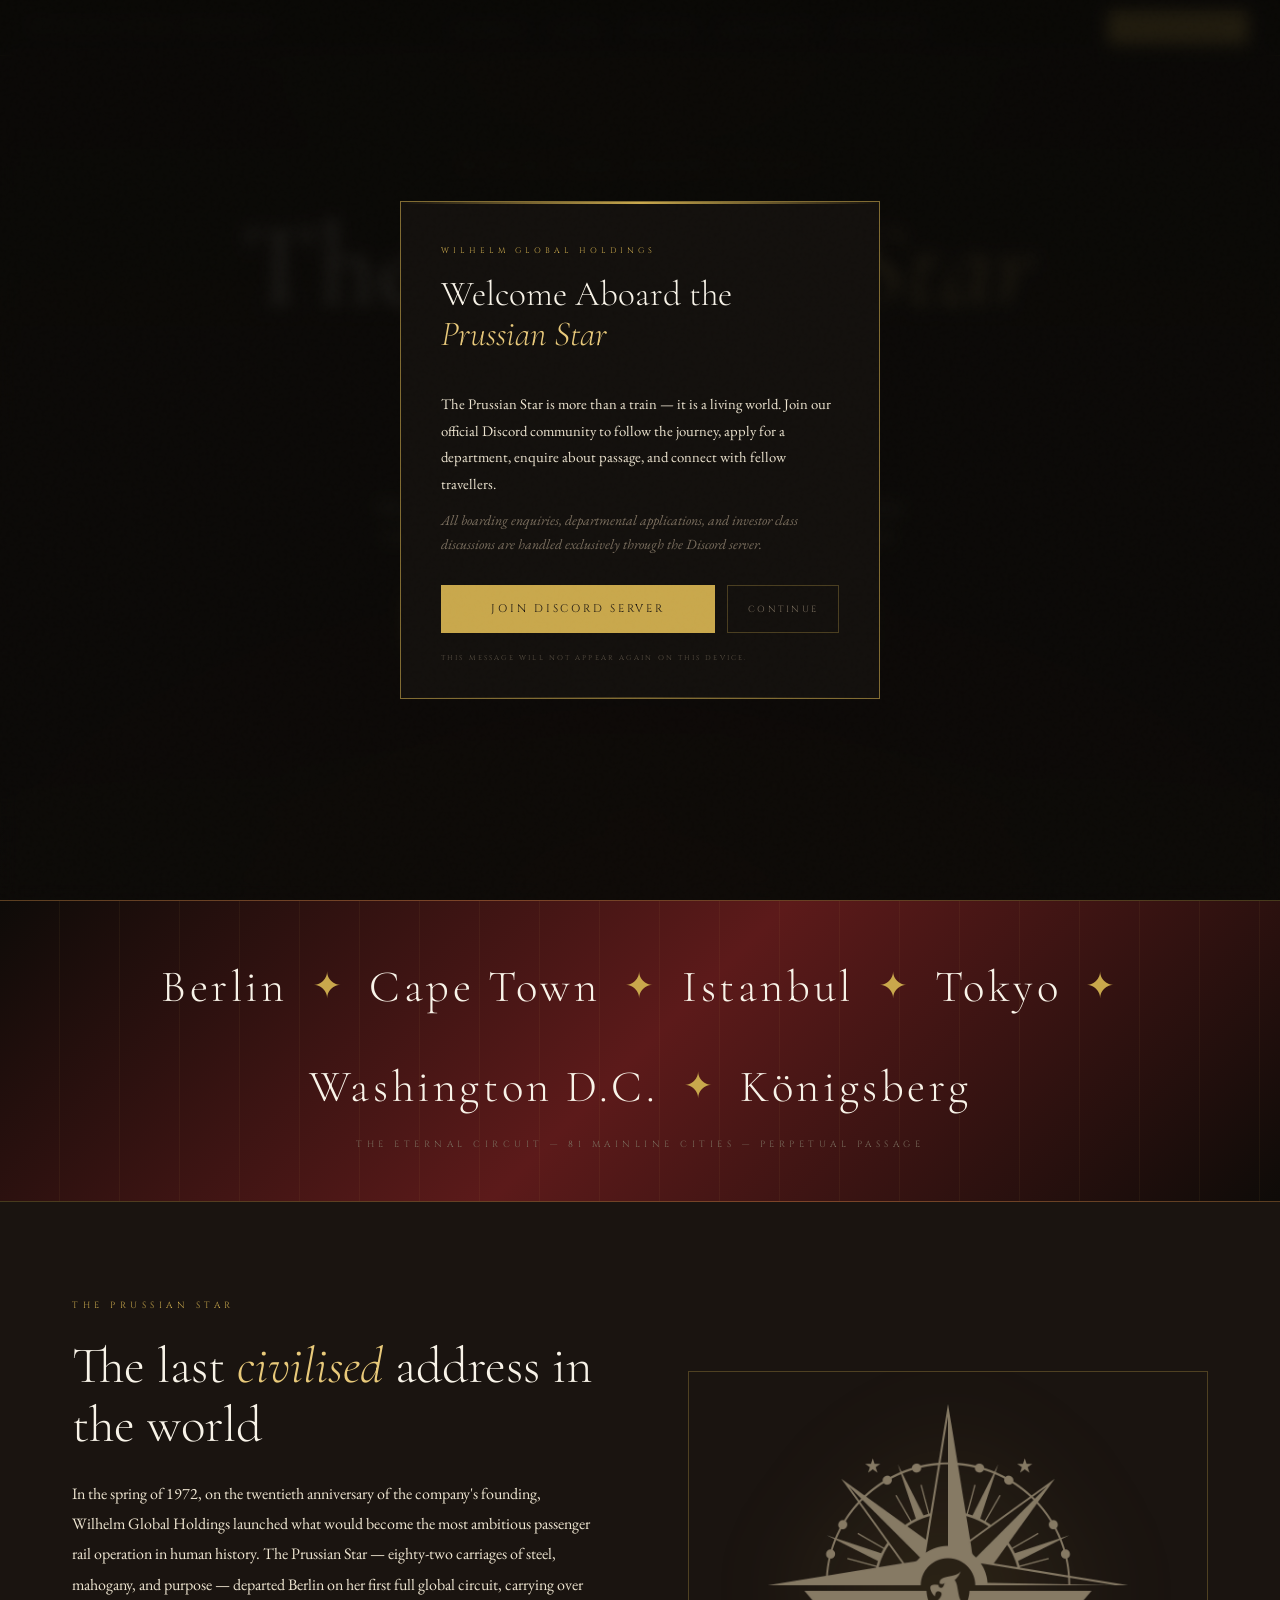
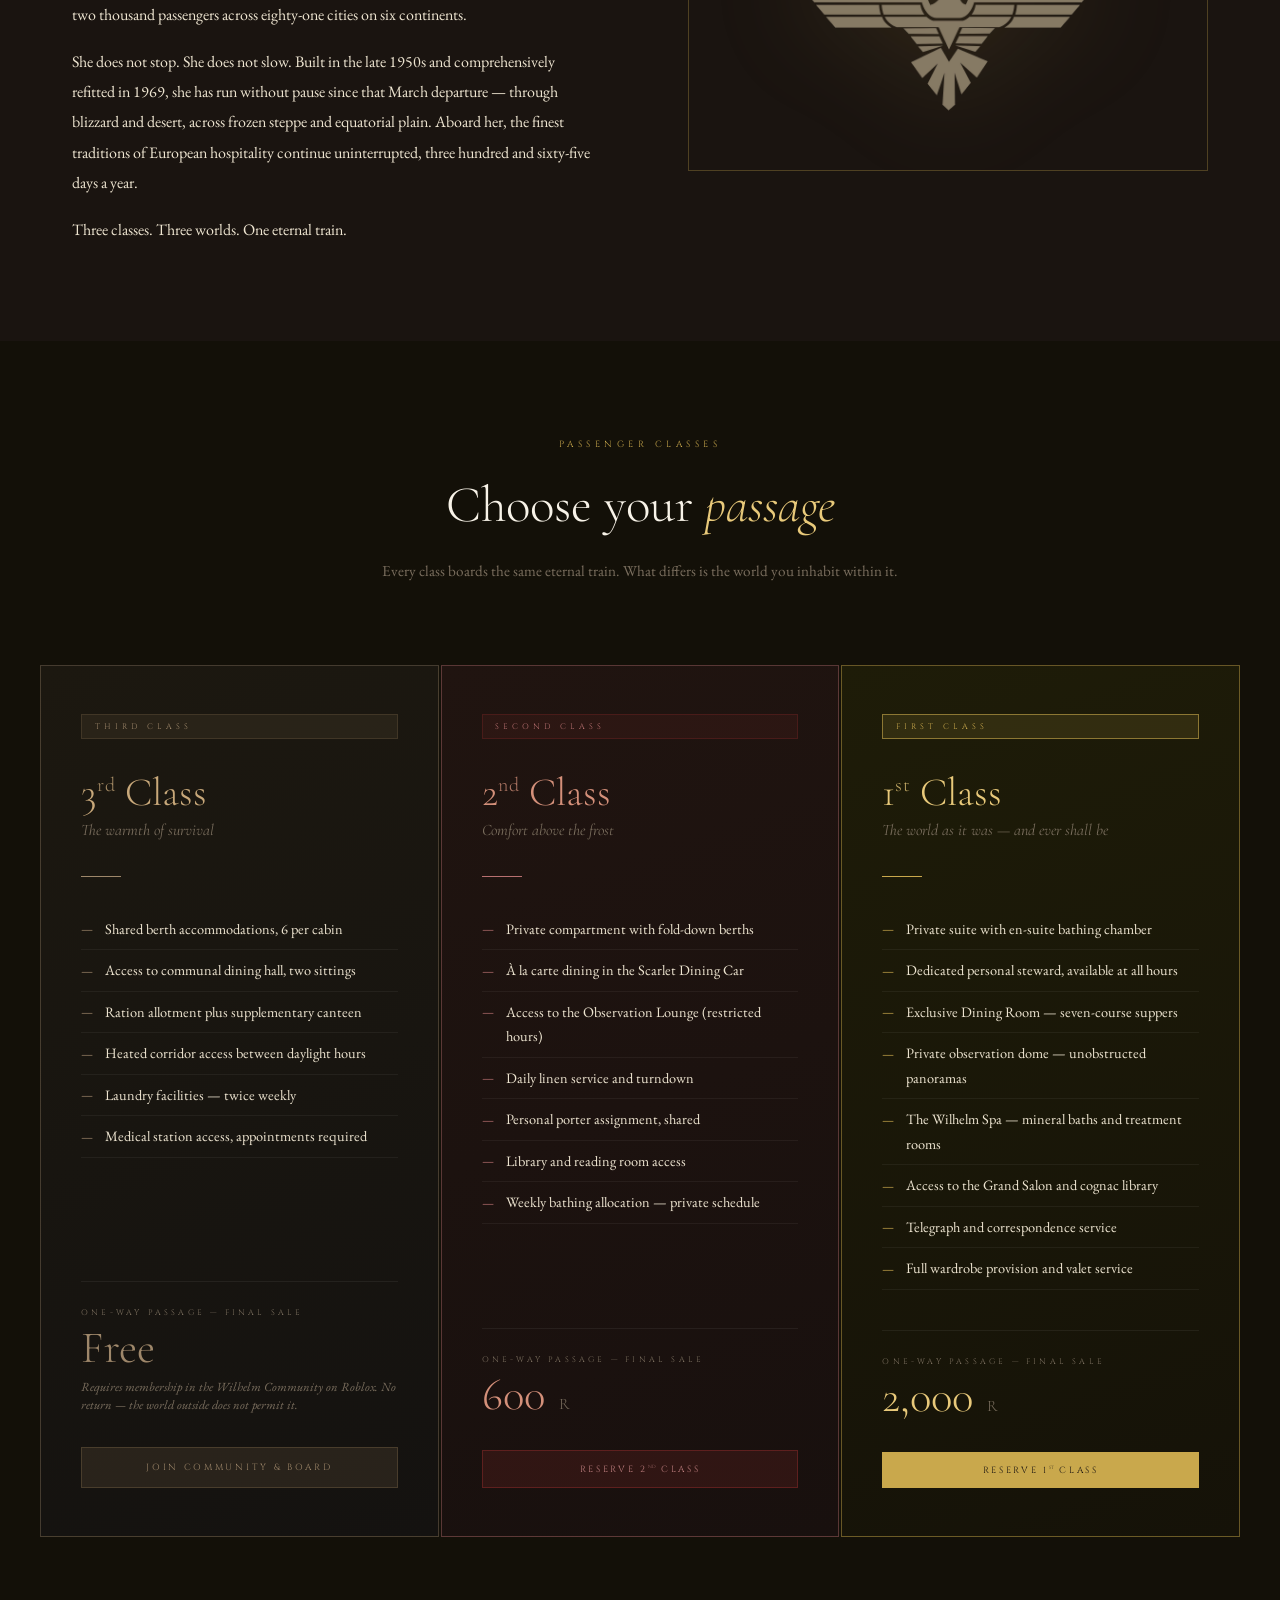
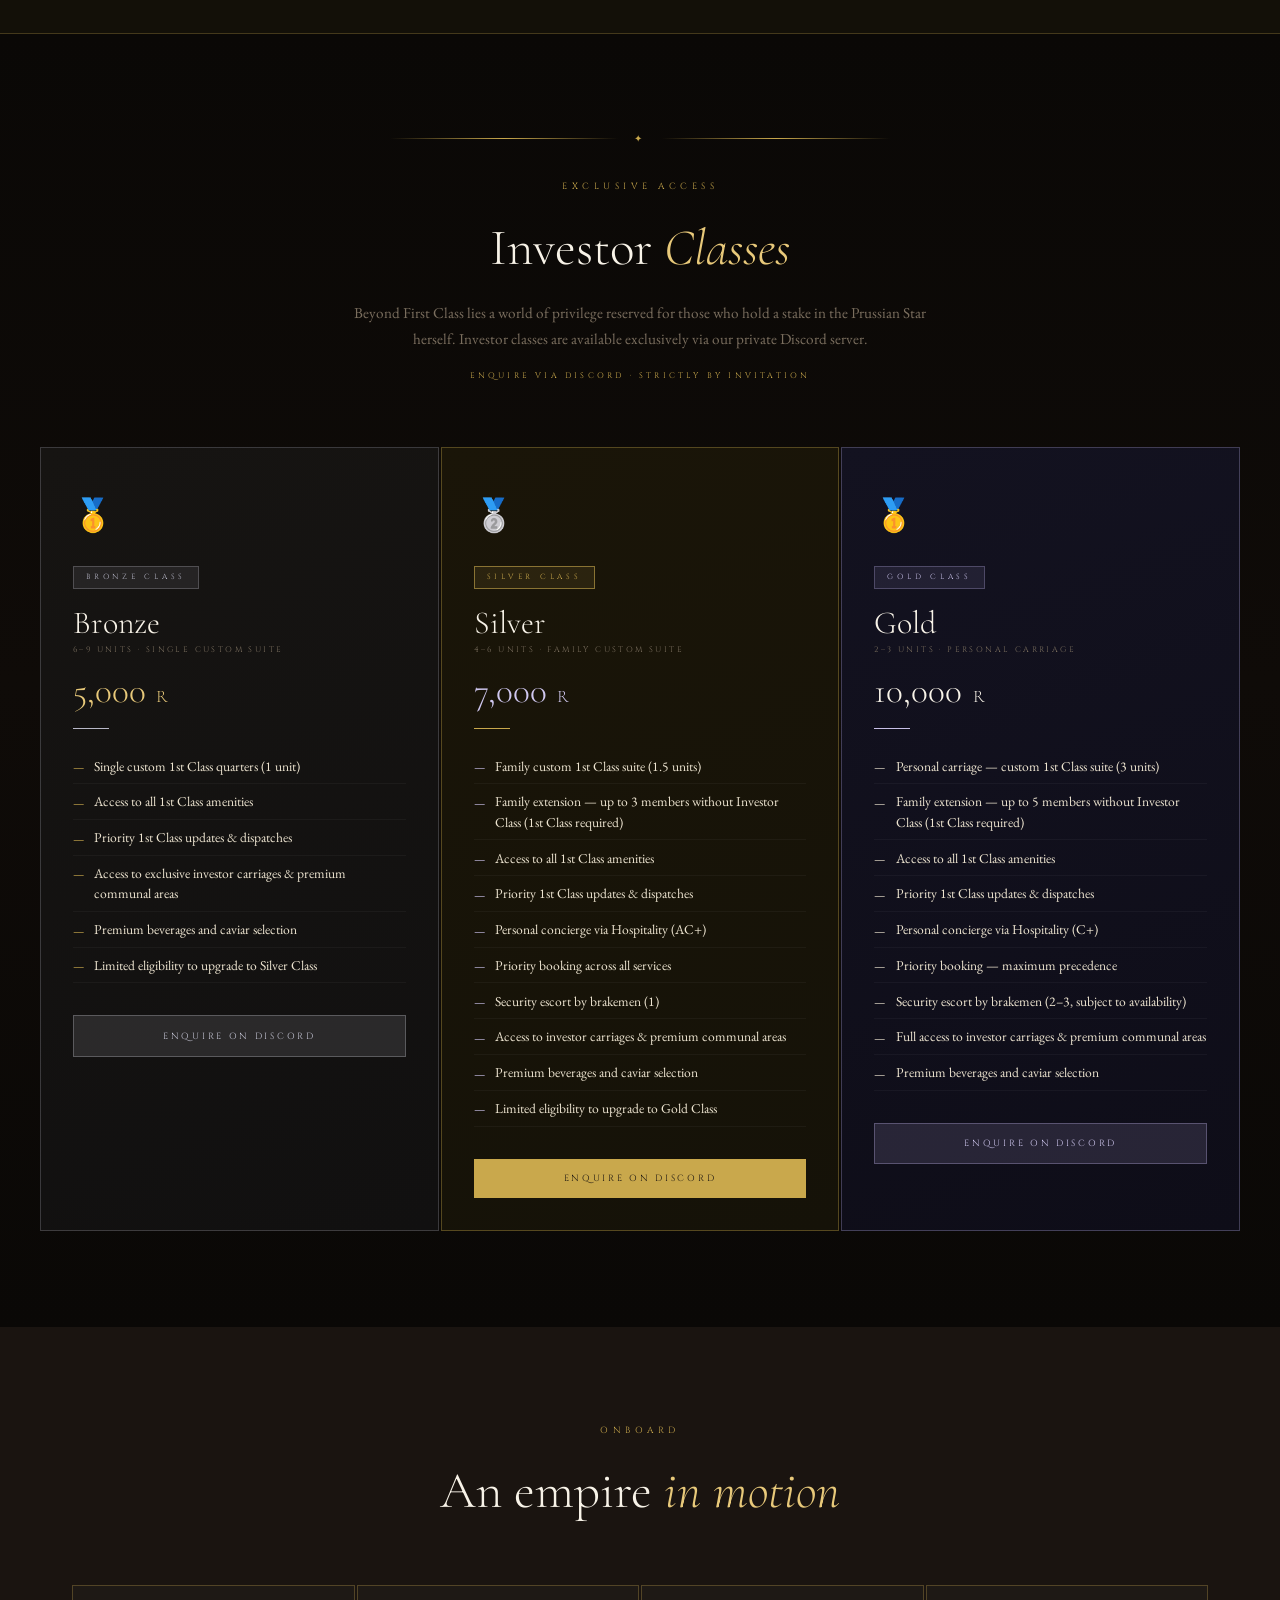
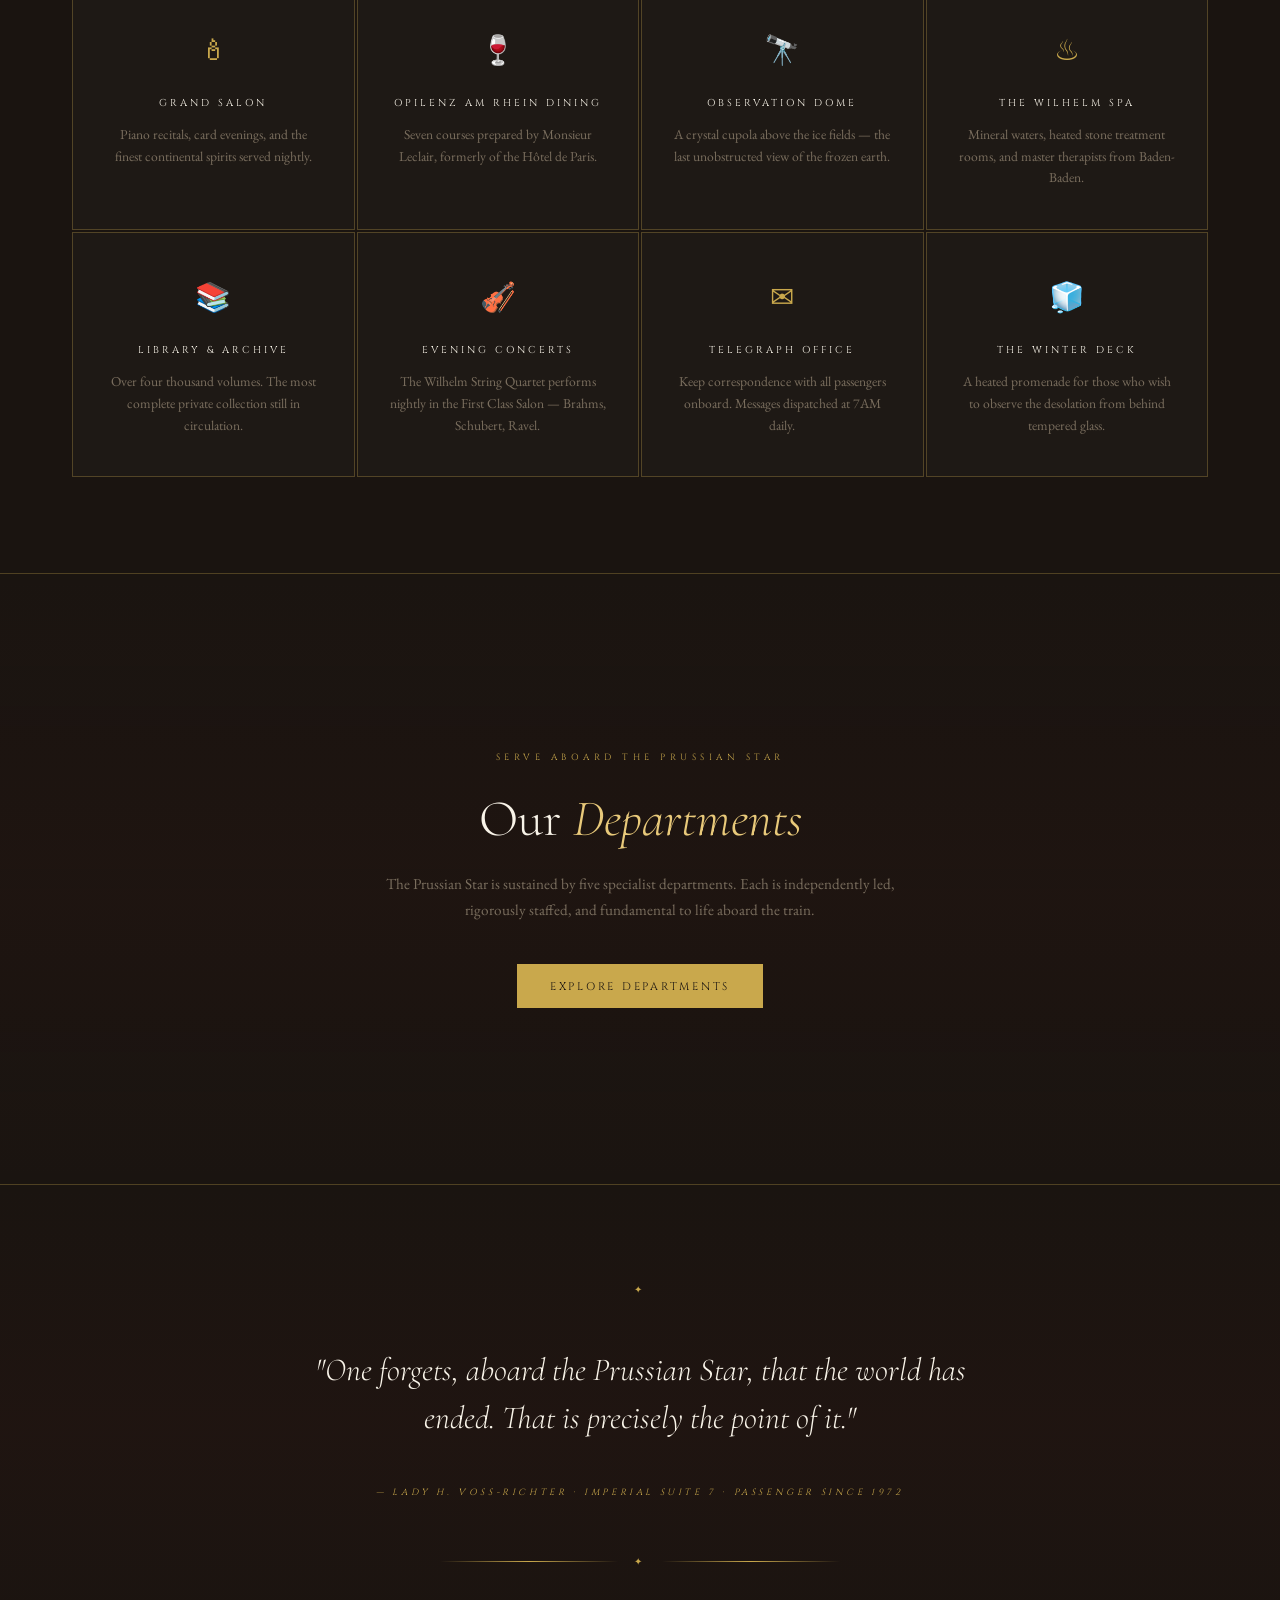
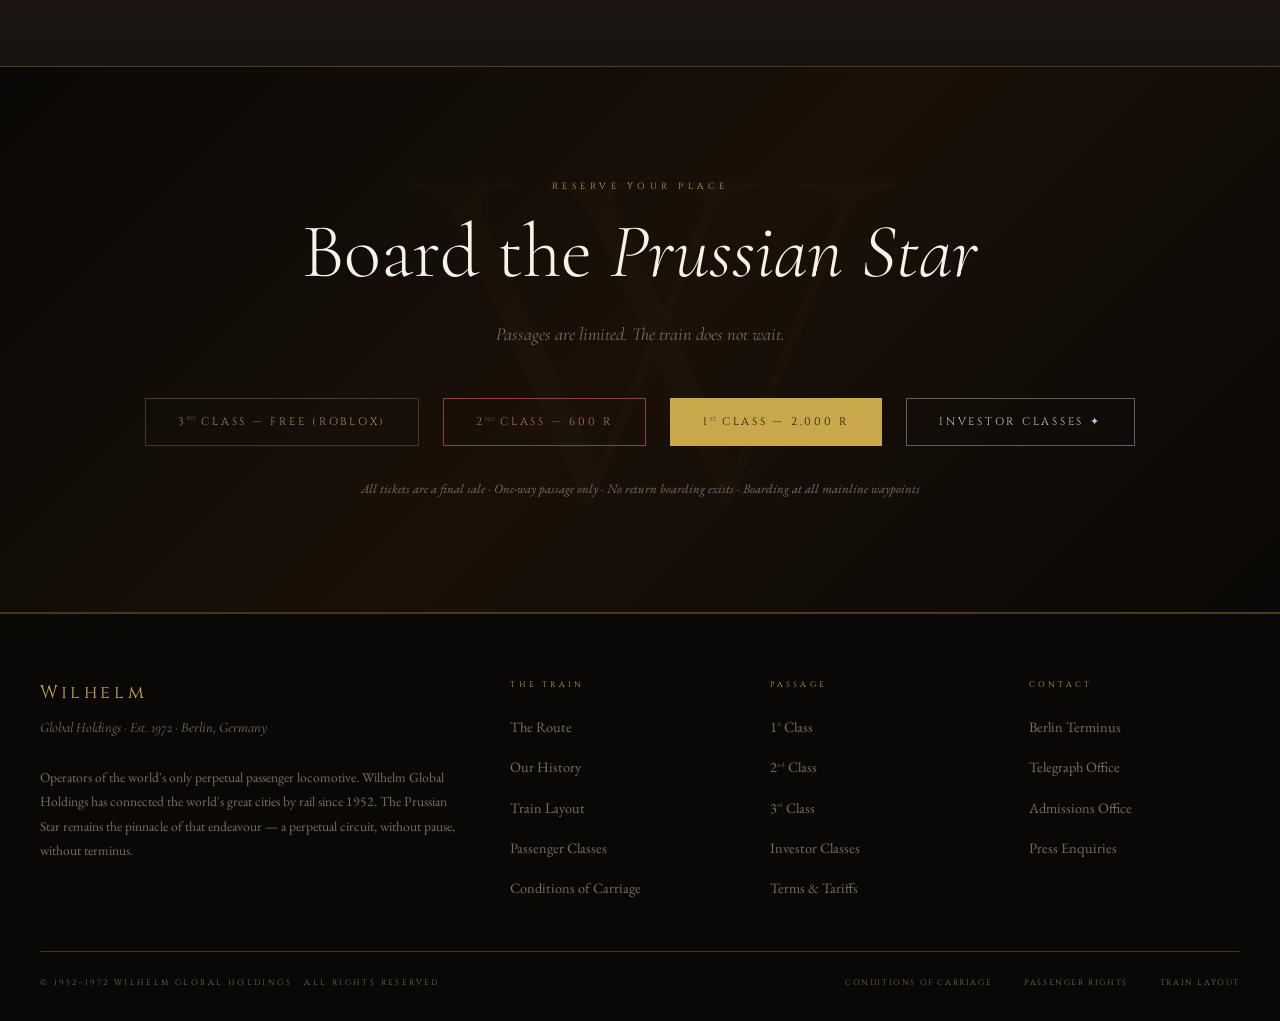
==== index.html @ 36354b33 "Implement tariff cards and terms for classes Added new tariff cards and terms for passenger classes " ====
<!DOCTYPE html>
<html lang="en">
<head>
  <!-- Google tag (gtag.js) -->
<script async src="https://www.googletagmanager.com/gtag/js?id=G-6S53D6ZKQ1"></script>
<script>
  window.dataLayer = window.dataLayer || [];
  function gtag(){dataLayer.push(arguments);}
  gtag('js', new Date());
  gtag('config', 'G-6S53D6ZKQ1');
</script>
  <!-- Google tag (gtag.js) -->
<script async src="https://www.googletagmanager.com/gtag/js?id=G-6S53D6ZKQ1"></script>
<script>
  window.dataLayer = window.dataLayer || [];
  function gtag(){dataLayer.push(arguments);}
  gtag('js', new Date());
  gtag('config', 'G-6S53D6ZKQ1');
</script>
<meta charset="UTF-8">
<meta name="viewport" content="width=device-width, initial-scale=1.0, viewport-fit=cover">
<title>Wilhelm Global Holdings — The Prussian Star</title>

<!-- SEO & Link Preview Meta Tags -->
<meta name="description" content="Board the Prussian Star — Wilhelm Global Holdings' perpetual passenger locomotive. Three classes. Three worlds. One eternal circuit across 81 cities on six continents.">
<meta name="author" content="Wilhelm Global Holdings">
<meta name="theme-color" content="#C9A84C">

<!-- Open Graph (Facebook, Discord, LinkedIn, WhatsApp, Telegram) -->
<meta property="og:type" content="website">
<meta property="og:title" content="Wilhelm Global Holdings — The Prussian Star">
<meta property="og:description" content="Board the Prussian Star — the world's only perpetual passenger locomotive. 81 mainline cities. 82 carriages. One eternal journey. Reserve your passage.">
<meta property="og:url" content="https://clauclau1.github.io/Wilhelm-Global-Holdings/">
<meta property="og:site_name" content="Wilhelm Global Holdings">
<meta property="og:image" content="https://clauclau1.github.io/Wilhelm-Global-Holdings/og-image.jpg">
<meta property="og:image:width" content="1200">
<meta property="og:image:height" content="630">
<meta property="og:image:alt" content="Wilhelm Global Holdings — The Prussian Star">
<meta property="og:locale" content="en_GB">

<!-- Twitter / X Card -->
<meta name="twitter:card" content="summary_large_image">
<meta name="twitter:title" content="Wilhelm Global Holdings — The Prussian Star">
<meta name="twitter:description" content="Board the Prussian Star — the world's only perpetual passenger locomotive. 81 mainline cities. One eternal journey.">
<meta name="twitter:image" content="https://clauclau1.github.io/Wilhelm-Global-Holdings/og-image.jpg">

<!-- Discord specific (uses Open Graph) -->
<meta property="og:image:secure_url" content="https://clauclau1.github.io/Wilhelm-Global-Holdings/og-image.jpg">
<link rel="preconnect" href="https://fonts.googleapis.com">
<link rel="preconnect" href="https://fonts.gstatic.com" crossorigin>
<link href="https://fonts.googleapis.com/css2?family=Cormorant+Garamond:ital,wght@0,300;0,400;0,600;1,300;1,400&family=Cinzel:wght@400;600&family=EB+Garamond:ital,wght@0,400;1,400&display=swap" rel="stylesheet">
<style>
  :root {
    --gold: #C9A84C;
    --gold-light: #E8C97A;
    --gold-pale: #F5E9C8;
    --ivory: #F8F3E8;
    --ivory-dark: #EDE4D0;
    --ink: #1A1410;
    --ink-soft: #2E2820;
    --burgundy: #5C1A1A;
    --burgundy-light: #8B2A2A;
    --charcoal: #2A2620;
    --muted: #7A6E5E;
    --border: rgba(201,168,76,0.3);
    --border-strong: rgba(201,168,76,0.6);
  }

  *, *::before, *::after { box-sizing: border-box; margin: 0; padding: 0; }

  html { scroll-behavior: smooth; }

  body {
    background: var(--ink);
    color: var(--ivory);
    font-family: 'EB Garamond', Georgia, serif;
    font-size: 18px;
    line-height: 1.7;
    overflow-x: hidden;
  }

  /* ─── NOISE TEXTURE OVERLAY ─── */
  body::before {
    content: '';
    position: fixed;
    inset: 0;
    background-image: url("data:image/svg+xml,%3Csvg viewBox='0 0 256 256' xmlns='http://www.w3.org/2000/svg'%3E%3Cfilter id='noise'%3E%3CfeTurbulence type='fractalNoise' baseFrequency='0.9' numOctaves='4' stitchTiles='stitch'/%3E%3C/filter%3E%3Crect width='100%25' height='100%25' filter='url(%23noise)' opacity='0.04'/%3E%3C/svg%3E");
    pointer-events: none;
    z-index: 9999;
    opacity: 0.4;
  }

  /* ─── ORNAMENTAL LINES ─── */
  .ornament {
    display: flex;
    align-items: center;
    gap: 1rem;
    color: var(--gold);
    font-size: 10px;
    letter-spacing: 0.4em;
    text-transform: uppercase;
  }
  .ornament::before, .ornament::after {
    content: '';
    flex: 1;
    height: 0.5px;
    background: linear-gradient(90deg, transparent, var(--gold), transparent);
  }

  .divider {
    width: 100%;
    height: 1px;
    background: linear-gradient(90deg, transparent, var(--border-strong), transparent);
    margin: 2rem 0;
  }

  /* ─── NAV ─── */
  nav {
    position: fixed;
    top: 0;
    left: 0;
    right: 0;
    z-index: 300;
    /* Push content below notch/Dynamic Island */
    padding: env(safe-area-inset-top) 2rem 0;
    height: calc(56px + env(safe-area-inset-top));
    display: flex;
    align-items: flex-end;
    justify-content: space-between;
    gap: 1rem;
    background: rgba(14,11,8,0.97);
    border-bottom: 0.5px solid var(--border);
    backdrop-filter: blur(8px);
    -webkit-backdrop-filter: blur(8px);
    transform: translateY(0);
    transition: transform 0.35s ease;
  }

  /* Align nav items to centre within the 56px content row */
  nav > * {
    margin-bottom: 0;
    padding-bottom: 0;
    align-self: center;
  }

  nav.nav-hidden {
    transform: translateY(-100%);
  }

  /* Safe area background — fills notch zone on scroll */
  body::after {
    content: '';
    position: fixed;
    top: 0;
    left: 0;
    right: 0;
    height: env(safe-area-inset-top);
    background: rgba(14,11,8,0.97);
    z-index: 301;
    pointer-events: none;
  }

  .nav-logo {
    font-family: 'Cinzel', serif;
    font-size: 11px;
    letter-spacing: 0.3em;
    color: var(--gold);
    text-transform: uppercase;
    text-decoration: none;
    white-space: nowrap;
    flex-shrink: 0;
  }

  .nav-links {
    display: flex;
    gap: 1.75rem;
    list-style: none;
    flex-shrink: 1;
    min-width: 0;
  }

  .nav-links a {
    font-family: 'Cinzel', serif;
    font-size: 9px;
    letter-spacing: 0.22em;
    text-transform: uppercase;
    color: var(--ivory-dark);
    text-decoration: none;
    transition: color 0.3s;
    white-space: nowrap;
  }

  .nav-links a:hover { color: var(--gold); }

  .nav-cta {
    font-family: 'Cinzel', serif;
    font-size: 9px;
    letter-spacing: 0.2em;
    text-transform: uppercase;
    color: var(--ink);
    background: var(--gold);
    border: none;
    padding: 0.55rem 1.2rem;
    cursor: pointer;
    transition: background 0.3s;
    text-decoration: none;
    white-space: nowrap;
    flex-shrink: 0;
  }
  .nav-cta:hover { background: var(--gold-light); }

  /* ─── HERO ─── */
  .hero {
    min-height: 100vh;
    min-height: 100svh;
    position: relative;
    display: flex;
    flex-direction: column;
    align-items: center;
    justify-content: center;
    text-align: center;
    padding: calc(5rem + env(safe-area-inset-top)) 2rem 6rem;
    overflow: hidden;
  }

  .hero-bg {
    position: absolute;
    inset: 0;
    background:
      radial-gradient(ellipse 80% 60% at 50% 100%, rgba(92,26,26,0.35) 0%, transparent 70%),
      radial-gradient(ellipse 60% 40% at 50% 0%, rgba(201,168,76,0.08) 0%, transparent 60%),
      linear-gradient(180deg, #0E0C09 0%, #1A1410 40%, #1E1812 100%);
  }

  /* Decorative train track lines */
  .hero-tracks {
    position: absolute;
    bottom: 0; left: 0; right: 0;
    height: 200px;
    overflow: hidden;
    opacity: 0.15;
  }

  .hero-tracks svg { width: 100%; height: 100%; }

  .hero-eyebrow {
    font-family: 'Cinzel', serif;
    font-size: 10px;
    letter-spacing: 0.5em;
    text-transform: uppercase;
    color: var(--gold);
    margin-bottom: 2rem;
    opacity: 0;
    animation: fadeUp 1.2s 0.3s ease forwards;
  }

  .hero-title {
    font-family: 'Cormorant Garamond', Georgia, serif;
    font-size: clamp(3.5rem, 9vw, 7.5rem);
    font-weight: 300;
    line-height: 1.05;
    letter-spacing: 0.02em;
    color: var(--ivory);
    margin-bottom: 0.5rem;
    opacity: 0;
    animation: fadeUp 1.2s 0.6s ease forwards;
  }

  .hero-title em {
    font-style: italic;
    color: var(--gold-light);
  }

  .hero-subtitle {
    font-family: 'Cormorant Garamond', serif;
    font-size: clamp(1.1rem, 2.5vw, 1.6rem);
    font-weight: 300;
    font-style: italic;
    color: var(--muted);
    margin-bottom: 3rem;
    opacity: 0;
    animation: fadeUp 1.2s 0.9s ease forwards;
  }

  .hero-ornament {
    margin-bottom: 3rem;
    opacity: 0;
    animation: fadeUp 1.2s 1.1s ease forwards;
  }

  .hero-desc {
    max-width: 560px;
    font-size: 1.05rem;
    color: var(--ivory-dark);
    opacity: 0;
    animation: fadeUp 1.2s 1.3s ease forwards;
    margin-bottom: 3rem;
  }

  .hero-actions {
    display: flex;
    gap: 1rem;
    justify-content: center;
    flex-wrap: wrap;
    opacity: 0;
    animation: fadeUp 1.2s 1.5s ease forwards;
    padding-bottom: 5rem; /* clearance for absolute scroll-hint */
    width: 100%;
  }

  .btn-primary {
    font-family: 'Cinzel', serif;
    font-size: 11px;
    letter-spacing: 0.25em;
    text-transform: uppercase;
    color: var(--ink);
    background: var(--gold);
    border: 1px solid var(--gold);
    padding: 0.85rem 2rem;
    cursor: pointer;
    text-decoration: none;
    transition: all 0.3s;
    display: inline-block;
    white-space: nowrap;
  }
  .btn-primary:hover {
    background: var(--gold-light);
    border-color: var(--gold-light);
  }

  .btn-ghost {
    font-family: 'Cinzel', serif;
    font-size: 11px;
    letter-spacing: 0.25em;
    text-transform: uppercase;
    color: var(--gold);
    background: transparent;
    border: 1px solid var(--border-strong);
    padding: 0.85rem 2rem;
    cursor: pointer;
    text-decoration: none;
    transition: all 0.3s;
    display: inline-block;
    white-space: nowrap;
  }
  .btn-ghost:hover {
    border-color: var(--gold);
    background: rgba(201,168,76,0.07);
  }

  /* Scroll indicator */
  .scroll-hint {
    position: absolute;
    bottom: 1.5rem;
    left: 0;
    right: 0;
    margin: 0 auto;
    width: fit-content;
    display: flex;
    flex-direction: column;
    align-items: center;
    gap: 0.5rem;
    opacity: 0;
    animation: fadeUp 1.2s 2s ease forwards;
    z-index: 2;
  }

  .scroll-hint span {
    font-family: 'Cinzel', serif;
    font-size: 8px;
    letter-spacing: 0.4em;
    text-transform: uppercase;
    color: var(--muted);
  }

  .scroll-arrow {
    width: 1px;
    height: 40px;
    background: linear-gradient(180deg, var(--gold), transparent);
    animation: scrollPulse 2s 2.5s infinite;
  }

  @keyframes scrollPulse {
    0%, 100% { opacity: 0.3; transform: scaleY(1); }
    50% { opacity: 1; transform: scaleY(1.2); }
  }

  /* ─── INTRO ─── */
  .section {
    padding: 6rem 2rem;
    max-width: 1200px;
    margin: 0 auto;
  }

  .section-wide {
    padding: 6rem 2rem;
  }

  .intro-grid {
    display: grid;
    grid-template-columns: 1fr 1fr;
    gap: 6rem;
    align-items: center;
  }

  .section-label {
    font-family: 'Cinzel', serif;
    font-size: 9px;
    letter-spacing: 0.5em;
    text-transform: uppercase;
    color: var(--gold);
    margin-bottom: 1.5rem;
    display: block;
  }

  .section-heading {
    font-family: 'Cormorant Garamond', serif;
    font-size: clamp(2rem, 4vw, 3.2rem);
    font-weight: 300;
    line-height: 1.15;
    color: var(--ivory);
    margin-bottom: 1.5rem;
  }

  .section-heading em { font-style: italic; color: var(--gold-light); }

  .section-body {
    color: var(--ivory-dark);
    font-size: 1rem;
    line-height: 1.9;
  }

  .section-body p + p { margin-top: 1rem; }

  /* Logo panel */
  .train-visual {
    position: relative;
    height: 400px;
    border: 0.5px solid var(--border);
    overflow: hidden;
    display: flex;
    align-items: center;
    justify-content: center;
    background: transparent;
  }

  .train-visual img {
    width: 100%;
    max-width: 380px;
    height: auto;
  }

  /* ─── ROUTE BANNER ─── */
  .route-banner {
    background: linear-gradient(135deg, #0E0B08 0%, var(--burgundy) 50%, #0E0B08 100%);
    border-top: 0.5px solid var(--border);
    border-bottom: 0.5px solid var(--border);
    padding: 3rem 2rem;
    text-align: center;
    position: relative;
    overflow: hidden;
  }

  .route-banner::before {
    content: '';
    position: absolute;
    inset: 0;
    background: repeating-linear-gradient(
      90deg,
      transparent 0px,
      transparent 59px,
      rgba(201,168,76,0.06) 59px,
      rgba(201,168,76,0.06) 60px
    );
  }

  .route-cities {
    font-family: 'Cormorant Garamond', serif;
    font-size: clamp(1.5rem, 4vw, 2.8rem);
    font-weight: 300;
    letter-spacing: 0.08em;
    color: var(--ivory);
    display: flex;
    align-items: center;
    justify-content: center;
    gap: 1.5rem;
    flex-wrap: wrap;
    margin-bottom: 0.75rem;
  }

  .route-sep {
    color: var(--gold);
    font-size: 0.8em;
  }

  .route-label {
    font-family: 'Cinzel', serif;
    font-size: 9px;
    letter-spacing: 0.5em;
    text-transform: uppercase;
    color: var(--muted);
  }

  /* ─── CLASSES ─── */
  .classes-section {
    background: #131008;
    padding: 6rem 2rem;
  }

  .classes-header {
    text-align: center;
    max-width: 640px;
    margin: 0 auto 5rem;
  }

  .classes-grid {
    display: grid;
    grid-template-columns: repeat(3, 1fr);
    gap: 2px;
    max-width: 1200px;
    margin: 0 auto;
  }

  .class-card {
    position: relative;
    overflow: hidden;
    cursor: pointer;
    transition: transform 0.4s ease;
  }

  .class-card:hover { transform: translateY(-4px); }

  .class-card-inner {
    padding: 3rem 2.5rem;
    height: 100%;
    position: relative;
    transition: background 0.4s, border-color 0.4s;
    display: flex;
    flex-direction: column;
  }

  .class-steerage .class-card-inner {
    background: linear-gradient(160deg, #1C1810 0%, #141210 100%);
    border: 0.5px solid rgba(158,135,106,0.35);
  }
  .class-steerage .class-card-inner:hover { border-color: rgba(158,135,106,0.65); }

  .class-second .class-card-inner {
    background: linear-gradient(160deg, #201410 0%, #18100E 100%);
    border: 0.5px solid rgba(184,112,112,0.4);
  }
  .class-second .class-card-inner:hover { border-color: rgba(184,112,112,0.7); }

  .class-first .class-card-inner {
    background: linear-gradient(160deg, #1E1C08 0%, #151208 100%);
    border: 0.5px solid rgba(201,168,76,0.45);
  }
  .class-first .class-card-inner:hover { border-color: rgba(201,168,76,0.75); }

  .class-badge {
    font-family: 'Cinzel', serif;
    font-size: 8px;
    letter-spacing: 0.5em;
    text-transform: uppercase;
    padding: 0.3rem 0.8rem;
    display: inline-block;
    margin-bottom: 2rem;
  }

  .steerage-badge { background: rgba(120,100,70,0.15); color: #9E876A; border: 0.5px solid rgba(120,100,70,0.3); }
  .second-badge { background: rgba(139,42,42,0.12); color: #B87070; border: 0.5px solid rgba(139,42,42,0.3); }
  .first-badge { background: rgba(201,168,76,0.12); color: var(--gold); border: 0.5px solid var(--border-strong); }

  .class-name {
    font-family: 'Cormorant Garamond', serif;
    font-size: 2.5rem;
    font-weight: 300;
    line-height: 1.05;
    margin-bottom: 0.25rem;
    color: var(--ivory);
  }

  /* Per-class name accent colours */
  .class-steerage .class-name { color: #C8A87A; }
  .class-second .class-name   { color: #D4907A; }
  .class-first .class-name    { color: var(--gold-light); }

  .class-subtitle {
    font-family: 'Cormorant Garamond', serif;
    font-style: italic;
    font-size: 1rem;
    color: var(--muted);
    margin-bottom: 2rem;
  }

  .class-divider {
    width: 40px;
    height: 0.5px;
    margin-bottom: 2rem;
  }

  .steerage-divider { background: #9E876A; }
  .second-divider { background: #B87070; }
  .first-divider { background: var(--gold); }

  .class-features {
    list-style: none;
    margin-bottom: 2.5rem;
    flex: 1;
  }

  .class-features li {
    font-size: 0.9rem;
    color: var(--ivory-dark);
    padding: 0.5rem 0;
    border-bottom: 0.5px solid rgba(255,255,255,0.05);
    display: flex;
    align-items: flex-start;
    gap: 0.75rem;
  }

  .class-features li::before {
    content: '—';
    flex-shrink: 0;
    font-size: 0.8rem;
    margin-top: 0.1rem;
  }

  /* Per-class feature marker colours */
  .class-steerage .class-features li::before { color: #9E876A; }
  .class-second   .class-features li::before { color: #B87070; }
  .class-first    .class-features li::before { color: var(--gold); }

  .class-price {
    margin-top: auto;
    padding-top: 1.5rem;
    border-top: 0.5px solid rgba(255,255,255,0.06);
  }

  .price-from {
    font-family: 'Cinzel', serif;
    font-size: 8px;
    letter-spacing: 0.4em;
    text-transform: uppercase;
    color: var(--muted);
    margin-bottom: 0.4rem;
    display: block;
  }

  .price-amount {
    font-family: 'Cormorant Garamond', serif;
    font-size: 2.8rem;
    font-weight: 300;
    line-height: 1;
  }

  /* Per-class price colours */
  .class-steerage .price-amount { color: #C8A87A; }
  .class-second   .price-amount { color: #D4907A; }
  .class-first    .price-amount { color: var(--gold-light); }

  .price-unit {
    font-size: 1rem;
    color: var(--muted);
    margin-left: 0.25rem;
  }

  .class-btn {
    display: inline-block;
    margin-top: 2rem;
    font-family: 'Cinzel', serif;
    font-size: 9px;
    letter-spacing: 0.3em;
    text-transform: uppercase;
    padding: 0.75rem 1.5rem;
    text-decoration: none;
    transition: all 0.3s;
    cursor: pointer;
    border: none;
    width: 100%;
    text-align: center;
  }

  .steerage-btn { background: rgba(120,100,70,0.2); color: #9E876A; border: 0.5px solid rgba(120,100,70,0.4); }
  .steerage-btn:hover { background: rgba(120,100,70,0.35); }
  .second-btn { background: rgba(139,42,42,0.2); color: #C08080; border: 0.5px solid rgba(139,42,42,0.5); }
  .second-btn:hover { background: rgba(139,42,42,0.35); }
  .first-btn { background: var(--gold); color: var(--ink); }
  .first-btn:hover { background: var(--gold-light); }

  /* ─── AMENITIES ─── */
  .amenities {
    padding: 6rem 2rem;
    max-width: 1200px;
    margin: 0 auto;
  }

  .amenities-grid {
    display: grid;
    grid-template-columns: repeat(4, 1fr);
    gap: 2px;
    margin-top: 4rem;
  }

  .amenity {
    padding: 2.5rem 2rem;
    background: rgba(255,255,255,0.02);
    border: 0.5px solid var(--border);
    text-align: center;
    transition: background 0.3s;
  }

  .amenity:hover { background: rgba(201,168,76,0.04); }

  .amenity-icon {
    font-size: 1.8rem;
    margin-bottom: 1.25rem;
    color: var(--gold);
  }

  .amenity-name {
    font-family: 'Cinzel', serif;
    font-size: 10px;
    letter-spacing: 0.3em;
    text-transform: uppercase;
    color: var(--ivory);
    margin-bottom: 0.75rem;
    display: block;
  }

  .amenity-desc {
    font-size: 0.85rem;
    color: var(--muted);
    line-height: 1.6;
  }

  /* ─── TESTIMONIAL ─── */
  .testimonial-section {
    padding: 6rem 2rem;
    background: linear-gradient(180deg, transparent, rgba(92,26,26,0.08), transparent);
    text-align: center;
  }

  blockquote {
    max-width: 700px;
    margin: 0 auto;
  }

  blockquote p {
    font-family: 'Cormorant Garamond', serif;
    font-size: clamp(1.4rem, 3vw, 2rem);
    font-weight: 300;
    font-style: italic;
    line-height: 1.5;
    color: var(--ivory);
    margin-bottom: 2rem;
  }

  blockquote cite {
    font-family: 'Cinzel', serif;
    font-size: 9px;
    letter-spacing: 0.4em;
    text-transform: uppercase;
    color: var(--gold);
  }

  /* ─── BOOKING CTA ─── */
  .booking-section {
    background: linear-gradient(135deg, #0A0806 0%, #1A1008 50%, #0A0806 100%);
    border-top: 0.5px solid var(--border);
    border-bottom: 0.5px solid var(--border);
    padding: 7rem 2rem;
    text-align: center;
    position: relative;
    overflow: hidden;
  }

  .booking-section::before {
    content: 'W';
    position: absolute;
    font-family: 'Cormorant Garamond', serif;
    font-size: 40vw;
    font-weight: 300;
    color: rgba(201,168,76,0.02);
    top: 50%;
    left: 50%;
    transform: translate(-50%, -50%);
    pointer-events: none;
    line-height: 1;
    letter-spacing: -0.05em;
  }

  .booking-inner { position: relative; z-index: 1; }

  .booking-title {
    font-family: 'Cormorant Garamond', serif;
    font-size: clamp(2.5rem, 6vw, 5rem);
    font-weight: 300;
    line-height: 1.1;
    color: var(--ivory);
    margin-bottom: 1.5rem;
  }

  .booking-sub {
    font-family: 'Cormorant Garamond', serif;
    font-style: italic;
    font-size: 1.15rem;
    color: var(--muted);
    margin-bottom: 3rem;
    max-width: 500px;
    margin-left: auto;
    margin-right: auto;
  }

  /* Booking form */
  .booking-form {
    display: grid;
    grid-template-columns: repeat(3, 1fr) auto;
    gap: 1px;
    max-width: 860px;
    margin: 0 auto 1.5rem;
    border: 0.5px solid var(--border);
  }

  .form-field {
    background: rgba(255,255,255,0.03);
    padding: 1.2rem 1.5rem;
    text-align: left;
    border-right: 0.5px solid var(--border);
  }

  .form-field:last-of-type { border-right: none; }

  .field-label {
    font-family: 'Cinzel', serif;
    font-size: 7px;
    letter-spacing: 0.4em;
    text-transform: uppercase;
    color: var(--gold);
    display: block;
    margin-bottom: 0.4rem;
  }

  .field-input {
    background: transparent;
    border: none;
    outline: none;
    color: var(--ivory);
    font-family: 'EB Garamond', serif;
    font-size: 1rem;
    width: 100%;
  }

  .field-input::placeholder { color: var(--muted); }

  select.field-input option { background: #1A1410; }

  .form-submit {
    background: var(--gold);
    border: none;
    padding: 0 2rem;
    font-family: 'Cinzel', serif;
    font-size: 9px;
    letter-spacing: 0.3em;
    text-transform: uppercase;
    color: var(--ink);
    cursor: pointer;
    transition: background 0.3s;
    white-space: nowrap;
  }

  .form-submit:hover { background: var(--gold-light); }

  .booking-note {
    font-size: 0.8rem;
    color: var(--muted);
    font-style: italic;
  }

  /* ─── RESERVATION MODAL ─── */
  .modal-backdrop {
    display: none;
    position: fixed;
    inset: 0;
    background: rgba(10,8,6,0.92);
    z-index: 1000;
    overflow-y: auto;
    -webkit-overflow-scrolling: touch;
    padding: 2rem 1rem;
    backdrop-filter: blur(6px);
  }
  .modal-backdrop.open { display: flex; align-items: flex-start; justify-content: center; }

  .modal {
    background: #13100D;
    border: 0.5px solid var(--border-strong);
    max-width: 680px;
    width: 100%;
    margin: auto;
    position: relative;
  }

  .modal-header {
    padding: 2.5rem 3rem 1.5rem;
    border-bottom: 0.5px solid var(--border);
    display: flex;
    align-items: flex-start;
    justify-content: space-between;
  }

  .modal-title {
    font-family: 'Cormorant Garamond', serif;
    font-size: 2rem;
    font-weight: 300;
    color: var(--ivory);
    line-height: 1.1;
  }
  .modal-title em { font-style: italic; color: var(--gold-light); }

  .modal-close {
    background: none;
    border: none;
    color: var(--muted);
    font-size: 1.5rem;
    cursor: pointer;
    padding: 0.25rem;
    line-height: 1;
    transition: color 0.2s;
    margin-top: 0.25rem;
  }
  .modal-close:hover { color: var(--ivory); }

  /* Steps indicator */
  .steps-bar {
    display: flex;
    padding: 1.5rem 3rem;
    gap: 0;
    border-bottom: 0.5px solid var(--border);
  }

  .step-item {
    flex: 1;
    display: flex;
    align-items: center;
    gap: 0;
  }

  .step-dot {
    width: 28px;
    height: 28px;
    border-radius: 50%;
    border: 0.5px solid var(--muted);
    display: flex;
    align-items: center;
    justify-content: center;
    font-family: 'Cinzel', serif;
    font-size: 10px;
    color: var(--muted);
    flex-shrink: 0;
    transition: all 0.3s;
    background: transparent;
  }
  .step-dot.active { border-color: var(--gold); color: var(--gold); }
  .step-dot.done { border-color: var(--gold); background: var(--gold); color: var(--ink); }

  .step-label {
    font-family: 'Cinzel', serif;
    font-size: 7.5px;
    letter-spacing: 0.3em;
    text-transform: uppercase;
    color: var(--muted);
    margin-left: 0.6rem;
    transition: color 0.3s;
    white-space: nowrap;
  }
  .step-label.active { color: var(--gold); }

  .step-line {
    flex: 1;
    height: 0.5px;
    background: var(--border);
    margin: 0 0.75rem;
  }

  /* Modal body */
  .modal-body {
    padding: 2.5rem 3rem;
  }

  .modal-step { display: none; }
  .modal-step.active { display: block; }

  .modal-step-title {
    font-family: 'Cinzel', serif;
    font-size: 9px;
    letter-spacing: 0.5em;
    text-transform: uppercase;
    color: var(--gold);
    margin-bottom: 2rem;
    display: block;
  }

  /* Form rows */
  .form-row {
    display: grid;
    grid-template-columns: 1fr 1fr;
    gap: 1px;
    margin-bottom: 1px;
  }
  .form-row.single { grid-template-columns: 1fr; }
  .form-row.triple { grid-template-columns: 1fr 1fr 1fr; }

  .mfield {
    background: rgba(255,255,255,0.025);
    border: 0.5px solid var(--border);
    padding: 1rem 1.25rem;
    transition: border-color 0.2s;
  }
  .mfield:focus-within { border-color: var(--gold); }

  .mfield label {
    font-family: 'Cinzel', serif;
    font-size: 7px;
    letter-spacing: 0.45em;
    text-transform: uppercase;
    color: var(--gold);
    display: block;
    margin-bottom: 0.4rem;
  }

  .mfield input,
  .mfield select,
  .mfield textarea {
    background: transparent;
    border: none;
    outline: none;
    color: var(--ivory);
    font-family: 'EB Garamond', serif;
    font-size: 1rem;
    width: 100%;
    -webkit-appearance: none;
  }
  .mfield select option { background: #13100D; }
  .mfield input::placeholder,
  .mfield textarea::placeholder { color: var(--muted); font-style: italic; }
  .mfield textarea { resize: none; height: 70px; }

  /* Class selector cards */
  .class-selector {
    display: grid;
    grid-template-columns: repeat(3, 1fr);
    gap: 1px;
    margin-bottom: 2rem;
  }

  .cs-card {
    border: 0.5px solid var(--border);
    padding: 1.5rem 1.25rem;
    cursor: pointer;
    transition: all 0.25s;
    text-align: center;
    background: rgba(255,255,255,0.015);
  }
  .cs-card:hover { border-color: rgba(201,168,76,0.5); }
  .cs-card.selected { border-color: var(--gold); background: rgba(201,168,76,0.07); }
  .cs-card.selected-steerage { border-color: #9E876A; background: rgba(120,100,70,0.1); }
  .cs-card.selected-second { border-color: #B87070; background: rgba(139,42,42,0.1); }

  .cs-tier {
    font-family: 'Cinzel', serif;
    font-size: 7px;
    letter-spacing: 0.4em;
    text-transform: uppercase;
    margin-bottom: 0.4rem;
    display: block;
  }
  .cs-tier-steerage { color: #9E876A; }
  .cs-tier-second { color: #B87070; }
  .cs-tier-first { color: var(--gold); }

  .cs-name {
    font-family: 'Cormorant Garamond', serif;
    font-size: 1.3rem;
    font-weight: 300;
    color: var(--ivory);
    display: block;
    margin-bottom: 0.5rem;
  }

  .cs-price {
    font-family: 'Cormorant Garamond', serif;
    font-size: 0.9rem;
    color: var(--muted);
  }

  /* Duration selector */
  .duration-grid {
    display: grid;
    grid-template-columns: repeat(4, 1fr);
    gap: 1px;
    margin-bottom: 2rem;
  }

  .dur-btn {
    border: 0.5px solid var(--border);
    background: rgba(255,255,255,0.015);
    padding: 0.9rem 0.5rem;
    text-align: center;
    cursor: pointer;
    transition: all 0.2s;
    font-family: 'Cinzel', serif;
    font-size: 9px;
    letter-spacing: 0.2em;
    text-transform: uppercase;
    color: var(--muted);
  }
  .dur-btn:hover { border-color: rgba(201,168,76,0.4); color: var(--ivory); }
  .dur-btn.selected { border-color: var(--gold); color: var(--gold); background: rgba(201,168,76,0.07); }

  /* Passenger count */
  .pax-row {
    display: flex;
    align-items: center;
    justify-content: space-between;
    padding: 1rem 1.25rem;
    border: 0.5px solid var(--border);
    margin-bottom: 1px;
    background: rgba(255,255,255,0.015);
  }
  .pax-label { font-family: 'Cinzel', serif; font-size: 9px; letter-spacing: 0.3em; text-transform: uppercase; color: var(--ivory); }
  .pax-sub { font-size: 0.8rem; color: var(--muted); font-style: italic; font-family: 'EB Garamond', serif; margin-top: 0.1rem; }
  .pax-controls { display: flex; align-items: center; gap: 1rem; }
  .pax-btn { width: 28px; height: 28px; border: 0.5px solid var(--border-strong); background: transparent; color: var(--gold); font-size: 1.1rem; cursor: pointer; display: flex; align-items: center; justify-content: center; transition: background 0.2s; }
  .pax-btn:hover { background: rgba(201,168,76,0.1); }
  .pax-count { font-family: 'Cormorant Garamond', serif; font-size: 1.4rem; color: var(--ivory); min-width: 20px; text-align: center; }

  /* Summary */
  .summary-box {
    border: 0.5px solid var(--border);
    margin-bottom: 1.5rem;
  }
  .summary-row {
    display: flex;
    justify-content: space-between;
    padding: 0.9rem 1.25rem;
    border-bottom: 0.5px solid var(--border);
    font-size: 0.9rem;
  }
  .summary-row:last-child { border-bottom: none; }
  .summary-row span:first-child { color: var(--muted); font-family: 'Cinzel', serif; font-size: 8px; letter-spacing: 0.3em; text-transform: uppercase; display: flex; align-items: center; }
  .summary-row span:last-child { color: var(--ivory); font-family: 'Cormorant Garamond', serif; font-size: 1.05rem; }
  .summary-total { border-top: 0.5px solid var(--border-strong); }
  .summary-total span:first-child { color: var(--gold); }
  .summary-total span:last-child { color: var(--gold); font-size: 1.4rem; }

  /* Terms */
  .terms-block {
    font-size: 0.8rem;
    color: var(--muted);
    font-style: italic;
    line-height: 1.6;
    padding: 1rem 1.25rem;
    border: 0.5px solid var(--border);
    margin-bottom: 1.5rem;
    background: rgba(255,255,255,0.01);
  }

  /* Confirmation screen */
  .confirmation {
    text-align: center;
    padding: 2rem 0;
  }
  .confirmation-seal {
    font-size: 3rem;
    margin-bottom: 1.5rem;
    color: var(--gold);
  }
  .confirmation-ref {
    font-family: 'Cinzel', serif;
    font-size: 11px;
    letter-spacing: 0.5em;
    color: var(--gold);
    margin-bottom: 0.5rem;
  }
  .confirmation-num {
    font-family: 'Cormorant Garamond', serif;
    font-size: 2.5rem;
    font-weight: 300;
    color: var(--ivory);
    margin-bottom: 1.5rem;
  }
  .confirmation-msg {
    color: var(--ivory-dark);
    font-style: italic;
    font-size: 1rem;
    max-width: 420px;
    margin: 0 auto 2rem;
    line-height: 1.7;
  }

  /* Modal footer nav */
  .modal-footer {
    padding: 1.5rem 3rem;
    border-top: 0.5px solid var(--border);
    display: flex;
    justify-content: space-between;
    align-items: center;
    gap: 1rem;
  }

  .btn-back {
    font-family: 'Cinzel', serif;
    font-size: 9px;
    letter-spacing: 0.25em;
    text-transform: uppercase;
    color: var(--muted);
    background: transparent;
    border: 0.5px solid var(--border);
    padding: 0.8rem 1.75rem;
    cursor: pointer;
    transition: all 0.2s;
  }
  .btn-back:hover { color: var(--ivory); border-color: var(--border-strong); }

  .btn-next {
    font-family: 'Cinzel', serif;
    font-size: 9px;
    letter-spacing: 0.25em;
    text-transform: uppercase;
    color: var(--ink);
    background: var(--gold);
    border: none;
    padding: 0.8rem 2.5rem;
    cursor: pointer;
    transition: background 0.2s;
  }
  .btn-next:hover { background: var(--gold-light); }
  .btn-next:disabled { opacity: 0.4; cursor: not-allowed; }

  .error-msg {
    font-family: 'Cinzel', serif;
    font-size: 8px;
    letter-spacing: 0.3em;
    text-transform: uppercase;
    color: #B87070;
    display: none;
  }
  .error-msg.show { display: block; }

  /* ─── FOOTER ─── */
  footer {
    background: #0A0806;
    border-top: 0.5px solid var(--border);
    padding: 4rem 2rem 2rem;
  }

  .footer-grid {
    display: grid;
    grid-template-columns: 2fr 1fr 1fr 1fr;
    gap: 3rem;
    max-width: 1200px;
    margin: 0 auto 3rem;
  }

  .footer-brand {
    font-family: 'Cinzel', serif;
    font-size: 18px;
    letter-spacing: 0.2em;
    color: var(--gold);
    margin-bottom: 0.5rem;
    display: block;
  }

  .footer-tagline {
    font-family: 'Cormorant Garamond', serif;
    font-style: italic;
    font-size: 0.9rem;
    color: var(--muted);
    margin-bottom: 1.5rem;
  }

  .footer-desc {
    font-size: 0.85rem;
    color: var(--muted);
    line-height: 1.8;
  }

  .footer-col-title {
    font-family: 'Cinzel', serif;
    font-size: 8px;
    letter-spacing: 0.4em;
    text-transform: uppercase;
    color: var(--gold);
    margin-bottom: 1.25rem;
    display: block;
  }

  .footer-links {
    list-style: none;
    display: flex;
    flex-direction: column;
    gap: 0.6rem;
  }

  .footer-links a {
    font-size: 0.9rem;
    color: var(--muted);
    text-decoration: none;
    transition: color 0.3s;
  }

  .footer-links a:hover { color: var(--ivory); }

  .footer-bottom {
    border-top: 0.5px solid var(--border);
    padding-top: 1.5rem;
    display: flex;
    justify-content: space-between;
    align-items: center;
    max-width: 1200px;
    margin: 0 auto;
  }

  .footer-copyright {
    font-family: 'Cinzel', serif;
    font-size: 8px;
    letter-spacing: 0.3em;
    text-transform: uppercase;
    color: var(--muted);
  }

  .footer-legal {
    display: flex;
    gap: 2rem;
  }

  .footer-legal a {
    font-family: 'Cinzel', serif;
    font-size: 8px;
    letter-spacing: 0.2em;
    text-transform: uppercase;
    color: var(--muted);
    text-decoration: none;
    transition: color 0.3s;
  }

  .footer-legal a:hover { color: var(--gold); }

  /* ─── ANIMATIONS ─── */
  @keyframes fadeUp {
    from { opacity: 0; transform: translateY(20px); }
    to { opacity: 1; transform: translateY(0); }
  }

  .reveal {
    opacity: 0;
    transform: translateY(30px);
    transition: opacity 0.8s ease, transform 0.8s ease;
  }

  .reveal.visible {
    opacity: 1;
    transform: translateY(0);
  }

  /* ─── RESPONSIVE ─── */
  /* ─── INVESTOR SECTION ─── */
  .investor-section {
    padding: 6rem 2rem;
    background: linear-gradient(180deg, #0A0806 0%, #0F0B08 50%, #0A0806 100%);
    border-top: 0.5px solid var(--border);
  }

  .investor-header {
    max-width: 700px;
    margin: 0 auto 4rem;
  }

  .investor-grid {
    display: grid;
    grid-template-columns: repeat(3, 1fr);
    gap: 2px;
    max-width: 1200px;
    margin: 0 auto;
  }

  .investor-card {
    padding: 2.5rem 2rem 2rem;
    border: 0.5px solid var(--border);
    transition: transform 0.4s ease;
    position: relative;
    overflow: hidden;
  }
  .investor-card:hover { transform: translateY(-4px); }

  .bronze-card { background: linear-gradient(160deg, #161412 0%, #111010 100%); border-color: rgba(180,180,190,0.25); }
  .silver-card   { background: linear-gradient(160deg, #1A1508 0%, #151208 100%); border-color: rgba(201,168,76,0.35); }
  .gold-card { background: linear-gradient(160deg, #131220 0%, #0E0D18 100%); border-color: rgba(180,170,220,0.3); }

  .inv-medal { font-size: 2rem; margin-bottom: 1rem; display: block; }

  .inv-badge {
    font-family: 'Cinzel', serif;
    font-size: 7.5px;
    letter-spacing: 0.5em;
    text-transform: uppercase;
    padding: 0.25rem 0.75rem;
    display: inline-block;
    margin-bottom: 1rem;
  }
  .bronze-badge   { color: #B8B8C8; background: rgba(180,180,190,0.1); border: 0.5px solid rgba(180,180,190,0.3); }
  .silver-badge     { color: var(--gold); background: rgba(201,168,76,0.1); border: 0.5px solid var(--border-strong); }
  .gold-badge { color: #C8C0E8; background: rgba(180,170,220,0.1); border: 0.5px solid rgba(180,170,220,0.3); }

  .inv-name {
    font-family: 'Cormorant Garamond', serif;
    font-size: 2rem;
    font-weight: 300;
    color: var(--ivory);
    margin-bottom: 0.2rem;
    line-height: 1.1;
  }

  .inv-units {
    font-family: 'Cinzel', serif;
    font-size: 8px;
    letter-spacing: 0.3em;
    text-transform: uppercase;
    color: var(--muted);
    margin-bottom: 1rem;
  }

  .inv-price {
    font-family: 'Cormorant Garamond', serif;
    font-size: 2.2rem;
    font-weight: 300;
    line-height: 1;
    margin-bottom: 1.25rem;
  }
  .bronze-card .inv-price   { color: #C8C8D8; }
  .bronze-card .inv-price     { color: var(--gold-light); }
  .silver-card .inv-price { color: #D0C8F0; }

  .inv-currency { font-size: 1.1rem; margin-left: 0.15rem; }

  .inv-divider { width: 36px; height: 0.5px; margin-bottom: 1.25rem; }
  .bronze-div   { background: #B8B8C8; }
  .silver-div     { background: var(--gold); }
  .gold-div { background: #C8C0E8; }

  .inv-features {
    list-style: none;
    margin-bottom: 2rem;
  }
  .inv-features li {
    font-size: 0.85rem;
    color: var(--ivory-dark);
    padding: 0.45rem 0;
    border-bottom: 0.5px solid rgba(255,255,255,0.04);
    display: flex;
    align-items: flex-start;
    gap: 0.65rem;
    line-height: 1.5;
  }
  .inv-features li::before {
    content: '—';
    flex-shrink: 0;
    font-size: 0.75rem;
    margin-top: 0.15rem;
  }
  .bronze-card .inv-features li::before   { color: #B8B8C8; }
  .bronze-card .inv-features li::before     { color: var(--gold); }
  .silver-card .inv-features li::before { color: #C8C0E8; }

  .inv-btn {
    display: block;
    width: 100%;
    font-family: 'Cinzel', serif;
    font-size: 9px;
    letter-spacing: 0.3em;
    text-transform: uppercase;
    padding: 0.85rem 1rem;
    text-align: center;
    cursor: pointer;
    border: none;
    transition: all 0.3s;
  }
  .bronze-btn   { background: rgba(180,180,190,0.15); color: #C8C8D8; border: 0.5px solid rgba(180,180,190,0.35); }
  .bronze-btn:hover   { background: rgba(180,180,190,0.28); }
  .silver-btn     { background: var(--gold); color: var(--ink); }
  .silver-btn:hover     { background: var(--gold-light); }
  .gold-btn { background: rgba(180,170,220,0.15); color: #D0C8F0; border: 0.5px solid rgba(180,170,220,0.35); }
  .gold-btn:hover { background: rgba(180,170,220,0.28); }

  /* Nav investor link color */
  .nav-investor { } /* inherits standard nav-link style */

  /* Ordinal superscripts */
  .class-name sup, .cs-name sup, .class-btn sup, .btn-ghost sup, .btn-primary sup, .footer-links sup {
    font-size: 0.5em;
    vertical-align: super;
    letter-spacing: 0.05em;
    opacity: 0.8;
  }

  /* ─── HAMBURGER BUTTON ─── */
  .nav-hamburger {
    display: none;
    flex-direction: column;
    justify-content: center;
    gap: 5px;
    background: none;
    border: none;
    cursor: pointer;
    padding: 0.4rem;
    z-index: 501;
    order: -1;
  }
  .nav-hamburger span {
    display: block;
    width: 22px;
    height: 1.5px;
    background: var(--gold);
    transition: all 0.3s ease;
    transform-origin: center;
  }
  .nav-hamburger.open span:nth-child(1) { transform: translateY(6.5px) rotate(45deg); }
  .nav-hamburger.open span:nth-child(2) { opacity: 0; transform: scaleX(0); }
  .nav-hamburger.open span:nth-child(3) { transform: translateY(-6.5px) rotate(-45deg); }

  /* ─── MOBILE MENU OVERLAY ─── */
  #mobileMenuOverlay {
    display: none;
    position: fixed;
    inset: 0;
    background: rgba(10,8,6,0.7);
    z-index: 400;
    backdrop-filter: blur(3px);
    opacity: 0;
    transition: opacity 0.3s ease;
  }
  #mobileMenuOverlay.open { display: block; opacity: 1; }

  /* ─── MOBILE SLIDE DRAWER ─── */
  #mobileMenu {
    position: fixed;
    top: 0;
    left: 0;
    height: 100%;
    height: 100dvh;
    width: min(320px, 85vw);
    background: #0E0C09;
    border-right: 0.5px solid var(--border-strong);
    z-index: 500;
    transform: translateX(-100%);
    transition: transform 0.35s cubic-bezier(0.4, 0, 0.2, 1);
    display: flex;
    flex-direction: column;
    overflow: hidden;
    /* Pad top for notch, bottom for home indicator */
    padding-top: env(safe-area-inset-top);
    padding-bottom: env(safe-area-inset-bottom);
  }
  #mobileMenu.open { transform: translateX(0); }

  /* Prevent global nav rule from affecting mobile menu children */
  #mobileMenu nav {
    all: unset;
    display: flex;
    flex-direction: column;
  }

  .mobile-menu-header {
    display: flex;
    align-items: center;
    justify-content: space-between;
    padding: 1.25rem 1.5rem;
    border-bottom: 0.5px solid var(--border);
    background: rgba(26,20,16,0.98);
    flex-shrink: 0;
  }
  .mobile-menu-brand {
    font-family: 'Cinzel', serif;
    font-size: 10px;
    letter-spacing: 0.3em;
    text-transform: uppercase;
    color: var(--gold);
  }
  .mobile-menu-close {
    background: none;
    border: none;
    color: var(--muted);
    font-size: 1.1rem;
    cursor: pointer;
    padding: 0.25rem;
    line-height: 1;
    transition: color 0.2s;
  }
  .mobile-menu-close:hover { color: var(--ivory); }

  .mobile-menu-nav {
    display: flex;
    flex-direction: column;
    flex: 1;
    overflow-y: auto;
    -webkit-overflow-scrolling: touch;
    padding: 0.75rem 0;
  }
  .mobile-menu-nav a {
    font-family: 'Cinzel', serif;
    font-size: 10px;
    letter-spacing: 0.35em;
    text-transform: uppercase;
    color: var(--ivory-dark);
    text-decoration: none;
    padding: 0.9rem 1.75rem;
    min-height: 48px;
    border-bottom: 0.5px solid rgba(255,255,255,0.04);
    transition: all 0.2s;
    display: flex;
    align-items: center;
    gap: 0.75rem;
  }
  .mobile-menu-nav a:hover {
    color: var(--gold);
    background: rgba(201,168,76,0.04);
    padding-left: 2rem;
  }
  /* Reserve Passage — explicit class, not :last-child */
  .mobile-menu-nav a.mobile-reserve {
    color: var(--ink);
    background: var(--gold);
    border: none;
    margin: 1.25rem 1.5rem;
    padding: 0.9rem 1.5rem;
    justify-content: center;
    font-size: 9px;
    min-height: 0;
  }
  .mobile-menu-nav a.mobile-reserve:hover {
    background: var(--gold-light);
    padding-left: 1.5rem;
    color: var(--ink);
  }

  .mobile-menu-footer {
    padding: 1.25rem 1.5rem;
    border-top: 0.5px solid var(--border);
    display: flex;
    flex-direction: column;
    gap: 0.75rem;
    align-items: flex-start;
    flex-shrink: 0; /* always visible at bottom */
  }
  .mobile-menu-discord {
    font-family: 'Cinzel', serif;
    font-size: 8px;
    letter-spacing: 0.3em;
    text-transform: uppercase;
    color: var(--gold);
    text-decoration: none;
    border: 0.5px solid var(--border);
    padding: 0.5rem 1rem;
    transition: all 0.2s;
  }
  .mobile-menu-discord:hover { background: rgba(201,168,76,0.08); }
  .mobile-menu-copy {
    font-family: 'Cinzel', serif;
    font-size: 7px;
    letter-spacing: 0.25em;
    text-transform: uppercase;
    color: var(--muted);
  }

  @media (max-width: 900px) {
    nav {
      padding: env(safe-area-inset-top) 1rem 0;
      height: calc(56px + env(safe-area-inset-top));
      gap: 0.5rem;
    }
    .nav-logo {
      font-size: 9px;
      letter-spacing: 0.18em;
      flex-shrink: 0;
      white-space: nowrap;
    }
    .nav-cta {
      font-size: 8px;
      letter-spacing: 0.15em;
      padding: 0.5rem 0.9rem;
      white-space: nowrap;
      flex-shrink: 0;
    }
    .nav-links { display: none; }
    .nav-hamburger { display: flex; flex-shrink: 0; }
    .intro-grid { grid-template-columns: 1fr; gap: 3rem; }
    .classes-grid { grid-template-columns: 1fr; gap: 2px; }
    .investor-grid { grid-template-columns: 1fr; gap: 2px; }
    .amenities-grid { grid-template-columns: repeat(2, 1fr); }
    .booking-form { grid-template-columns: 1fr 1fr; }
    .footer-grid { grid-template-columns: 1fr 1fr; gap: 2rem; }
    .footer-bottom { flex-direction: column; gap: 1rem; text-align: center; }
    #route-content > div { grid-template-columns: 1fr !important; }
    #pg-history > div[style*="grid"] { grid-template-columns: 1fr !important; gap: 2rem !important; }
    #pg-history > div:last-of-type { grid-template-columns: 1fr 1fr !important; }
  }

  @media (max-width: 600px) {
    /* Body base */
    body { font-size: 16px; }

    /* Hero */
    .hero { padding: calc(3rem + env(safe-area-inset-top)) 1.25rem 2rem; min-height: 100svh; }
    .hero-actions {
      flex-direction: column;
      align-items: center;
      gap: 0.75rem;
      padding-bottom: 5rem;
    }
    .hero-actions .btn-primary,
    .hero-actions .btn-ghost {
      width: 100%;
      max-width: 300px;
      text-align: center;
      padding: 0.85rem 1.5rem;
      font-size: 10px;
    }
    .scroll-hint { bottom: 1rem; }
    .hero-eyebrow { font-size: 8px; letter-spacing: 0.3em; }

    /* Sections */
    .section { padding: 4rem 1.25rem; }
    .section-wide { padding: 4rem 1.25rem; }

    /* Route banner */
    .route-cities { gap: 0.75rem; font-size: clamp(1.1rem, 5vw, 1.8rem); }
    .route-sep { display: none; }
    .route-banner { padding: 2.25rem 1.25rem; }

    /* Classes */
    .classes-section { padding: 4rem 0; }
    .classes-header { padding: 0 1.25rem; }
    .class-card-inner { padding: 2rem 1.5rem; }
    .class-name { font-size: 2rem; }
    .price-amount { font-size: 2.2rem; }

    /* Amenities */
    .amenities { padding: 4rem 1.25rem; }
    .amenities-grid { grid-template-columns: 1fr; }
    .amenity { padding: 1.75rem 1.5rem; }

    /* Investor */
    .investor-section { padding: 4rem 1.25rem; }
    .investor-grid { grid-template-columns: 1fr; gap: 2px; }
    .investor-card { padding: 2rem 1.5rem 1.75rem; }

    /* Testimonial */
    .testimonial-section { padding: 4rem 1.25rem; }

    /* Departments */
    .departments-section { padding: 4rem 1.25rem; }
    .dept-grid { grid-template-columns: 1fr; }

    /* Booking section */
    .booking-section { padding: 5rem 1.25rem; }
    .booking-inner > div { flex-direction: column; align-items: stretch; }
    .booking-inner > div .btn-primary,
    .booking-inner > div .btn-ghost { width: 100%; text-align: center; }
    .booking-note { font-size: 0.75rem; }

    /* Booking CTA stack */
    .booking-cta-row { flex-direction: column !important; align-items: stretch !important; }
    .booking-cta-row .btn-primary,
    .booking-cta-row .btn-ghost,
    .booking-cta-row a { text-align: center; width: 100%; }

    /* Footer */
    .footer-grid { grid-template-columns: 1fr; gap: 2rem; }
    footer { padding: 3rem 1.25rem 1.5rem; }
    .footer-bottom { flex-direction: column; gap: 0.75rem; text-align: center; }
    .footer-legal { flex-wrap: wrap; justify-content: center; gap: 1rem; }

    /* Reservation modal */
    .modal-header { padding: 1.5rem 1.25rem 1rem; }
    .modal-body { padding: 1.5rem 1.25rem; }
    .modal-footer { padding: 1rem 1.25rem; }
    .steps-bar { padding: 1rem 1.25rem; gap: 0; }
    .step-label { display: none; }
    .step-line { margin: 0 0.4rem; }
    .class-selector { grid-template-columns: 1fr; gap: 2px; }
    .form-row { grid-template-columns: 1fr; }
    .form-row.triple { grid-template-columns: 1fr; }
    .pax-row { flex-wrap: wrap; gap: 0.75rem; }
    #pg-history > div { grid-template-columns: 1fr !important; gap: 1.5rem !important; }
    #pg-history > div[style*="grid"] { grid-template-columns: 1fr !important; gap: 1.5rem !important; }
    #pg-history > div:last-of-type { grid-template-columns: 1fr 1fr !important; gap: 1rem !important; }

    /* Overlay pages */
    #overlay-pages { padding: 4rem 1.25rem 3rem; }
    #overlay-pages > div { padding: 5rem 0 3rem; }
    #pg-telegraph > div > div,
    #pg-admissions > div > div,
    #pg-press > div > div { grid-template-columns: 1fr !important; gap: 2rem !important; }
    .contact-grid { grid-template-columns: 1fr !important; gap: 2rem !important; }
    .route-stops { max-height: 300px; }
    .sector-title { font-size: 8px; }
    .carriage-row { grid-template-columns: 2.5rem 2rem 1fr; }
    .car-badge { display: none; }

    /* Rights grid */
    #rights-grid { grid-template-columns: 1fr !important; }

    /* Dept modal */
    .modal-body[style*="2.5rem"] { padding: 1.5rem 1.25rem !important; }
  }

  @media (max-width: 400px) {
    nav { padding: 0.65rem 0.85rem; }
    .nav-logo { font-size: 8px; letter-spacing: 0.15em; }
    .nav-cta { font-size: 7px; padding: 0.45rem 0.75rem; letter-spacing: 0.1em; }
    .hero-title { font-size: clamp(2.8rem, 12vw, 4rem); }
    .class-card-inner { padding: 1.75rem 1.25rem; }
    .modal-header { padding: 1.25rem 1rem 0.75rem; }
    .modal-body { padding: 1.25rem 1rem; }
    .modal-footer { padding: 0.75rem 1rem; }
  }

  @media (min-width: 901px) and (max-width: 1200px) {
    /* Tablet landscape / small laptop */
    nav { padding: 0 1.75rem; gap: 1rem; }
    .nav-links { gap: 1.25rem; }
    .nav-links a { font-size: 8.5px; letter-spacing: 0.18em; white-space: nowrap; }
    .nav-logo { font-size: 10px; }
    .section { padding: 5rem 2rem; }
    .amenities-grid { grid-template-columns: repeat(4, 1fr); }
    .classes-grid { gap: 2px; }
    .investor-grid { gap: 2px; }
    .intro-grid { gap: 3.5rem; }
    .footer-grid { gap: 2rem; }
  }

  @media (min-width: 1200px) {
    /* Large desktop: cap widths, boost spacing */
    .section { padding: 6rem 2rem; }
    .modal-body { padding: 2.5rem 3rem; }
  }

  @media (max-width: 768px) {
    /* Overlay pages grid collapse */
    #pg-history .intro-grid,
    #pg-telegraph > div > div,
    #pg-admissions > div > div,
    #pg-press > div > div { grid-template-columns: 1fr !important; }
    .carriage-row { grid-template-columns: 2.5rem 2rem 1fr; }
    #route-content > div { grid-template-columns: 1fr !important; }
    #route-content div[style*="grid-template-columns:1fr 1fr"] { grid-template-columns: 1fr !important; }
    #rights-grid { grid-template-columns: 1fr !important; }
    #pg-history > div[style*="grid"] { grid-template-columns: 1fr !important; gap: 2rem !important; }
  }

  /* ─── DEPARTMENTS SECTION ─── */
  .departments-section {
    padding: 5rem 2rem;
    background: linear-gradient(180deg, transparent 0%, rgba(92,26,26,0.06) 50%, transparent 100%);
    border-top: 0.5px solid var(--border);
    border-bottom: 0.5px solid var(--border);
  }

  /* Department cards in modal */
  .dept-grid {
    display: grid;
    grid-template-columns: 1fr 1fr;
    gap: 2px;
  }

  .dept-card {
    background: rgba(255,255,255,0.015);
    border: 0.5px solid var(--border);
    padding: 1.75rem 1.5rem;
    transition: background 0.25s;
    display: flex;
    flex-direction: column;
    gap: 0;
  }
  .dept-card:hover { background: rgba(201,168,76,0.04); border-color: var(--border-strong); }

  .dept-color-bar {
    width: 28px;
    height: 2px;
    margin-bottom: 1.1rem;
    border-radius: 1px;
  }

  .dept-name {
    font-family: 'Cinzel', serif;
    font-size: 10px;
    letter-spacing: 0.35em;
    text-transform: uppercase;
    color: var(--ivory);
    margin-bottom: 0.3rem;
  }

  .dept-head-title {
    font-family: 'Cormorant Garamond', serif;
    font-size: 1.25rem;
    font-weight: 300;
    color: var(--gold-light);
    margin-bottom: 0.1rem;
    line-height: 1.2;
  }

  .dept-role {
    font-family: 'Cinzel', serif;
    font-size: 7.5px;
    letter-spacing: 0.3em;
    text-transform: uppercase;
    color: var(--muted);
    margin-bottom: 1rem;
  }

  .dept-handle {
    font-size: 0.82rem;
    color: var(--muted);
    font-style: italic;
    margin-bottom: 1.25rem;
  }

  .dept-divider {
    height: 0.5px;
    background: var(--border);
    margin-bottom: 1.25rem;
  }

  .dept-desc {
    font-size: 0.85rem;
    color: var(--ivory-dark);
    line-height: 1.65;
    margin-bottom: 1.25rem;
    flex: 1;
  }

  .dept-join-btn {
    display: inline-block;
    font-family: 'Cinzel', serif;
    font-size: 8px;
    letter-spacing: 0.3em;
    text-transform: uppercase;
    padding: 0.6rem 1.25rem;
    text-decoration: none;
    border: 0.5px solid var(--border-strong);
    color: var(--gold);
    background: transparent;
    transition: all 0.25s;
    text-align: center;
    cursor: pointer;
  }
  .dept-join-btn:hover { background: rgba(201,168,76,0.1); }

  @media (max-width: 680px) { .dept-grid { grid-template-columns: 1fr; } }
  #overlay-pages { font-family: 'EB Garamond', Georgia, serif; }
  /* Contact page two-column grid */
  .contact-grid {
    display: grid;
    grid-template-columns: 1fr 1fr;
    gap: 4rem;
    align-items: start;
  }

  #class-1st, #class-2nd, #class-3rd {
    scroll-margin-top: calc(56px + env(safe-area-inset-top) + 12px);
  }
  .tariff-cards {
    display: grid;
    grid-template-columns: repeat(3, 1fr);
    gap: 2px;
  }

  .tariff-card {
    border: 0.5px solid var(--border);
    overflow: hidden;
  }

  .tariff-card-header {
    display: flex;
    align-items: center;
    justify-content: space-between;
    padding: 0.85rem 1.1rem;
    background: rgba(201,168,76,0.05);
    border-bottom: 0.5px solid var(--border);
    gap: 0.5rem;
  }

  .tariff-class {
    font-family: 'Cinzel', serif;
    font-size: 10px;
    letter-spacing: 0.25em;
    text-transform: uppercase;
    color: var(--ivory);
  }

  .tariff-price {
    font-family: 'Cormorant Garamond', serif;
    font-size: 1.2rem;
    font-weight: 300;
    white-space: nowrap;
  }

  .tariff-card-body { padding: 0; }

  .tariff-row {
    display: flex;
    justify-content: space-between;
    align-items: flex-start;
    gap: 1rem;
    padding: 0.6rem 1.1rem;
    border-bottom: 0.5px solid rgba(255,255,255,0.04);
    font-size: 0.82rem;
  }
  .tariff-row:last-child { border-bottom: none; }

  .tariff-row > span:first-child {
    font-family: 'Cinzel', serif;
    font-size: 7px;
    letter-spacing: 0.3em;
    text-transform: uppercase;
    color: var(--muted);
    white-space: nowrap;
    flex-shrink: 0;
    padding-top: 0.1rem;
  }

  .tariff-row > span:last-child {
    color: var(--ivory-dark);
    text-align: right;
    line-height: 1.5;
  }

  /* Mobile: stack tariff cards and collapse contact grid */
  @media (max-width: 768px) {
    .contact-grid { grid-template-columns: 1fr !important; gap: 2rem !important; }
    .tariff-cards { grid-template-columns: 1fr; }
    .tariff-card-header { flex-direction: row; }
    .tariff-row > span:last-child { text-align: left; }
  }

  .overlay-page { display: none; }
  .overlay-page.active { display: block; }

  /* Layout sector blocks */
  .sector-block { margin-bottom: 3rem; }
  .sector-title {
    font-family: 'Cinzel', serif;
    font-size: 10px;
    letter-spacing: 0.5em;
    text-transform: uppercase;
    padding: 0.6rem 1.25rem;
    margin-bottom: 2px;
    display: flex;
    align-items: center;
    gap: 1rem;
  }
  .sector-engine { background: rgba(80,60,30,0.25); border-left: 2px solid #9E876A; color: #9E876A; }
  .sector-first  { background: rgba(201,168,76,0.1); border-left: 2px solid var(--gold); color: var(--gold); }
  .sector-second { background: rgba(139,42,42,0.12); border-left: 2px solid #B87070; color: #B87070; }
  .sector-third  { background: rgba(60,60,80,0.2); border-left: 2px solid #8888AA; color: #8888AA; }
  .sector-agri   { background: rgba(30,80,30,0.2); border-left: 2px solid #6aaa6a; color: #6aaa6a; }
  .sector-live   { background: rgba(80,40,20,0.2); border-left: 2px solid #aa8855; color: #aa8855; }
  .sector-rest   { background: rgba(80,20,20,0.2); border-left: 2px solid #cc4444; color: #cc4444; }

  .carriage-row {
    display: grid;
    grid-template-columns: 3rem 2.2rem 1fr auto;
    gap: 0;
    align-items: stretch;
    border-bottom: 0.5px solid rgba(255,255,255,0.04);
    transition: background 0.15s;
  }
  .carriage-row:hover { background: rgba(255,255,255,0.02); }

  .car-num {
    font-family: 'Cinzel', serif;
    font-size: 9px;
    color: var(--muted);
    display: flex;
    align-items: center;
    justify-content: center;
    border-right: 0.5px solid rgba(255,255,255,0.05);
    padding: 0.65rem 0.25rem;
  }
  .car-icon {
    display: flex;
    align-items: center;
    justify-content: center;
    font-size: 0.85rem;
    padding: 0.65rem 0.4rem;
    border-right: 0.5px solid rgba(255,255,255,0.05);
  }
  .car-name {
    padding: 0.65rem 1rem;
    font-size: 0.92rem;
    color: var(--ivory-dark);
    display: flex;
    align-items: center;
  }
  .car-name .car-sub {
    font-family: 'Cinzel', serif;
    font-size: 7.5px;
    letter-spacing: 0.3em;
    text-transform: uppercase;
    color: var(--muted);
    margin-left: 0.75rem;
  }
  .car-badge {
    font-family: 'Cinzel', serif;
    font-size: 7px;
    letter-spacing: 0.3em;
    text-transform: uppercase;
    padding: 0.25rem 0.6rem;
    display: flex;
    align-items: center;
    margin: 0.5rem;
    white-space: nowrap;
  }
  .badge-access { color: var(--gold); border: 0.5px solid var(--border); }
  .badge-subtrain { color: #88aaff; border: 0.5px solid rgba(100,130,255,0.3); background: rgba(80,100,200,0.08); }
  .badge-cargo { color: #aa8855; border: 0.5px solid rgba(170,136,85,0.3); }
  .investor-indent { border-left: 2px solid rgba(201,168,76,0.3); margin-left: 1.5rem; }

  /* Route page */
  .route-line {
    margin-bottom: 3rem;
  }
  .route-line-title {
    font-family: 'Cormorant Garamond', serif;
    font-size: 1.8rem;
    font-weight: 300;
    color: var(--ivory);
    margin-bottom: 0.5rem;
  }
  .route-line-sub {
    font-family: 'Cinzel', serif;
    font-size: 8px;
    letter-spacing: 0.4em;
    text-transform: uppercase;
    color: var(--muted);
    margin-bottom: 1.5rem;
    display: block;
  }
  .route-stops {
    display: flex;
    flex-direction: column;
    gap: 0;
    border-left: 0.5px solid var(--border-strong);
    padding-left: 1.5rem;
    margin-left: 0.5rem;
    max-height: 400px;
    overflow-y: auto;
  }
  .route-stop {
    display: flex;
    align-items: baseline;
    gap: 0.75rem;
    padding: 0.4rem 0;
    font-size: 0.9rem;
    color: var(--ivory-dark);
    position: relative;
    border-bottom: 0.5px solid rgba(255,255,255,0.03);
  }
  .route-stop::before {
    content: '';
    position: absolute;
    left: -1.6rem;
    top: 0.75rem;
    width: 5px;
    height: 5px;
    border-radius: 50%;
    background: var(--border-strong);
    flex-shrink: 0;
  }
  .route-stop.junction::before { background: var(--gold); width: 7px; height: 7px; left: -1.72rem; }
  .stop-city { color: var(--ivory); }
  .stop-country { font-size: 0.8rem; color: var(--muted); font-style: italic; }

  /* Conditions */
  .cond-item {
    padding: 1.25rem 0;
    border-bottom: 0.5px solid var(--border);
  }
  .cond-num {
    font-family: 'Cinzel', serif;
    font-size: 8px;
    letter-spacing: 0.4em;
    text-transform: uppercase;
    color: var(--gold);
    display: block;
    margin-bottom: 0.4rem;
  }
  .cond-text {
    color: var(--ivory-dark);
    line-height: 1.8;
    font-size: 0.92rem;
  }


</style>
</head>
<body>

<!-- NAVIGATION -->
<nav>
  <button class="nav-hamburger" id="navHamburger" onclick="toggleMobileMenu()" aria-label="Open menu">
    <span></span><span></span><span></span>
  </button>
  <a href="#" class="nav-logo">Wilhelm Global Holdings</a>
  <ul class="nav-links">
    <li><a href="#" onclick="openPage('route');return false;">The Route</a></li>
    <li><a href="#classes">Classes</a></li>
    <li><a href="#investor" class="nav-investor">Investor</a></li>
    <li><a href="#" onclick="openPage('layout');return false;">Train Layout</a></li>
    <li><a href="#" onclick="openPage('history');return false;">Our History</a></li>
  </ul>
  <a href="#booking" class="nav-cta">Reserve Passage</a>
</nav>

<!-- MOBILE SLIDE MENU -->
<div id="mobileMenuOverlay" onclick="closeMobileMenu()"></div>
<div id="mobileMenu">
  <div class="mobile-menu-header">
    <span class="mobile-menu-brand">Wilhelm Global Holdings</span>
    <button onclick="closeMobileMenu()" class="mobile-menu-close" aria-label="Close menu">✕</button>
  </div>
  <div class="mobile-menu-nav">
    <a href="#" onclick="closeMobileMenu();openPage('route');return false;">The Route</a>
    <a href="#classes" onclick="closeMobileMenu()">Classes</a>
    <a href="#investor" onclick="closeMobileMenu()">Investor Classes</a>
    <a href="#" onclick="closeMobileMenu();openPage('layout');return false;">Train Layout</a>
    <a href="#" onclick="closeMobileMenu();openPage('history');return false;">Our History</a>
    <a href="#departments" onclick="closeMobileMenu()">Departments</a>
    <a href="#booking" onclick="closeMobileMenu()" class="mobile-reserve">Reserve Passage</a>
  </div>
  <div class="mobile-menu-footer">
    <a href="https://discord.gg/m9tag3YE6q" target="_blank" class="mobile-menu-discord">Join Discord</a>
    <span class="mobile-menu-copy">© 1972 Wilhelm Global Holdings · Berlin</span>
  </div>
</div>

<!-- HERO -->
<section class="hero">
  <div class="hero-bg"></div>

  <div class="hero-tracks">
    <svg viewBox="0 0 1440 200" preserveAspectRatio="none" xmlns="http://www.w3.org/2000/svg">
      <line x1="0" y1="100" x2="1440" y2="100" stroke="#C9A84C" stroke-width="1" opacity="0.5"/>
      <line x1="0" y1="115" x2="1440" y2="115" stroke="#C9A84C" stroke-width="1" opacity="0.5"/>
      <!-- Ties -->
      <g stroke="#C9A84C" stroke-width="0.5" opacity="0.4">
        <line x1="0" y1="90" x2="0" y2="125"/>
        <line x1="60" y1="90" x2="60" y2="125"/>
        <line x1="120" y1="90" x2="120" y2="125"/>
        <line x1="180" y1="90" x2="180" y2="125"/>
        <line x1="240" y1="90" x2="240" y2="125"/>
        <line x1="300" y1="90" x2="300" y2="125"/>
        <line x1="360" y1="90" x2="360" y2="125"/>
        <line x1="420" y1="90" x2="420" y2="125"/>
        <line x1="480" y1="90" x2="480" y2="125"/>
        <line x1="540" y1="90" x2="540" y2="125"/>
        <line x1="600" y1="90" x2="600" y2="125"/>
        <line x1="660" y1="90" x2="660" y2="125"/>
        <line x1="720" y1="90" x2="720" y2="125"/>
        <line x1="780" y1="90" x2="780" y2="125"/>
        <line x1="840" y1="90" x2="840" y2="125"/>
        <line x1="900" y1="90" x2="900" y2="125"/>
        <line x1="960" y1="90" x2="960" y2="125"/>
        <line x1="1020" y1="90" x2="1020" y2="125"/>
        <line x1="1080" y1="90" x2="1080" y2="125"/>
        <line x1="1140" y1="90" x2="1140" y2="125"/>
        <line x1="1200" y1="90" x2="1200" y2="125"/>
        <line x1="1260" y1="90" x2="1260" y2="125"/>
        <line x1="1320" y1="90" x2="1320" y2="125"/>
        <line x1="1380" y1="90" x2="1380" y2="125"/>
        <line x1="1440" y1="90" x2="1440" y2="125"/>
      </g>
    </svg>
  </div>

  <p class="hero-eyebrow">Wilhelm Global Holdings presents</p>
  <h1 class="hero-title">The <em>Prussian Star</em></h1>
  <p class="hero-subtitle">A perpetual journey through the frozen world</p>

  <div class="hero-ornament">
    <div class="ornament">Est. 1952 · Berlin, Germany</div>
  </div>

  <p class="hero-desc">
    When the world grew cold, civilisation did not stop — it moved. Board the grandest locomotive ever conceived and travel in the manner your station in life demands.
  </p>

  <div class="hero-actions">
    <a href="#booking" class="btn-primary">Reserve Your Passage</a>
    <a href="#classes" class="btn-ghost">Explore Classes</a>
  </div>

  <div class="scroll-hint">
    <span>Scroll</span>
    <div class="scroll-arrow"></div>
  </div>
</section>

<!-- ROUTE BANNER -->
<div class="route-banner" id="route">
  <div class="route-cities">
    <span>Berlin</span>
    <span class="route-sep">✦</span>
    <span>Cape Town</span>
    <span class="route-sep">✦</span>
    <span>Istanbul</span>
    <span class="route-sep">✦</span>
    <span>Tokyo</span>
    <span class="route-sep">✦</span>
    <span>Washington D.C.</span>
    <span class="route-sep">✦</span>
    <span>Königsberg</span>
  </div>
  <p class="route-label">The Eternal Circuit — 81 Mainline Cities — Perpetual Passage</p>
</div>

<!-- INTRO -->
<div class="section" id="experience">
  <div class="intro-grid">
    <div class="reveal">
      <span class="section-label">The Prussian Star</span>
      <h2 class="section-heading">The last <em>civilised</em> address in the world</h2>
      <div class="section-body">
        <p>In the spring of 1972, on the twentieth anniversary of the company's founding, Wilhelm Global Holdings launched what would become the most ambitious passenger rail operation in human history. The Prussian Star — eighty-two carriages of steel, mahogany, and purpose — departed Berlin on her first full global circuit, carrying over two thousand passengers across eighty-one cities on six continents.</p>
        <p>She does not stop. She does not slow. Built in the late 1950s and comprehensively refitted in 1969, she has run without pause since that March departure — through blizzard and desert, across frozen steppe and equatorial plain. Aboard her, the finest traditions of European hospitality continue uninterrupted, three hundred and sixty-five days a year.</p>
        <p>Three classes. Three worlds. One eternal train.</p>
      </div>
    </div>

    <!-- Train SVG illustration -->
    <div class="train-visual reveal" style="background:transparent;border:0.5px solid var(--border);display:flex;align-items:center;justify-content:center;padding:2.5rem;">
      <img src="[data-uri]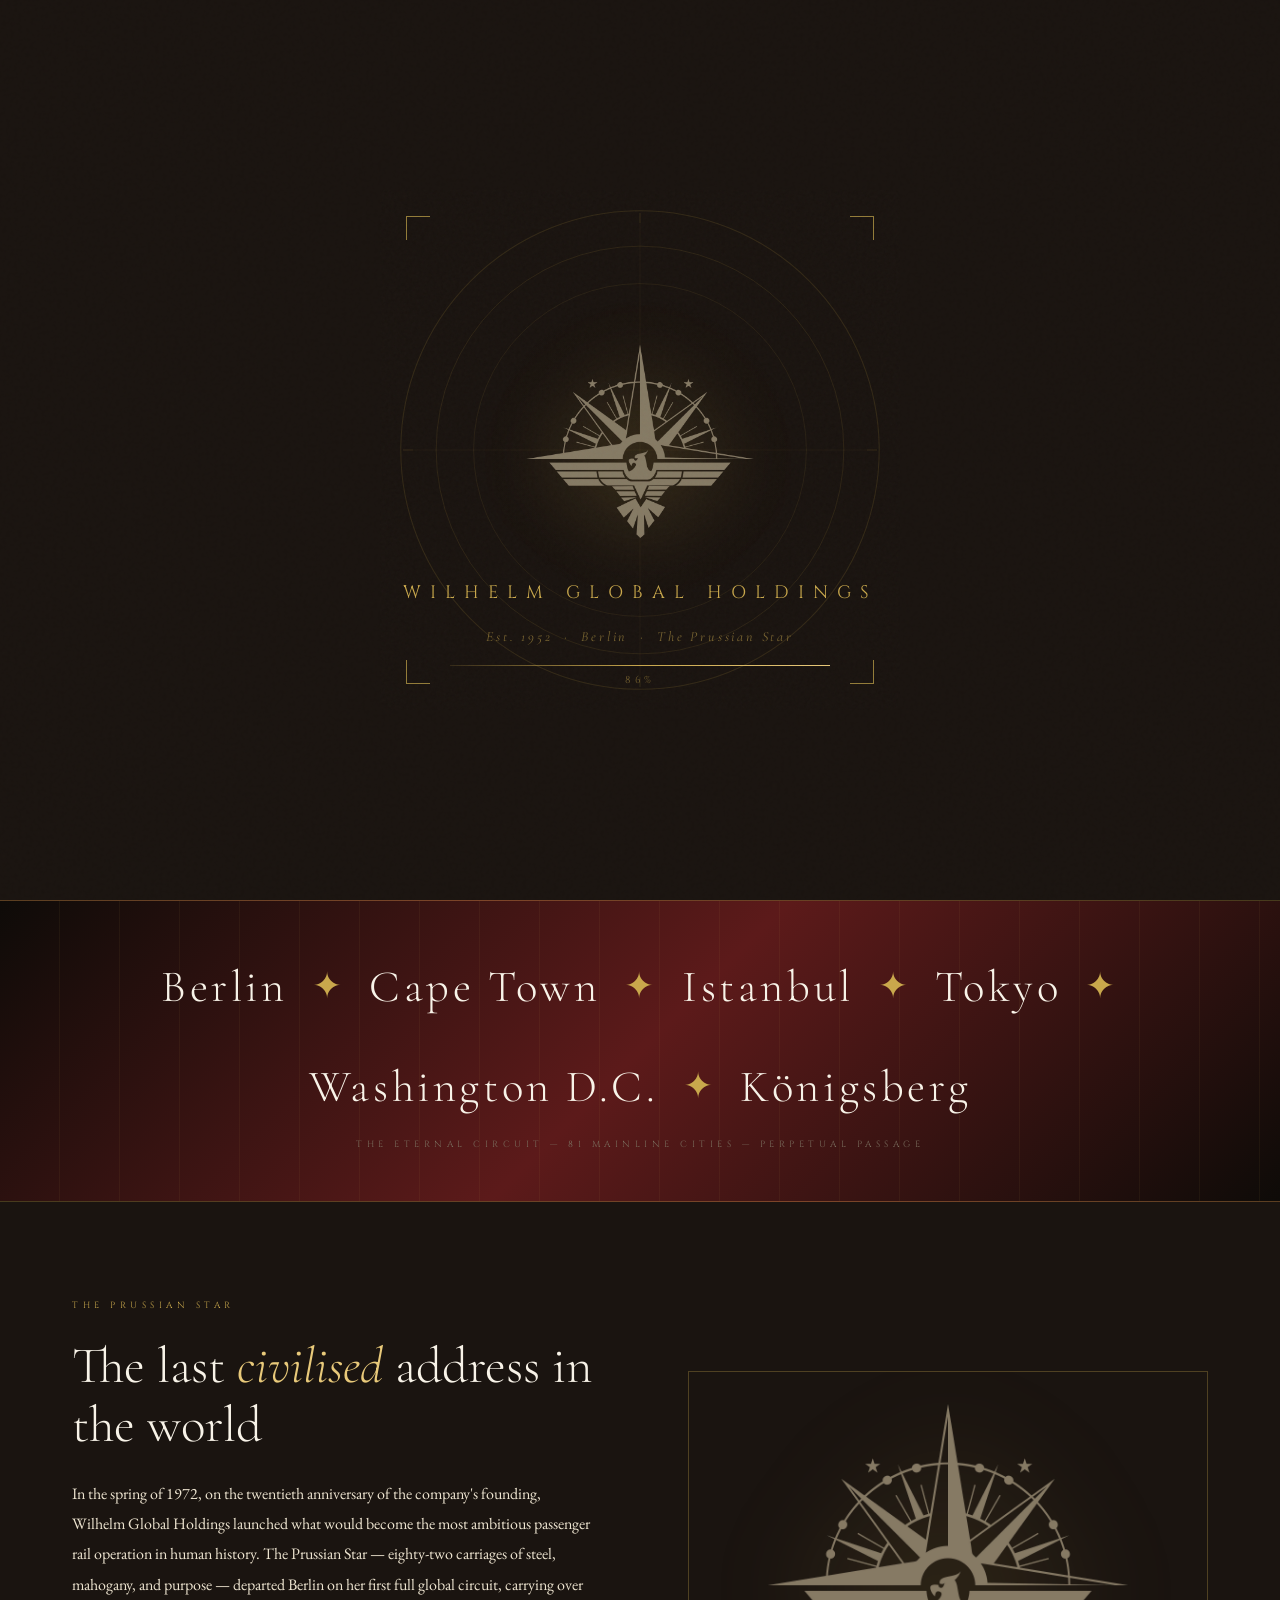
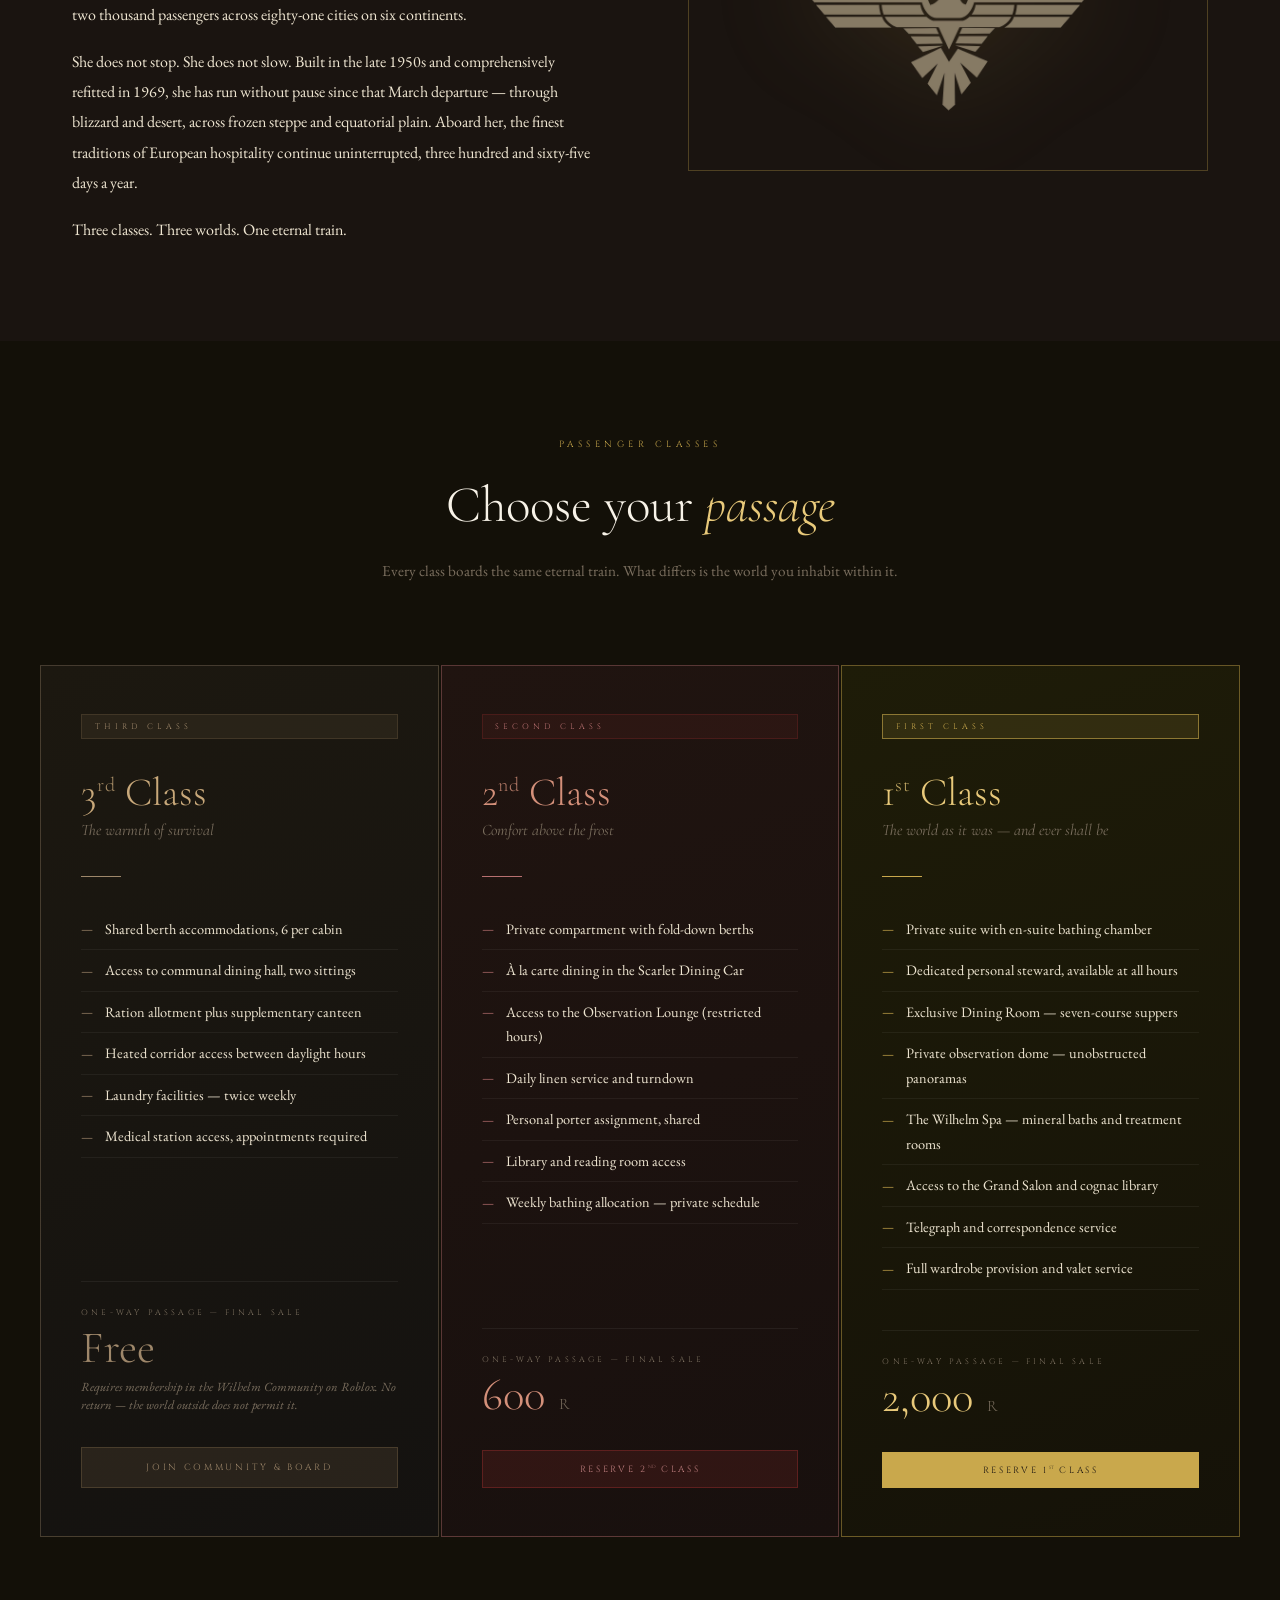
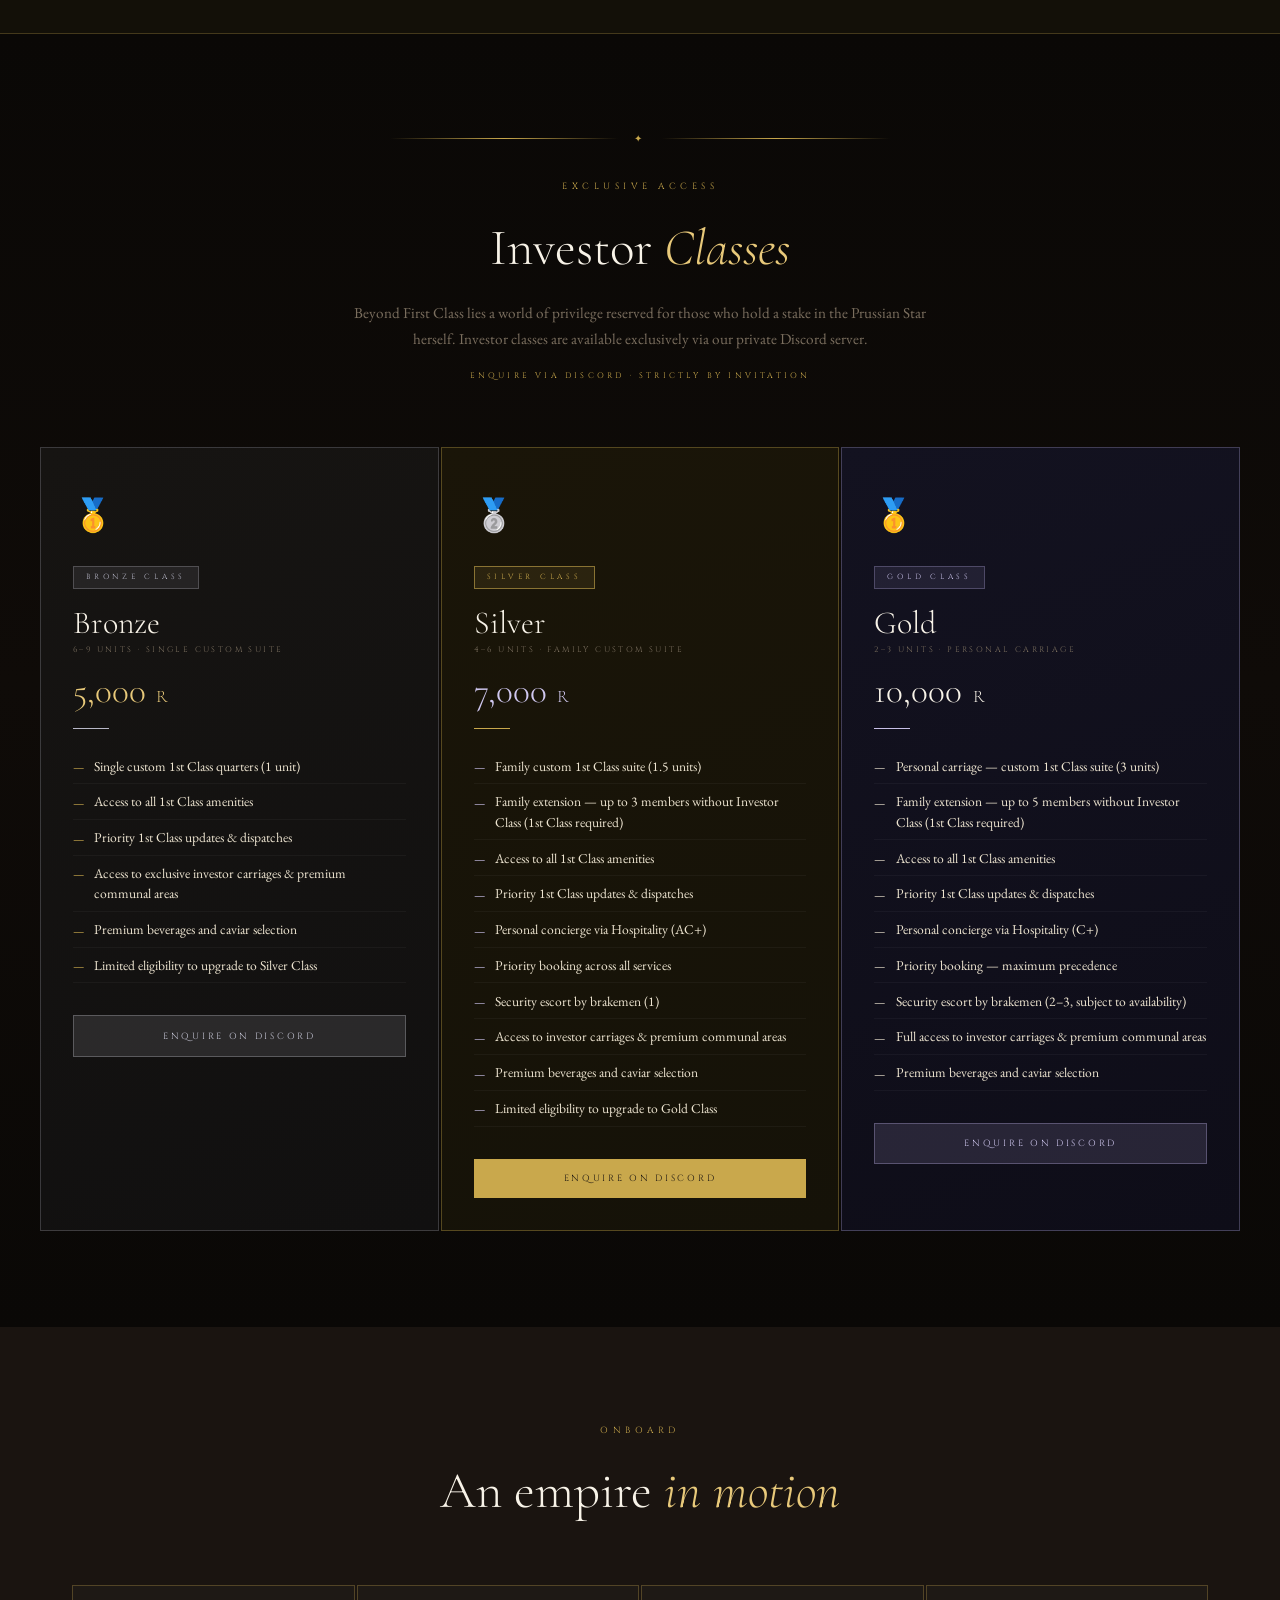
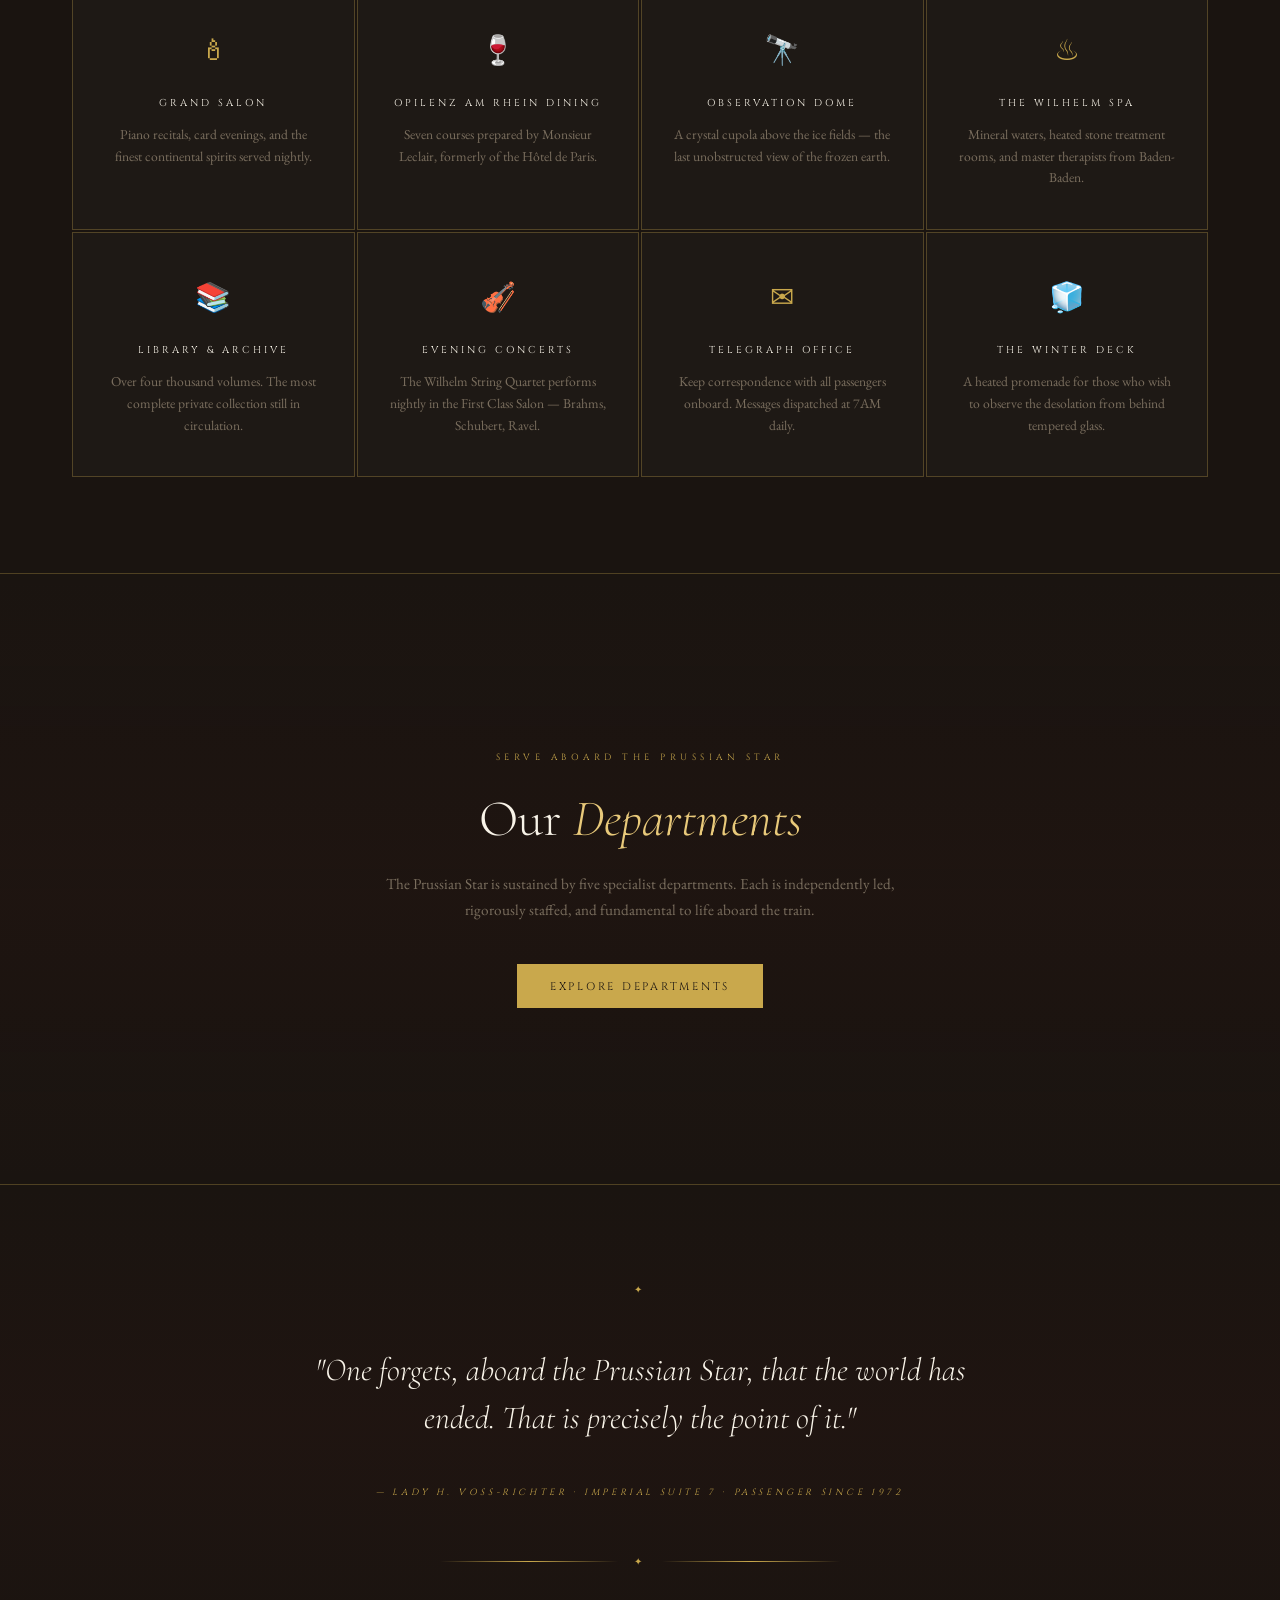
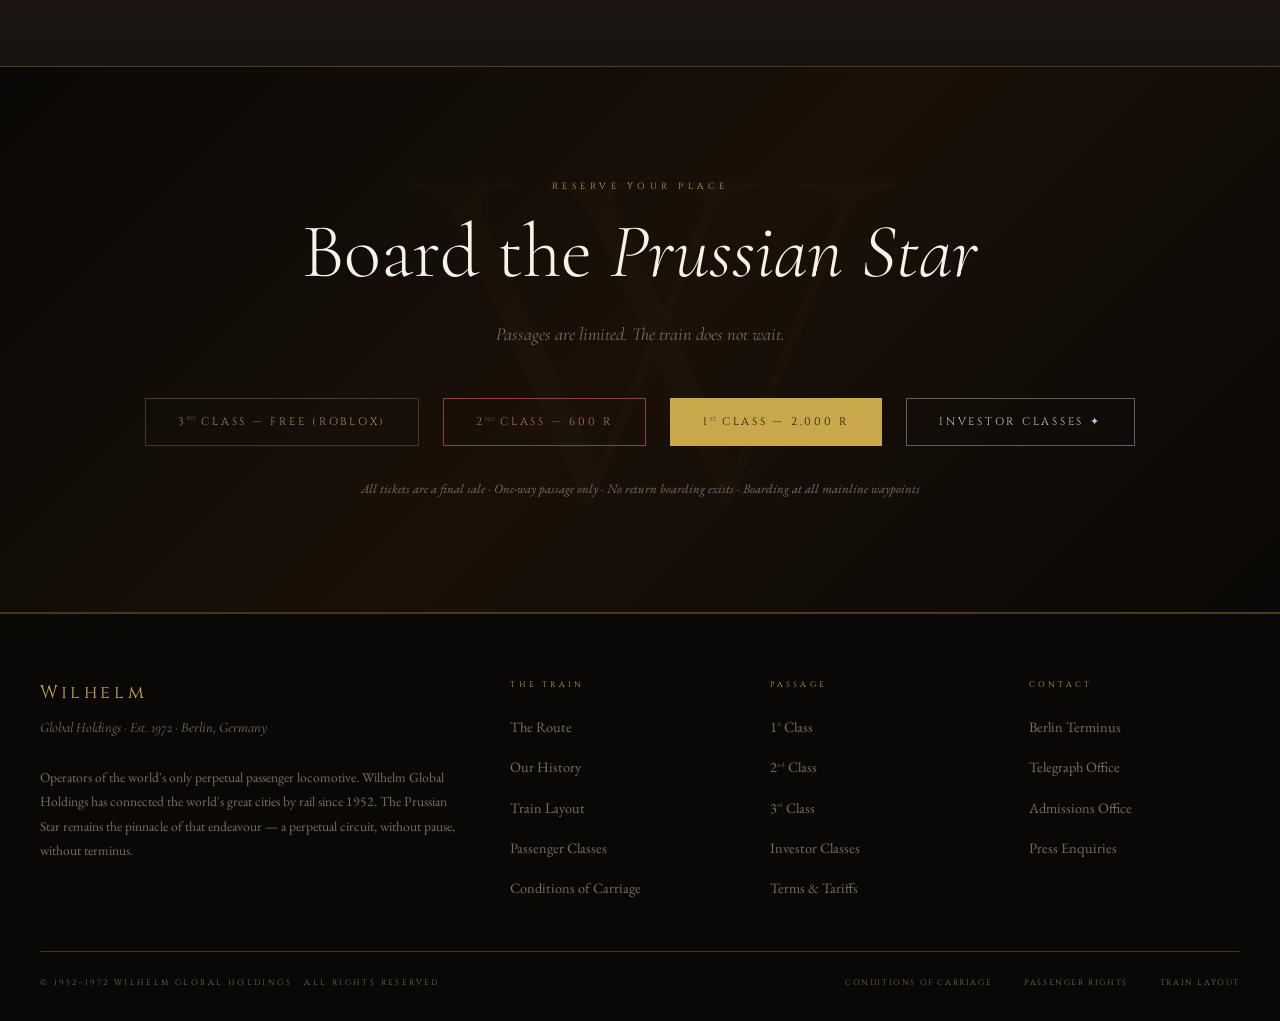
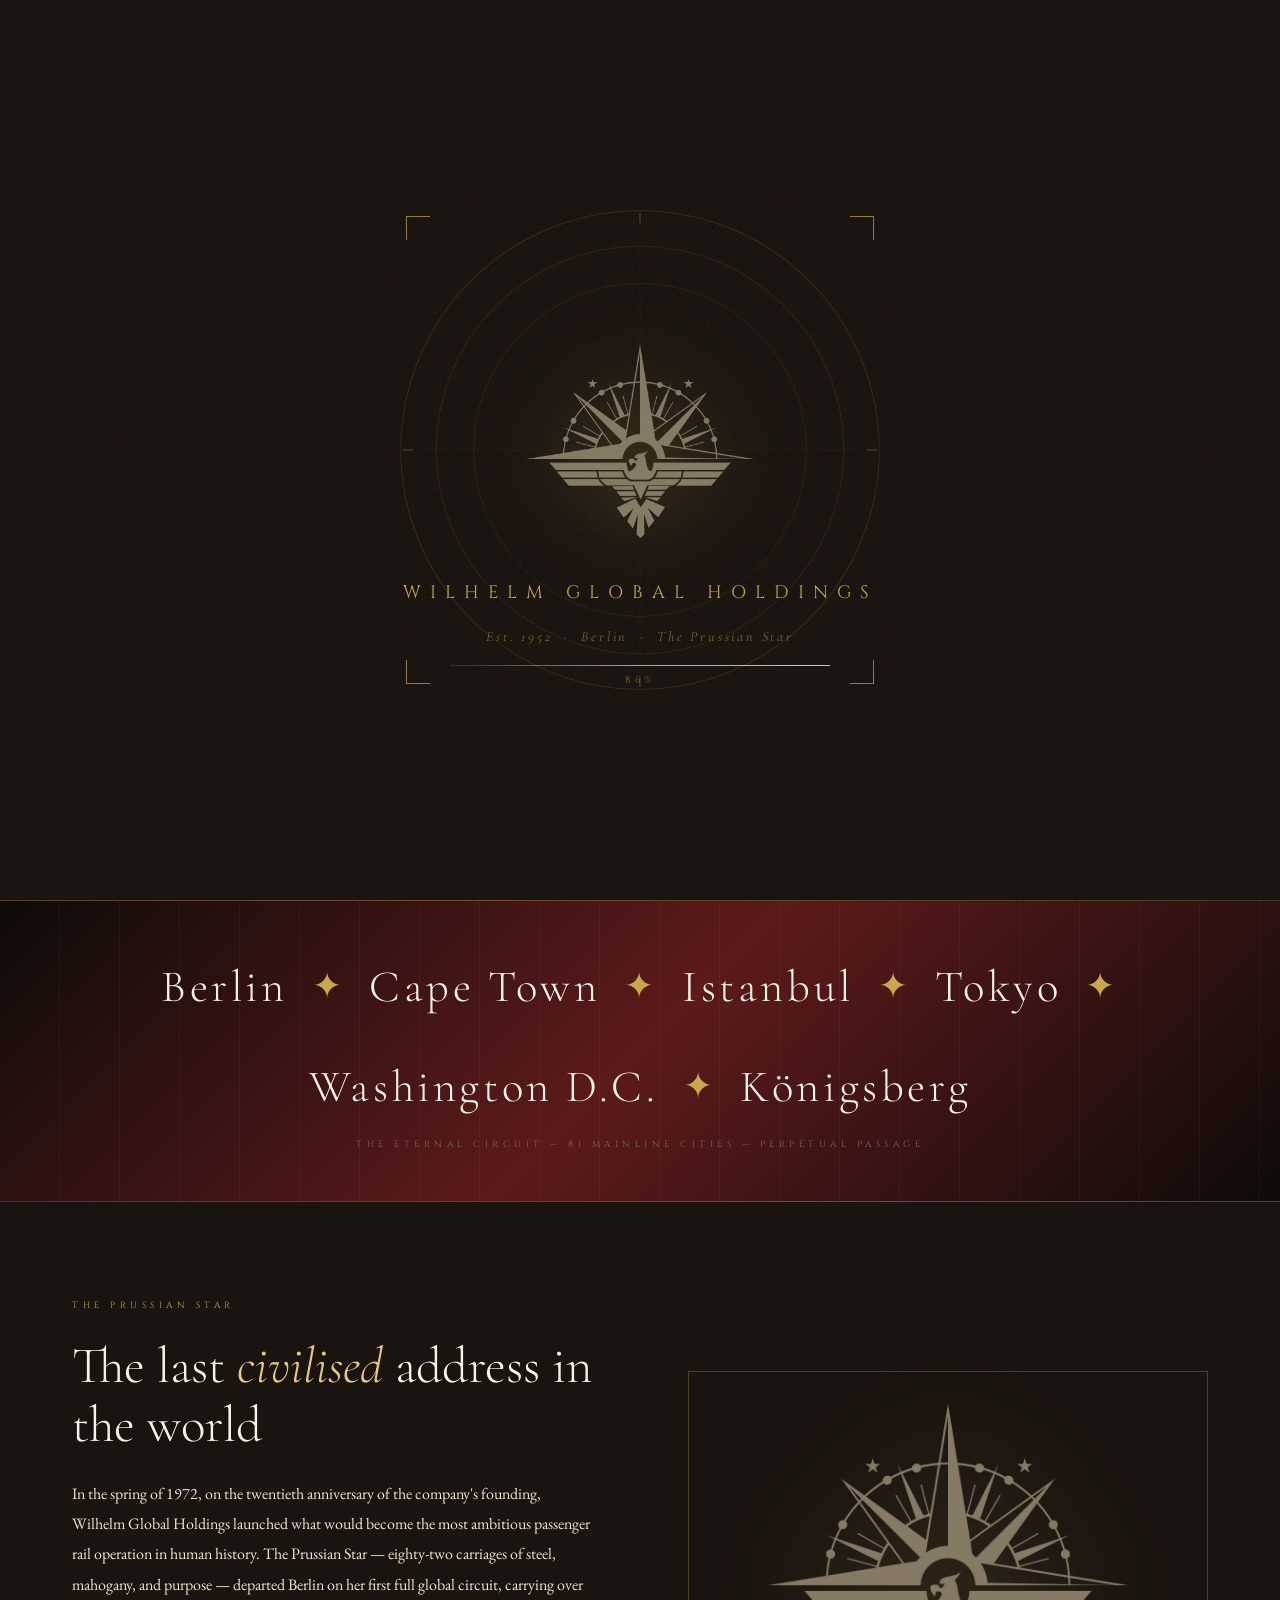
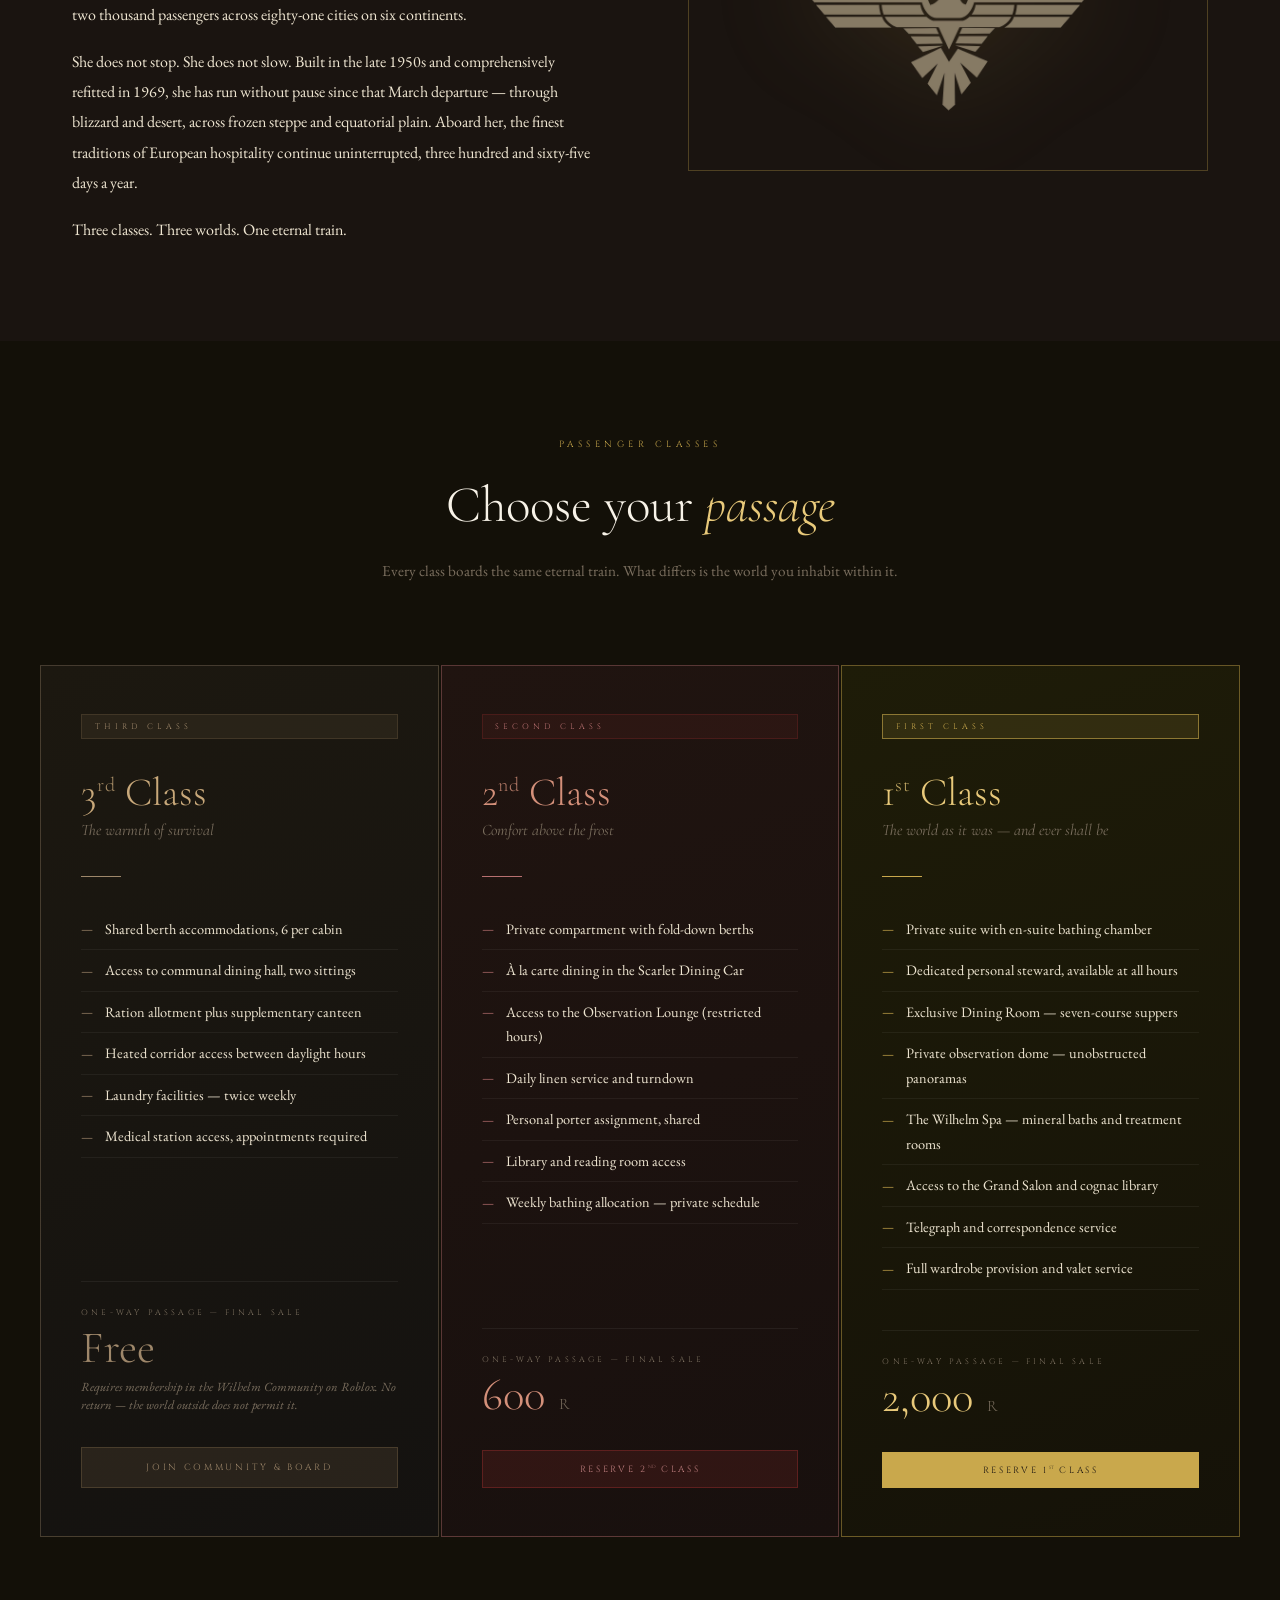
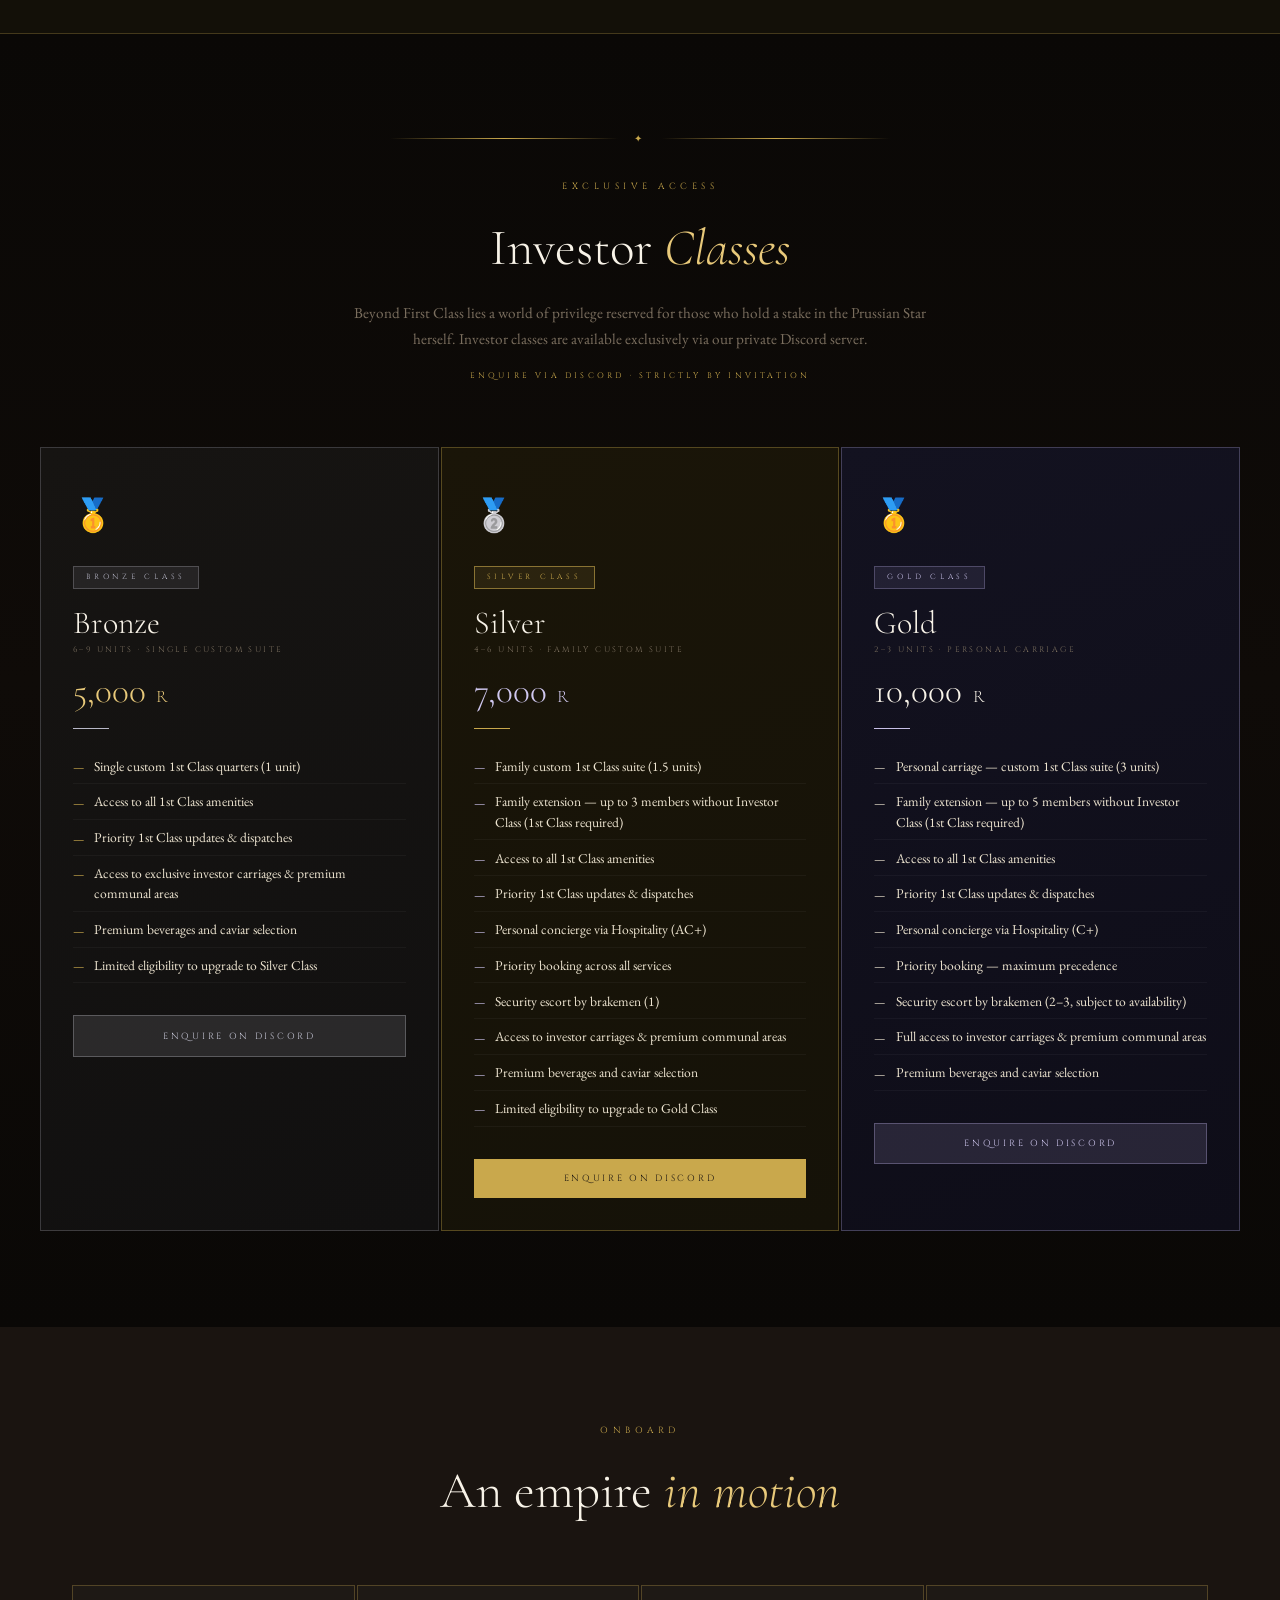
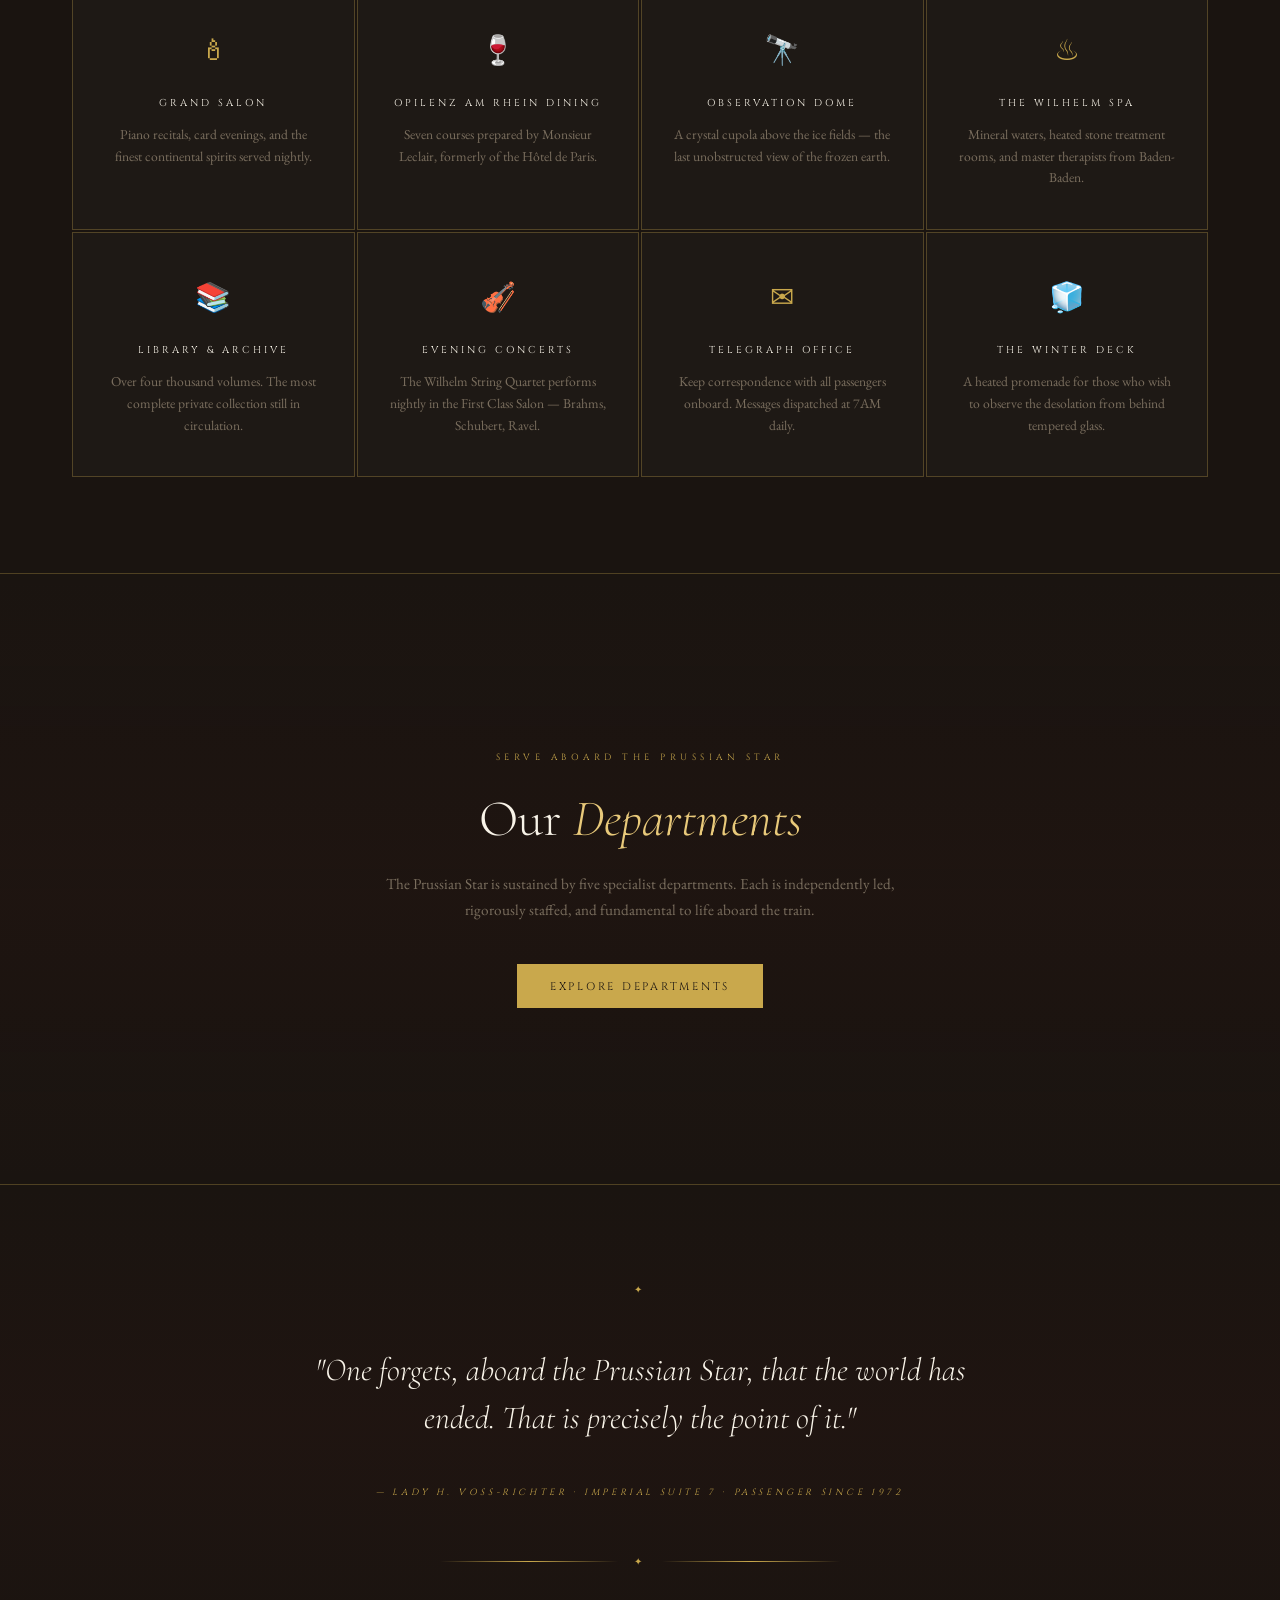
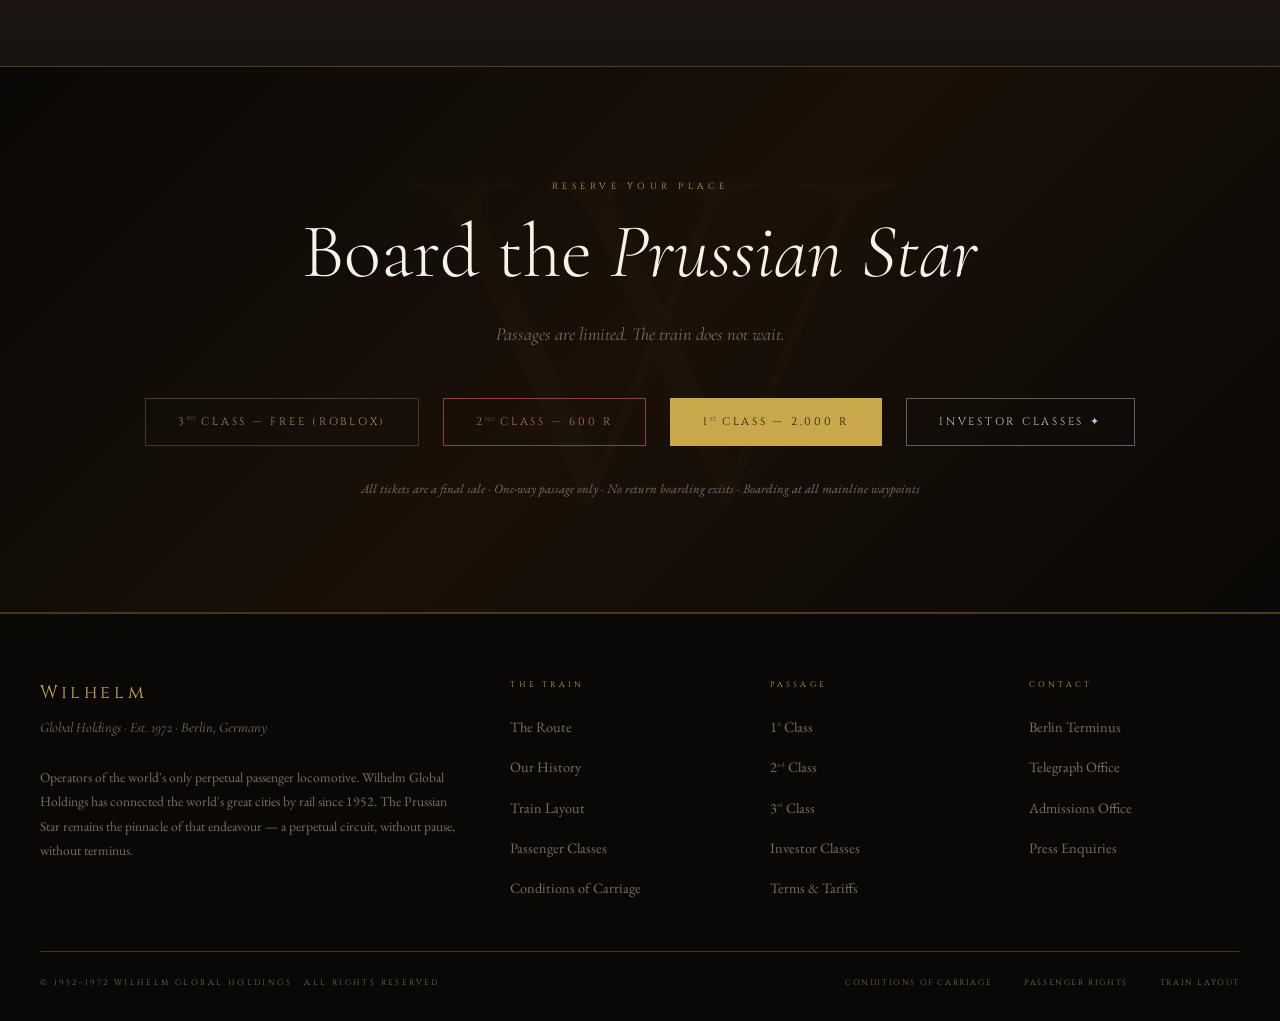
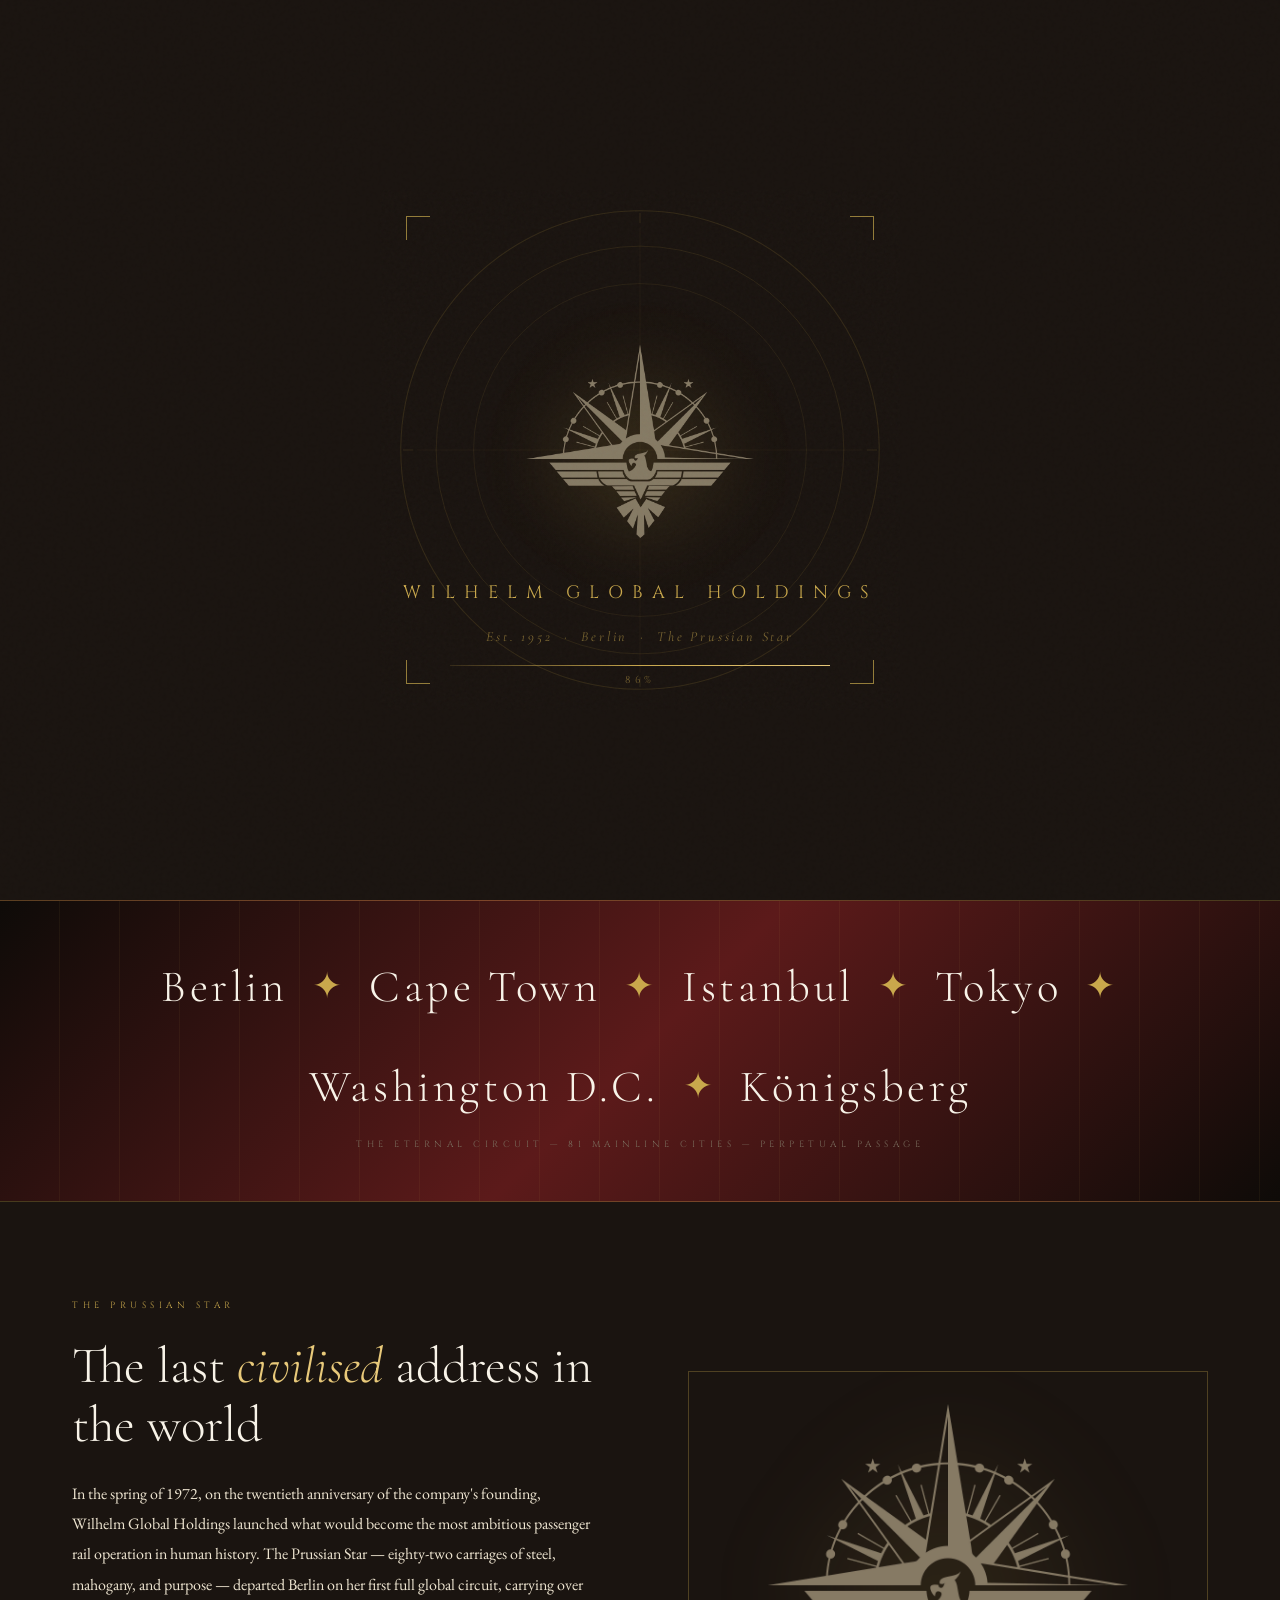
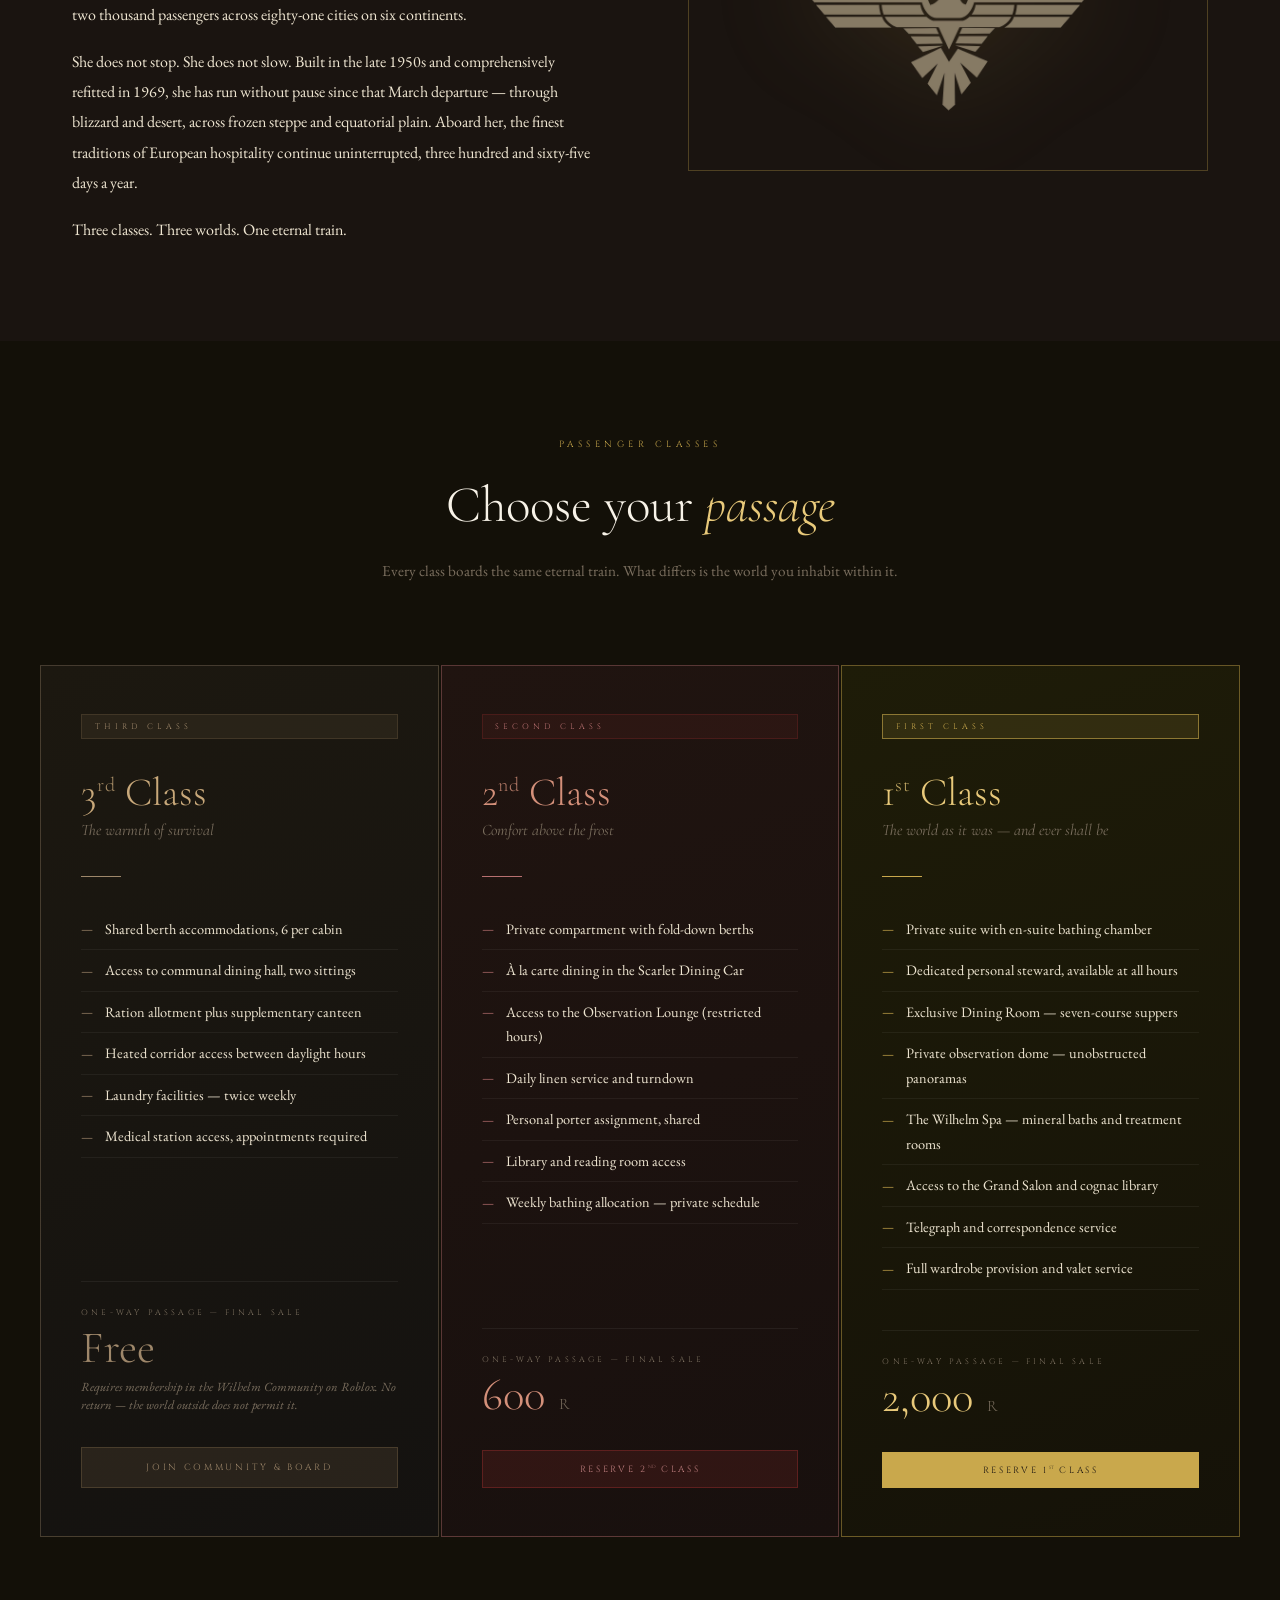
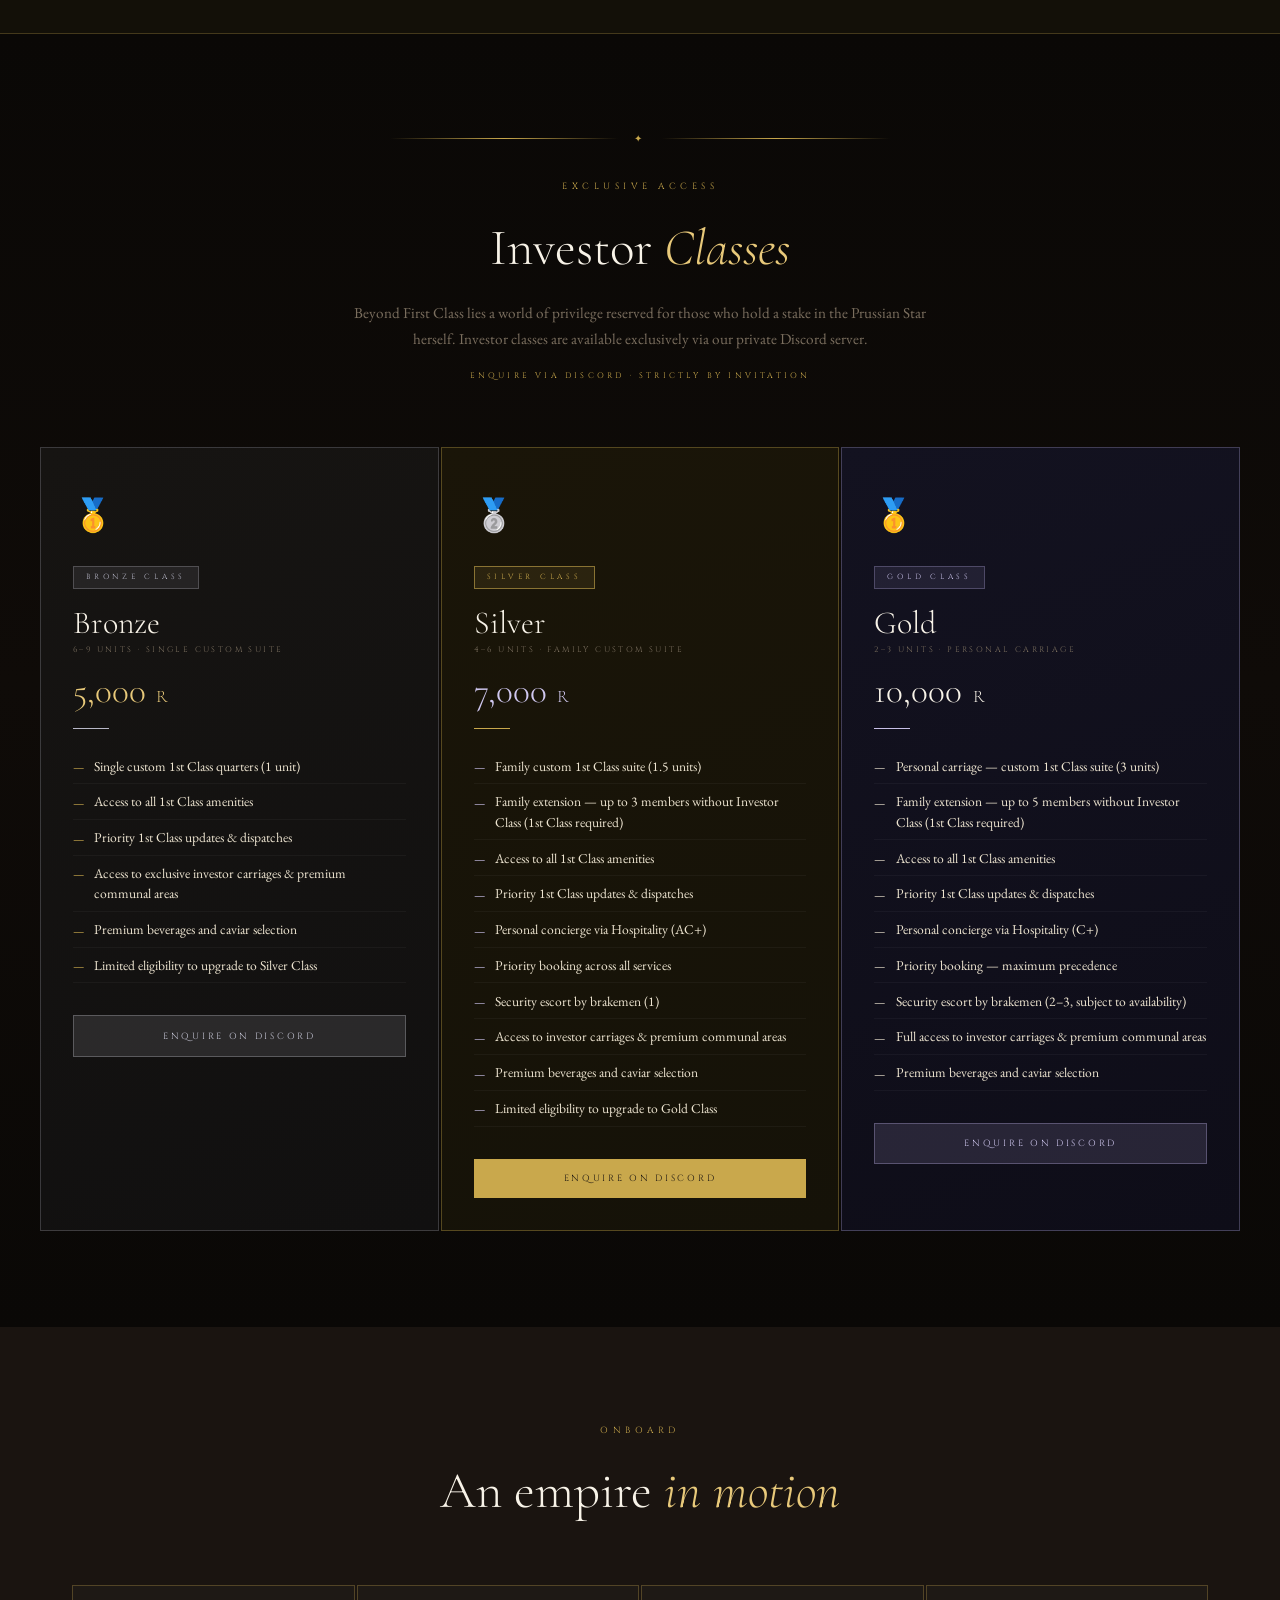
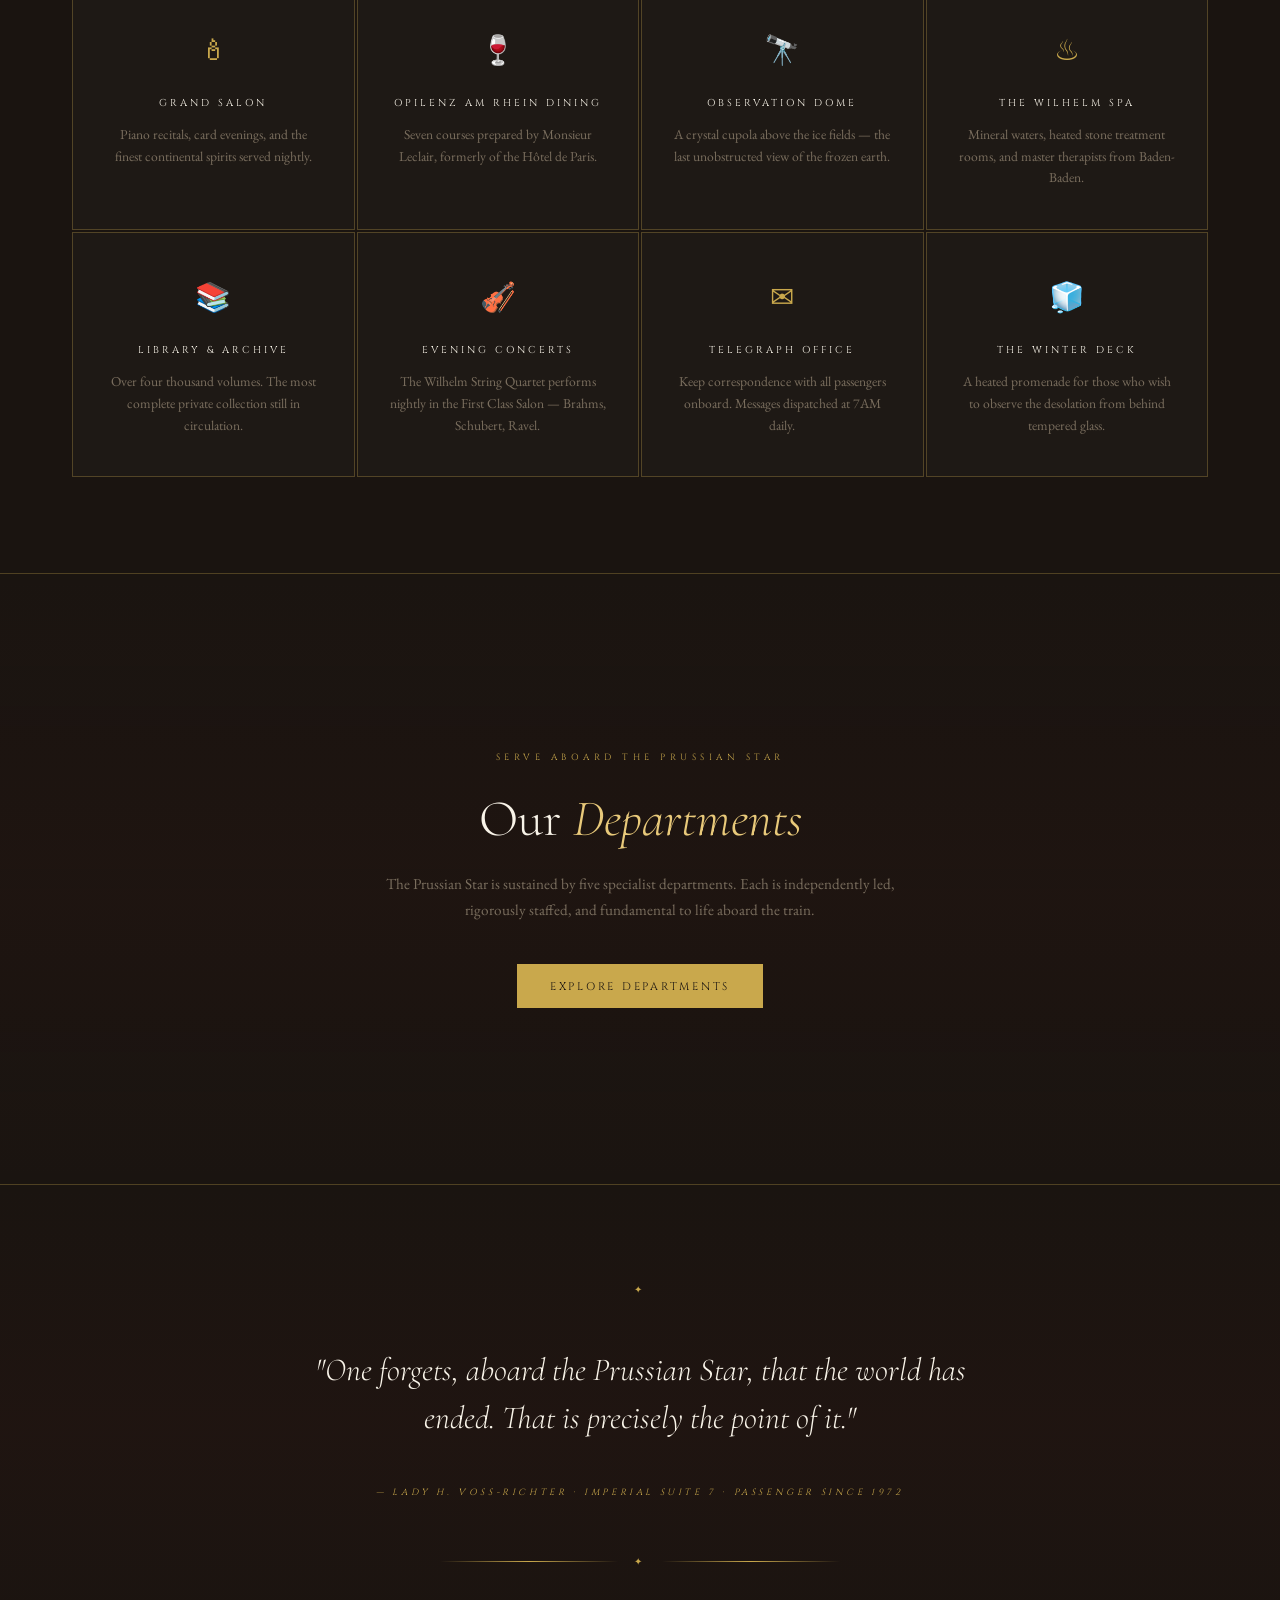
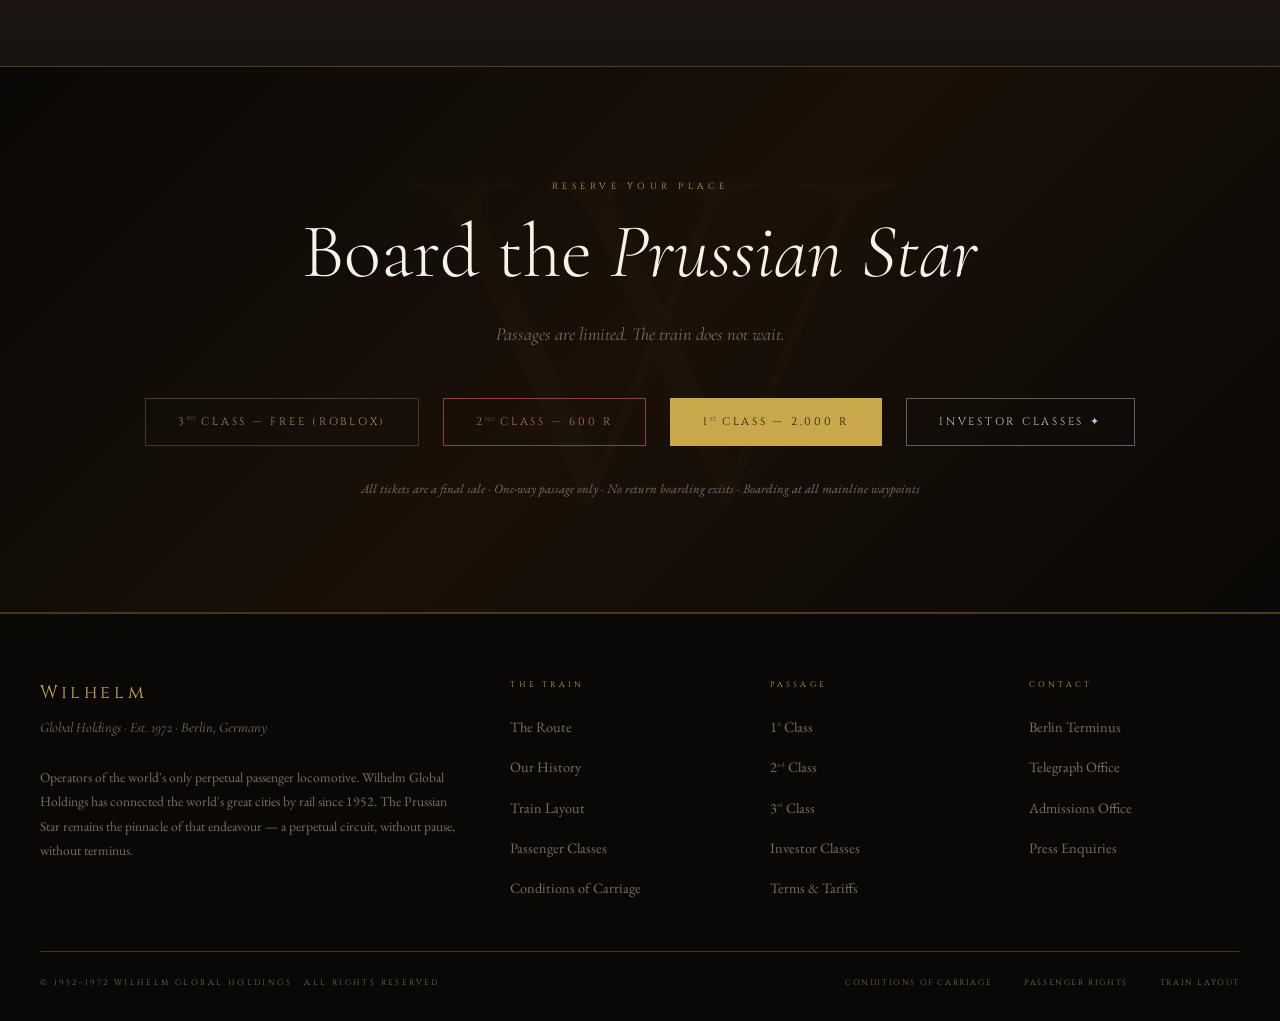
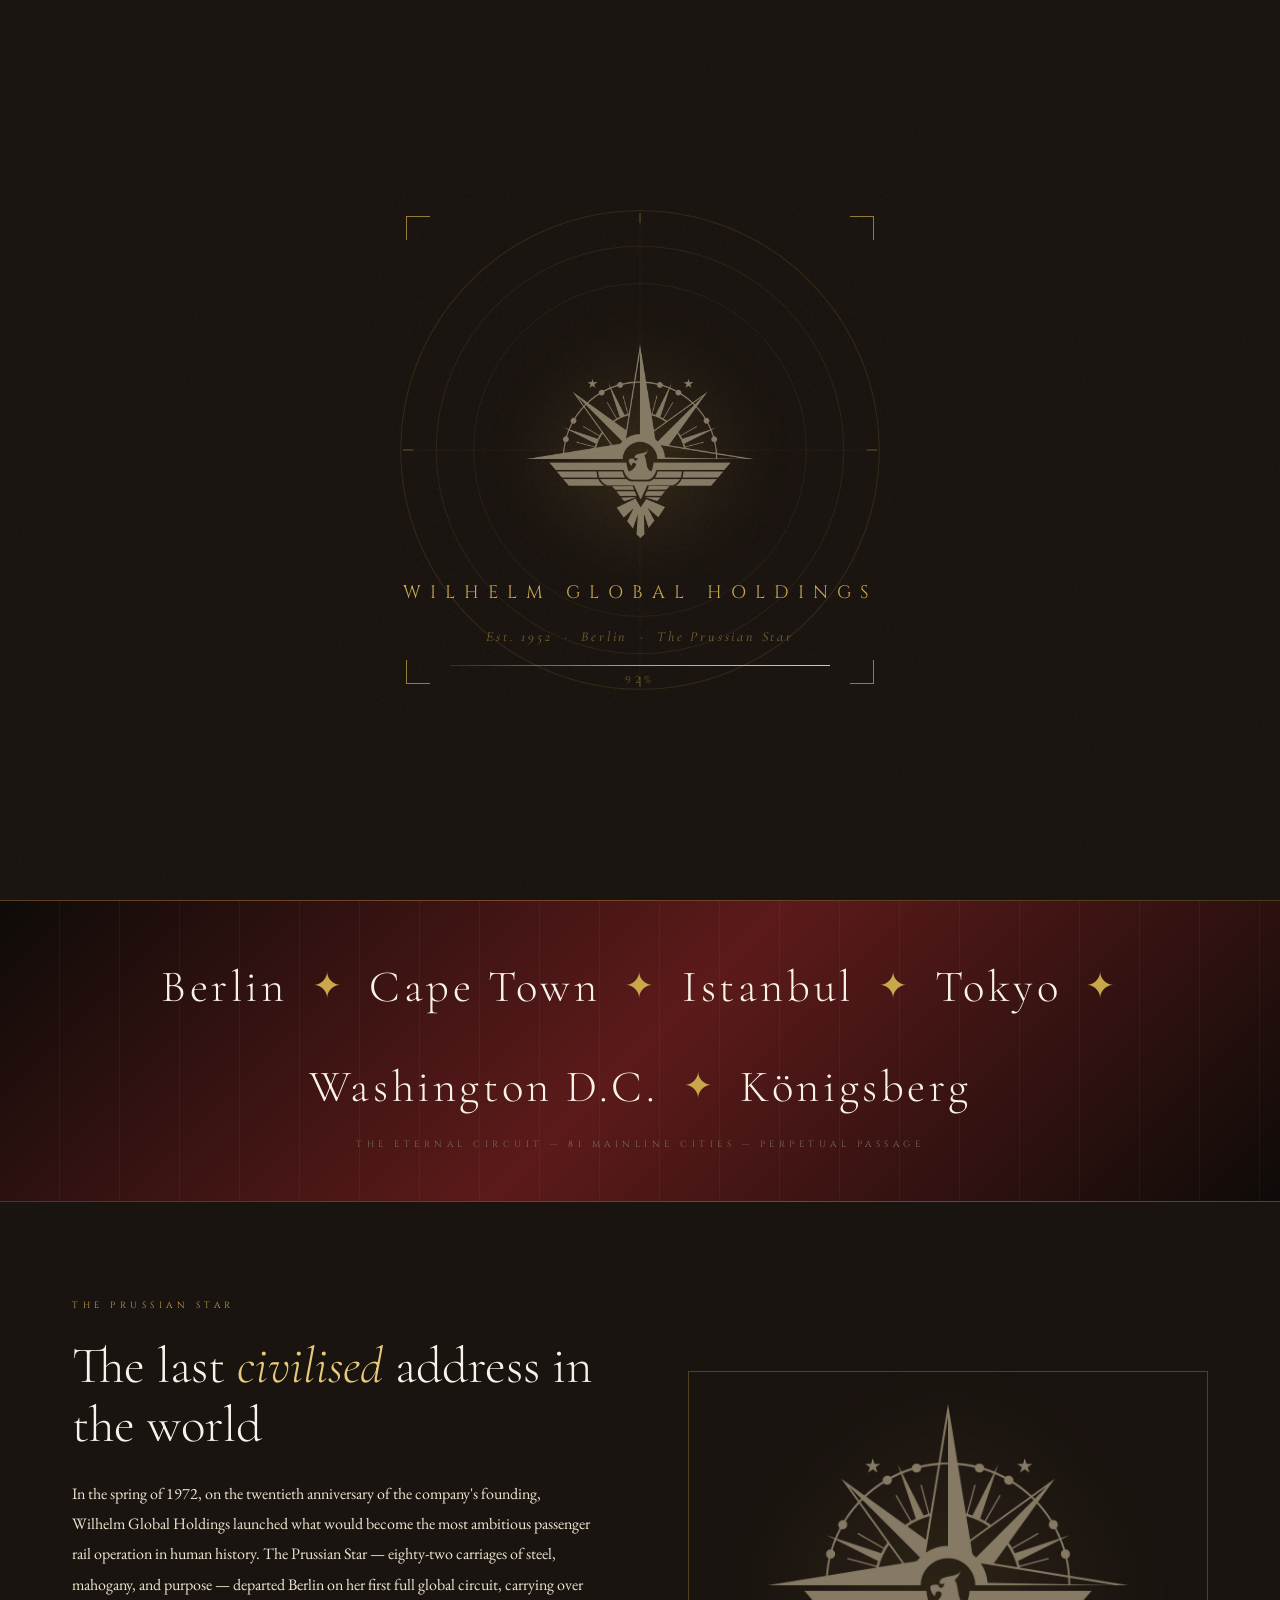
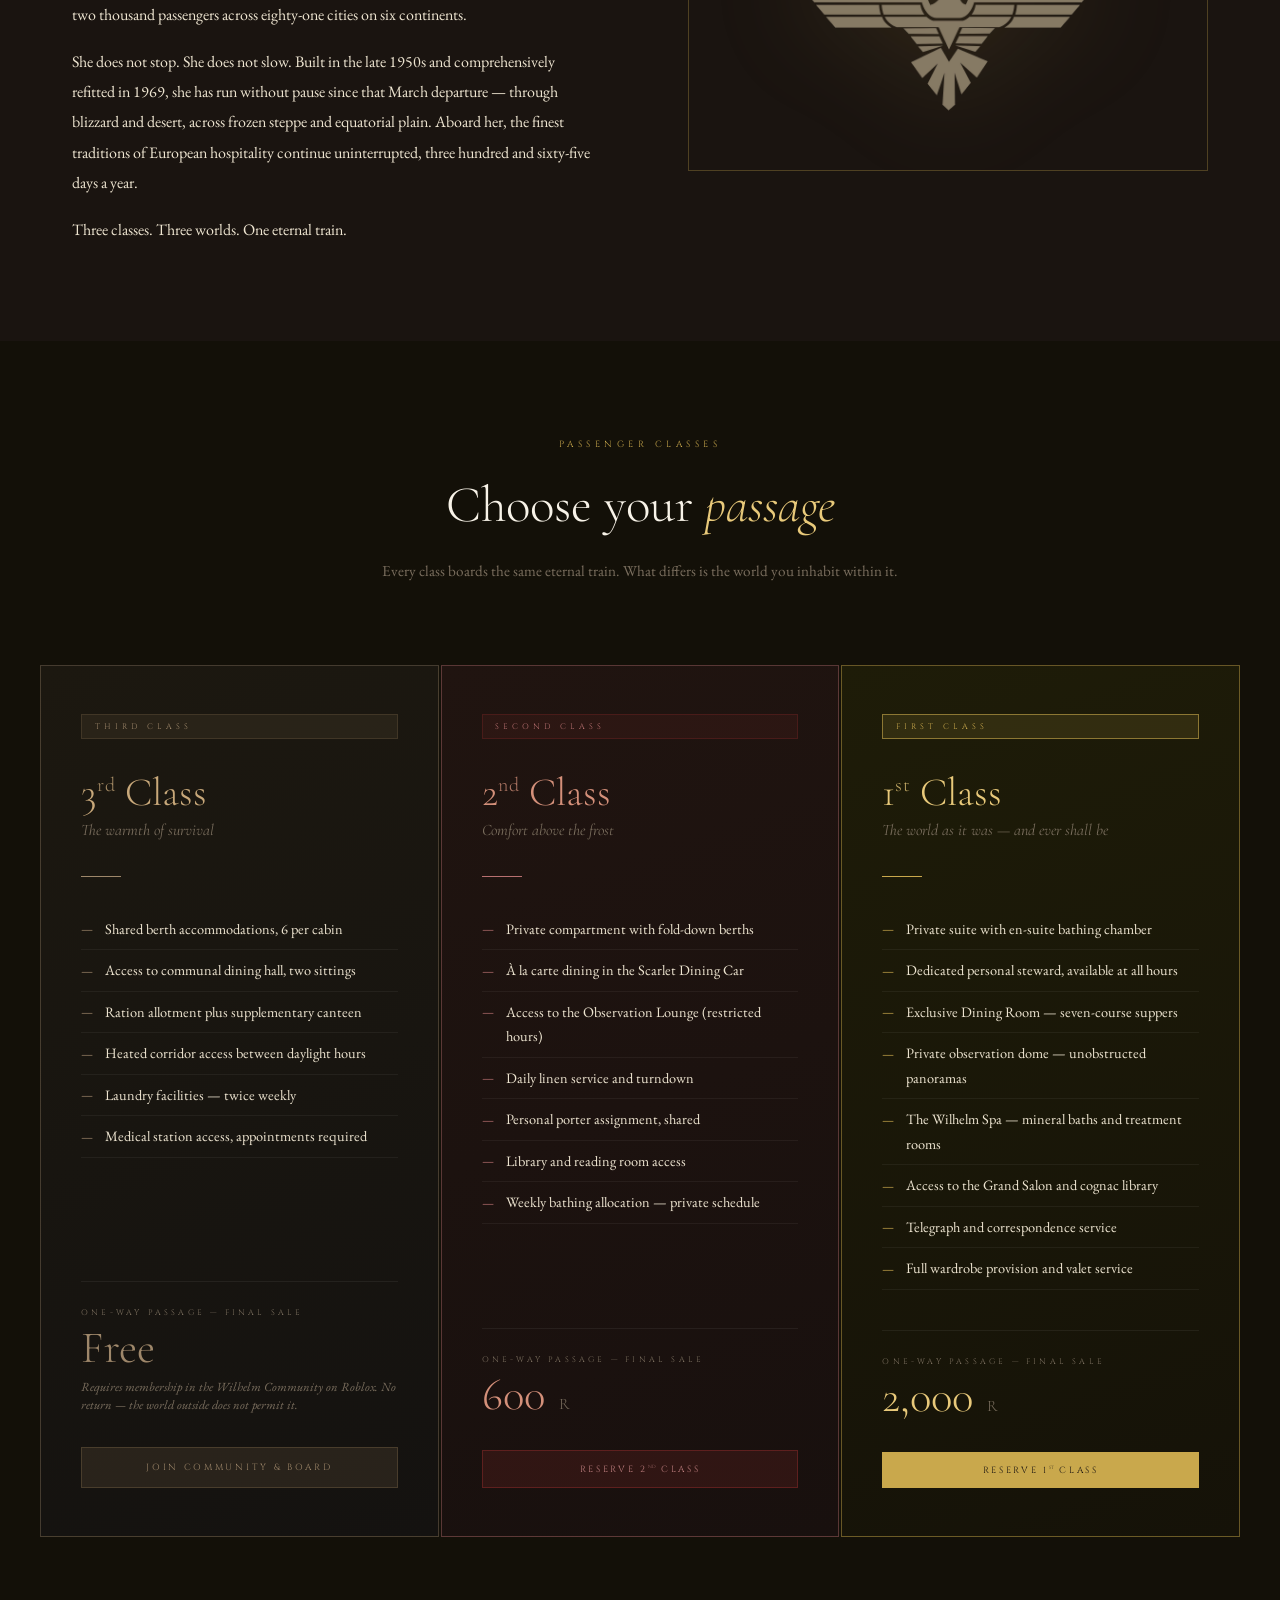
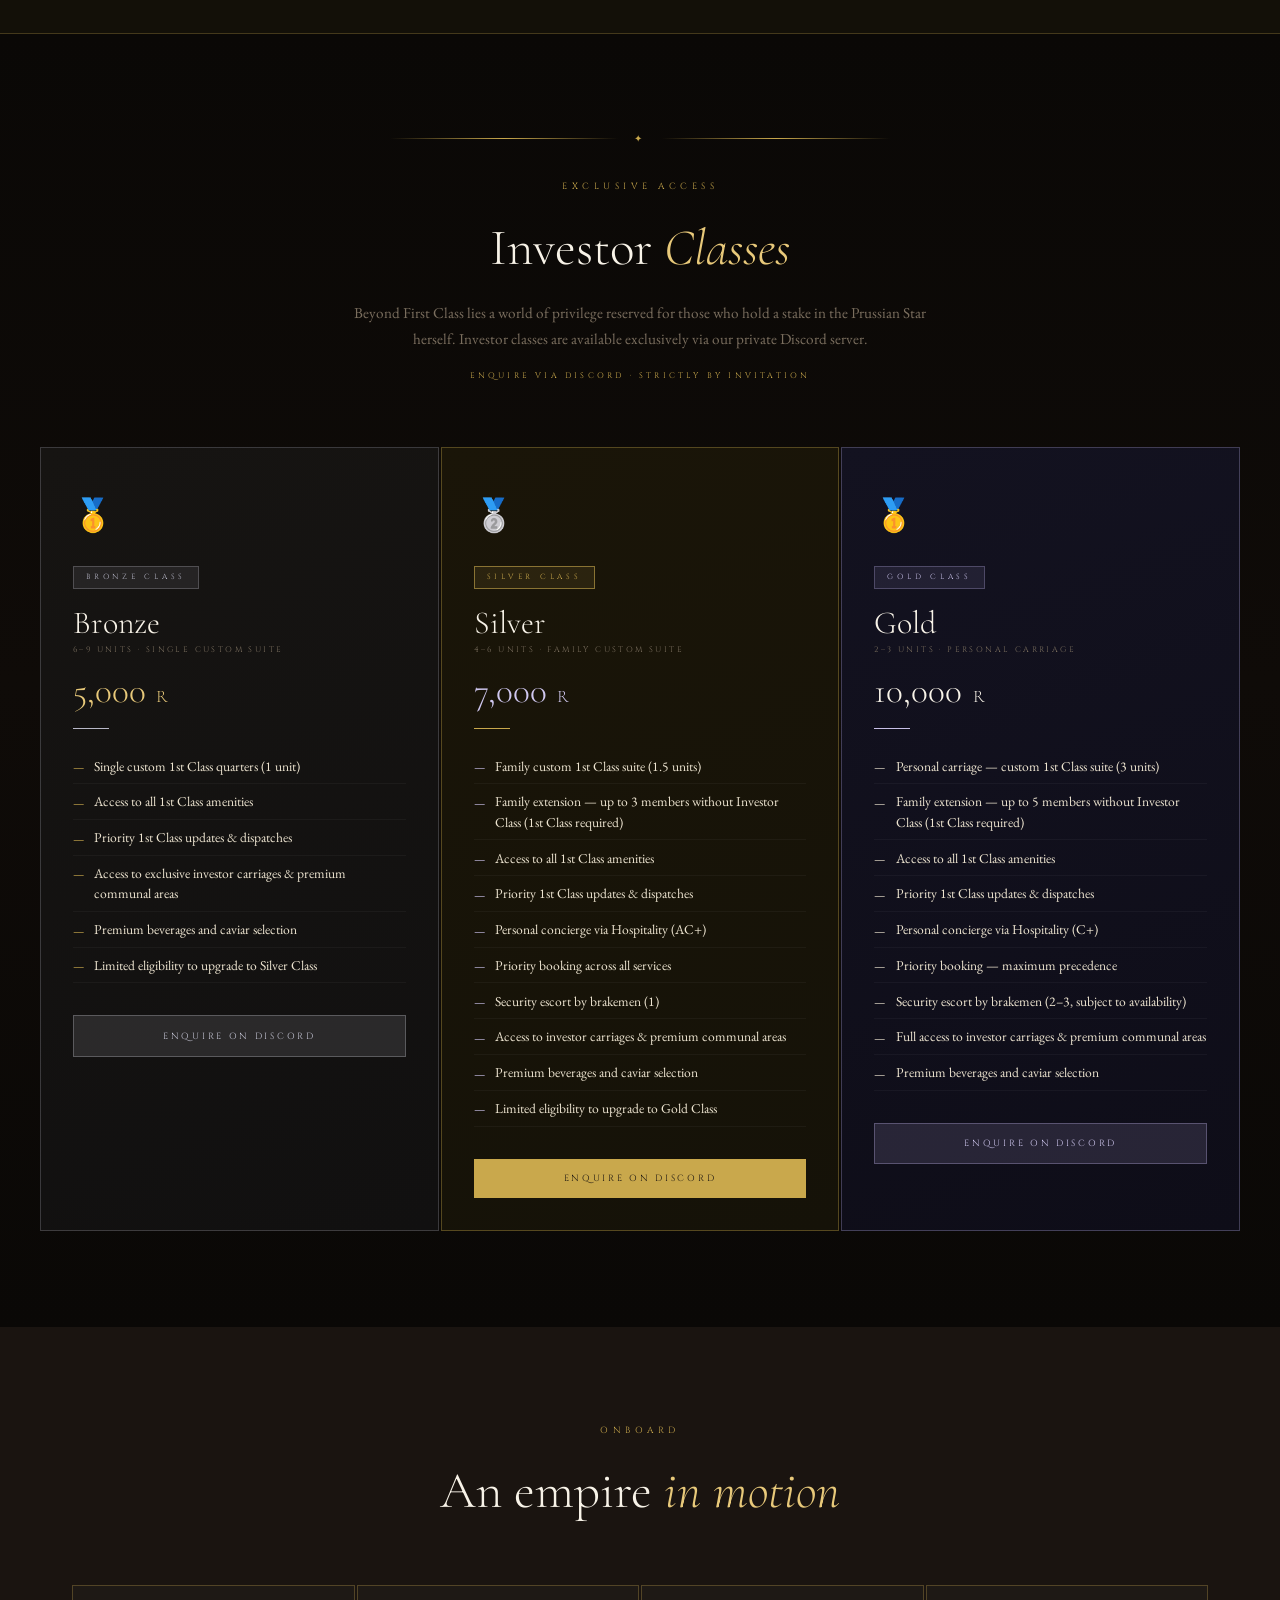
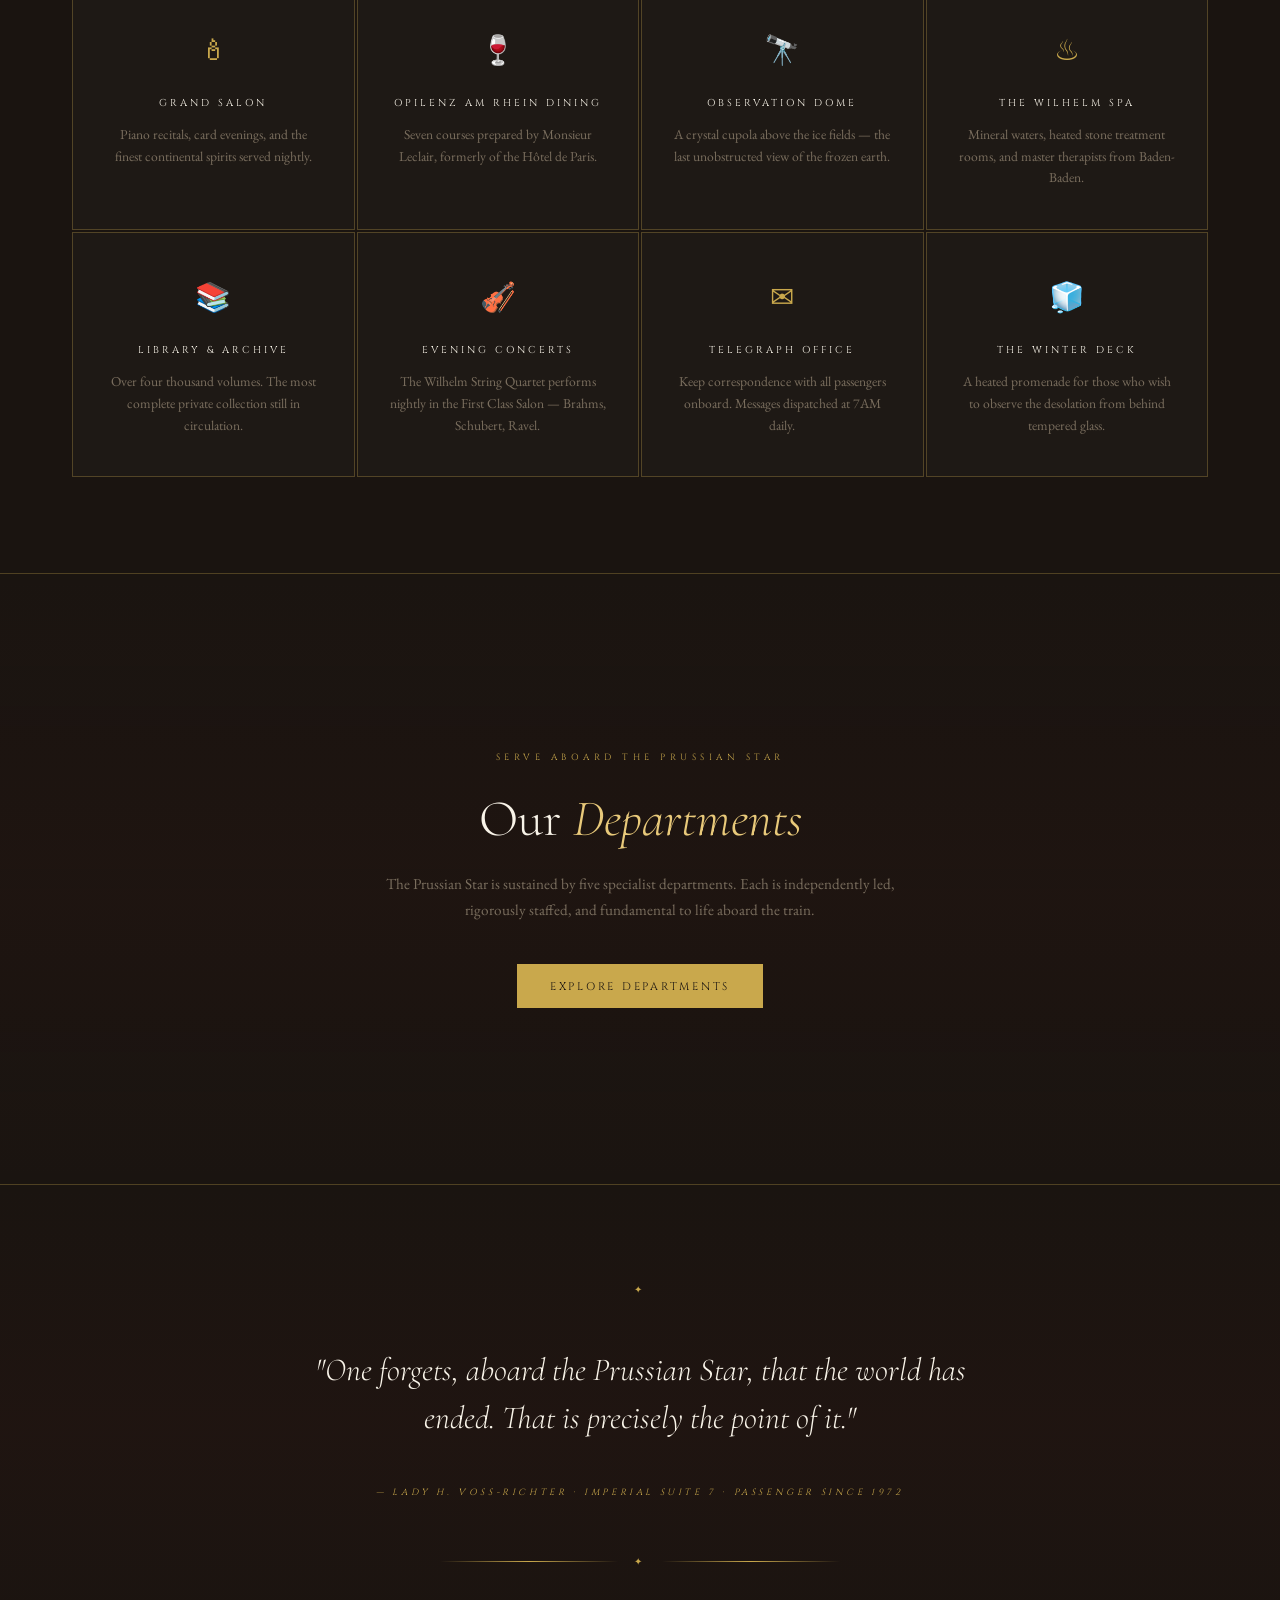
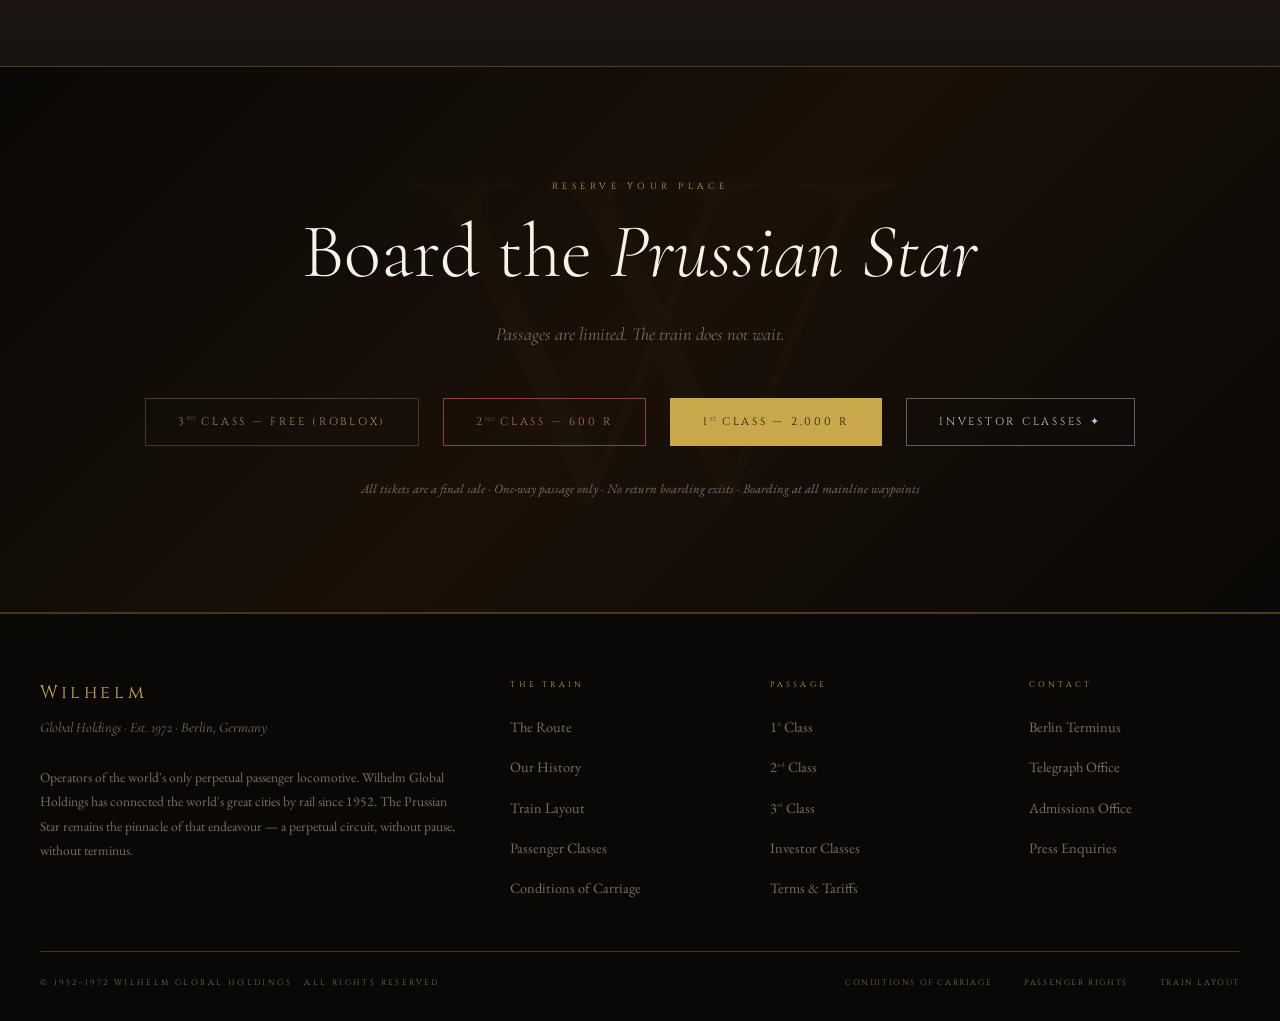
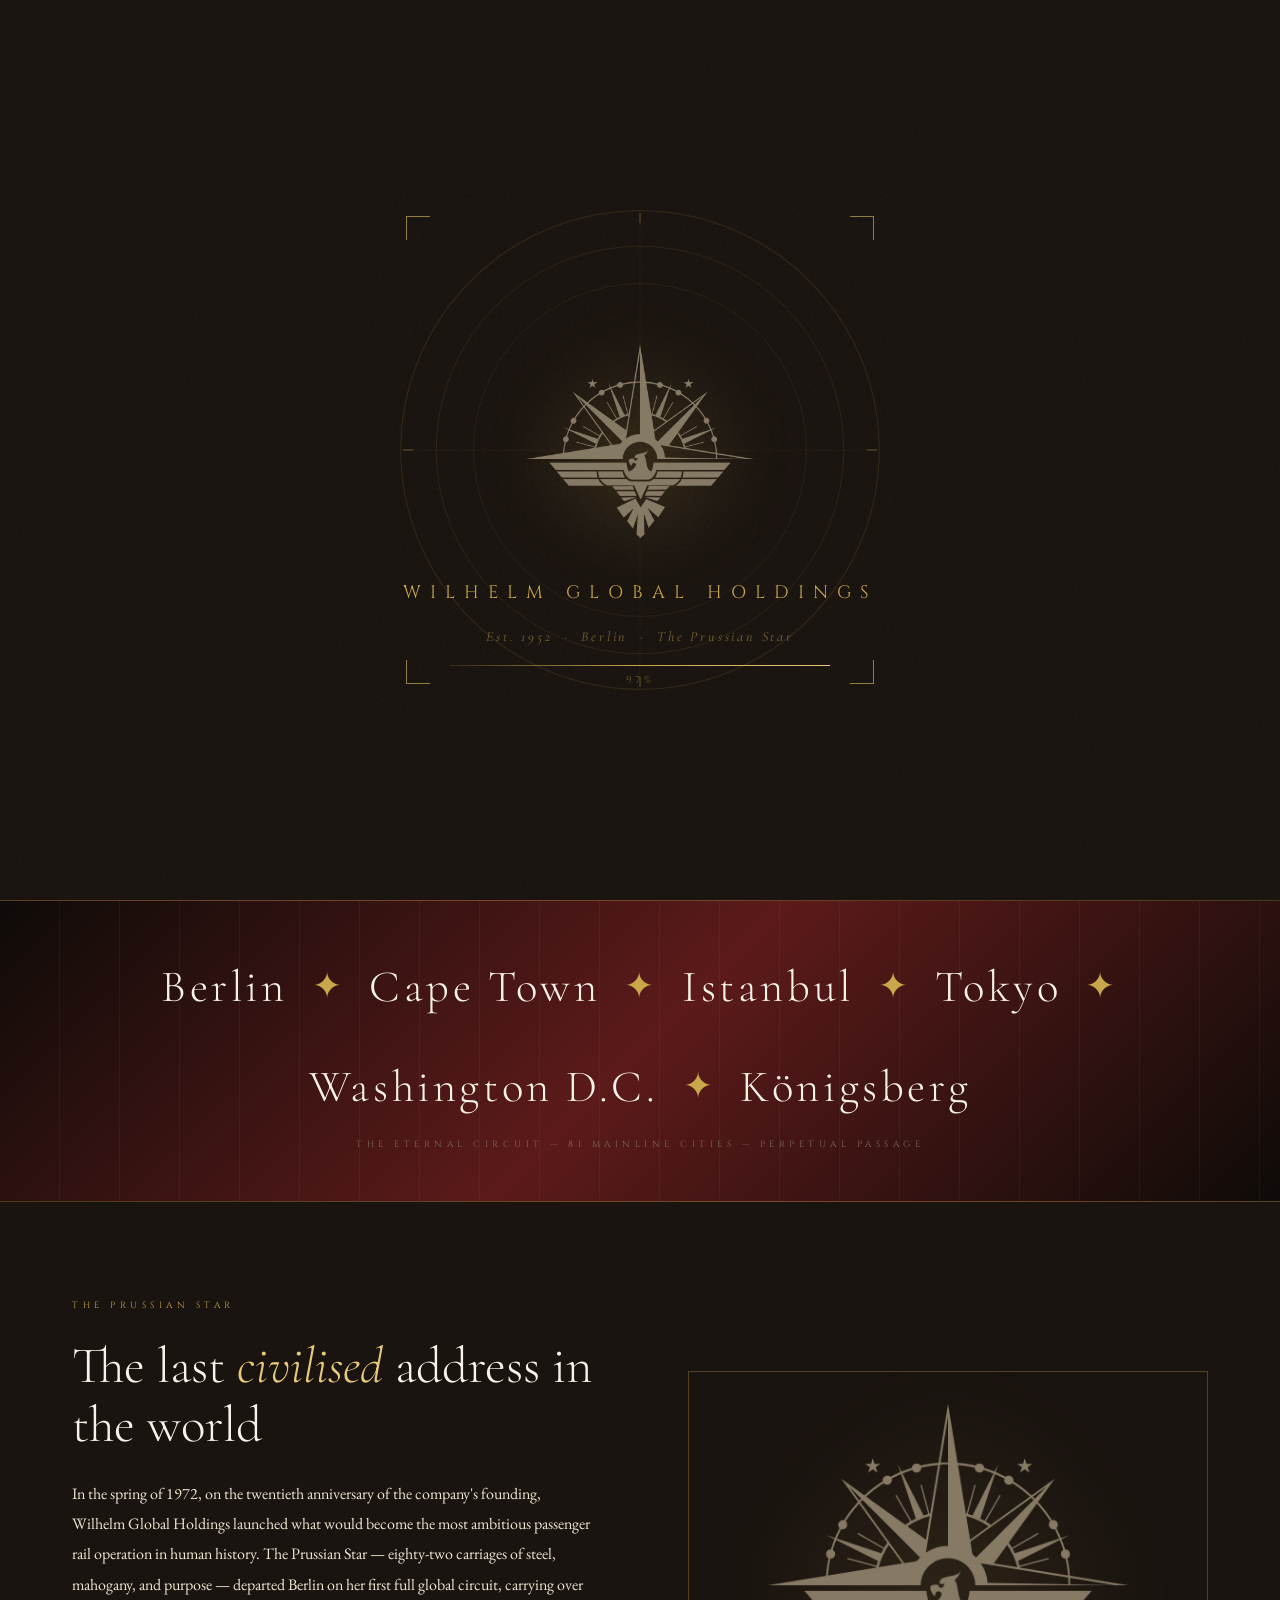
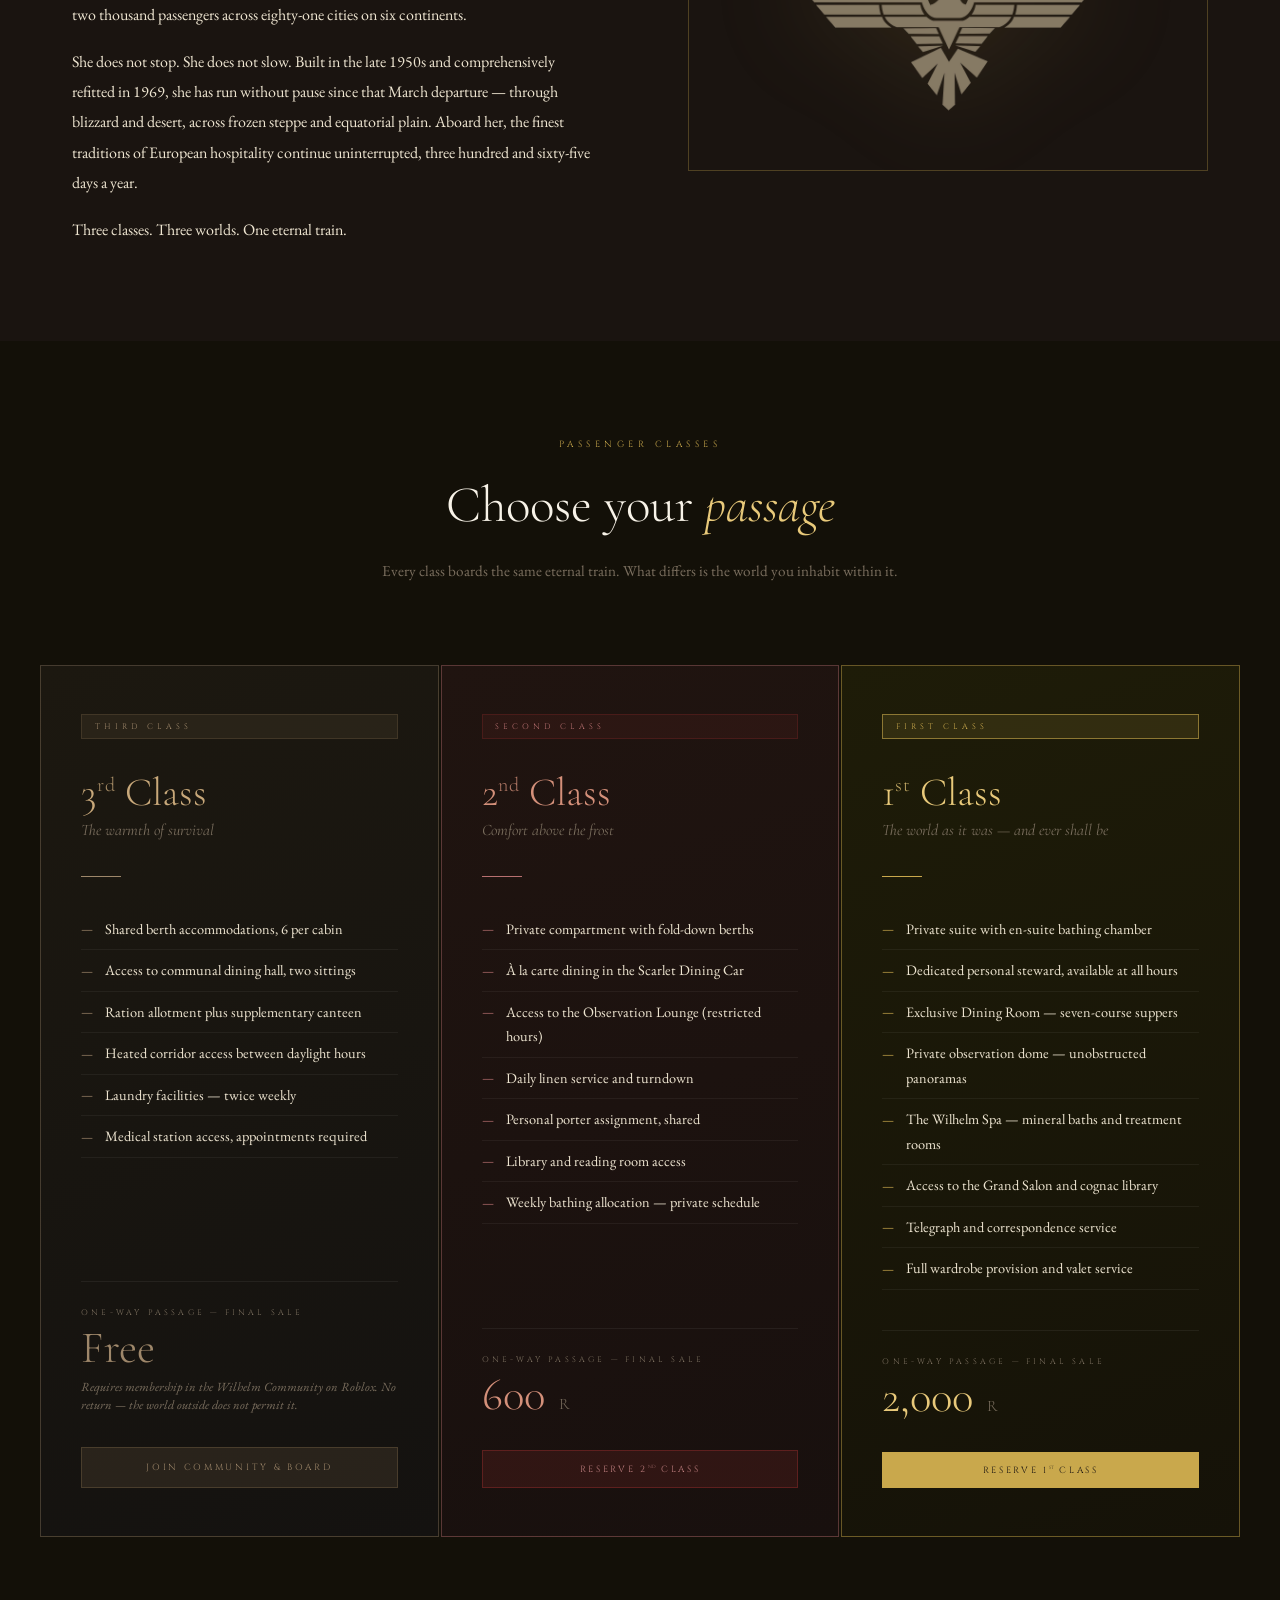
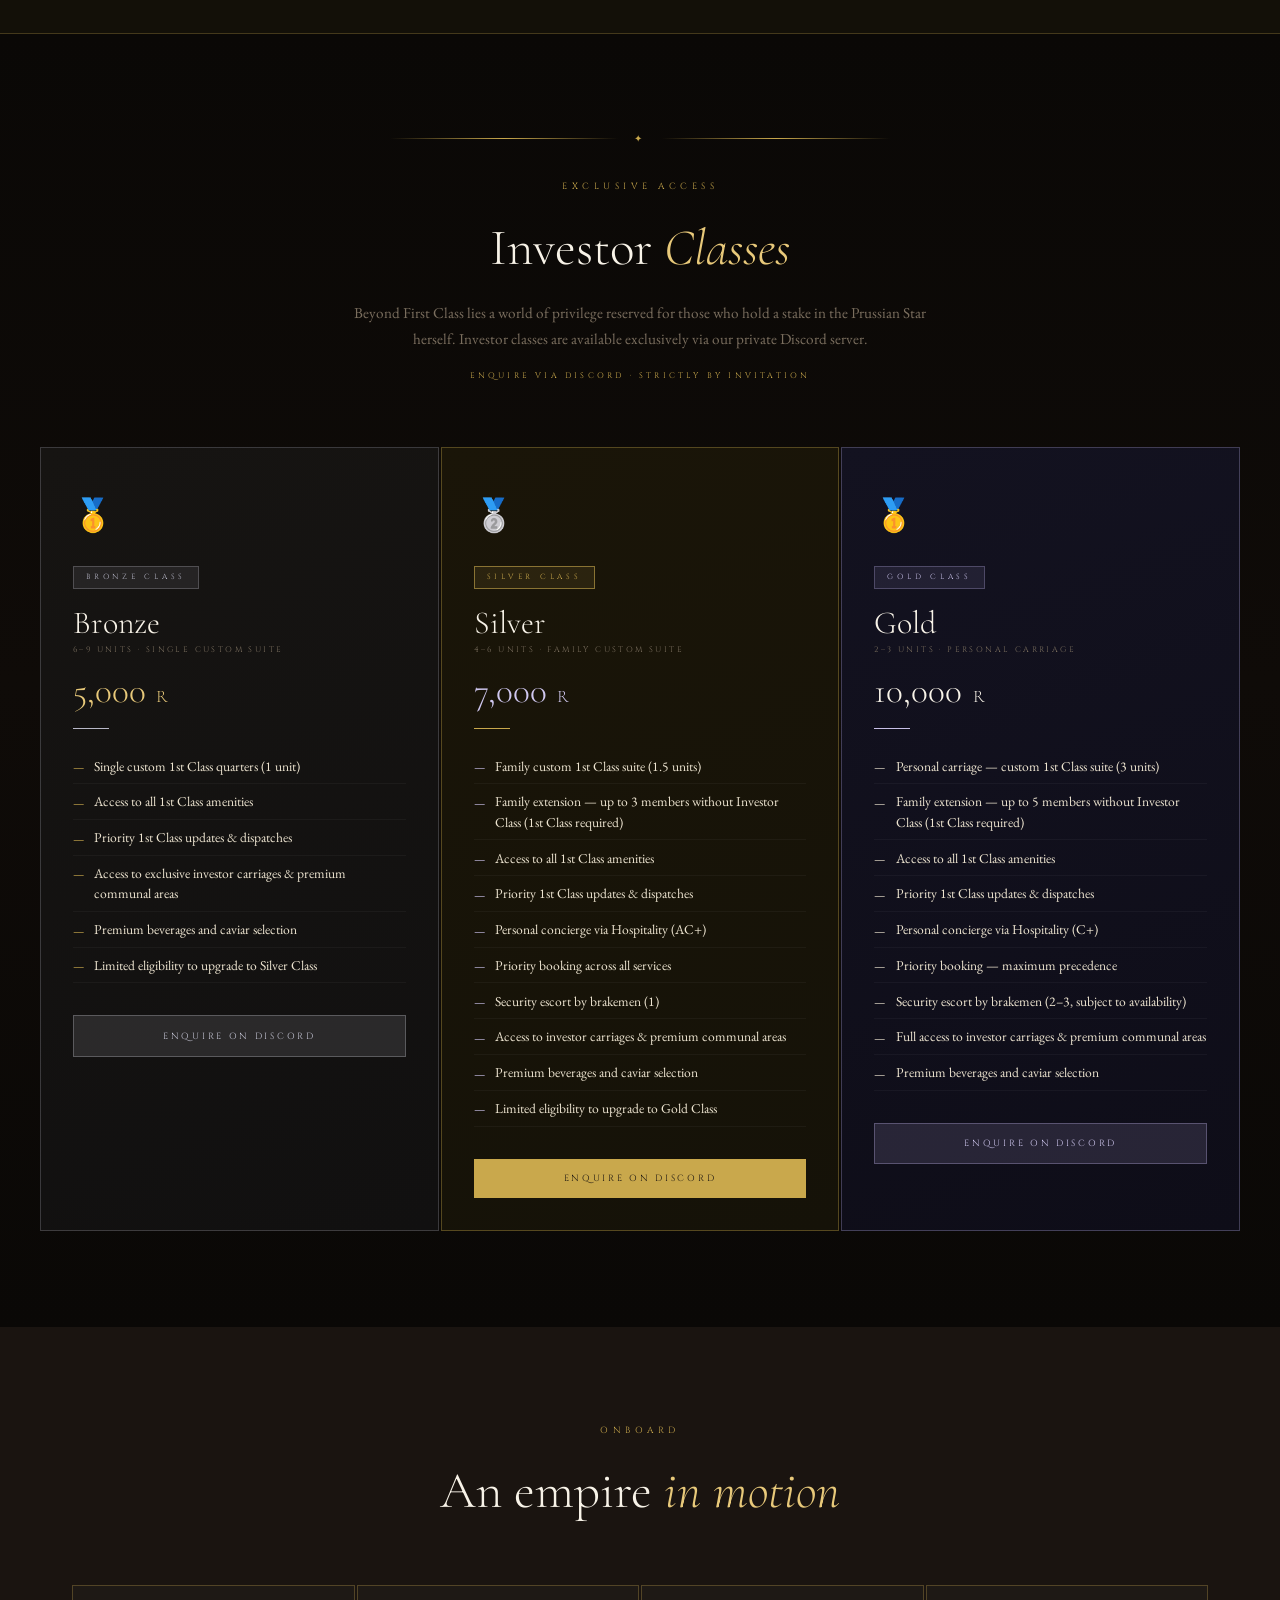
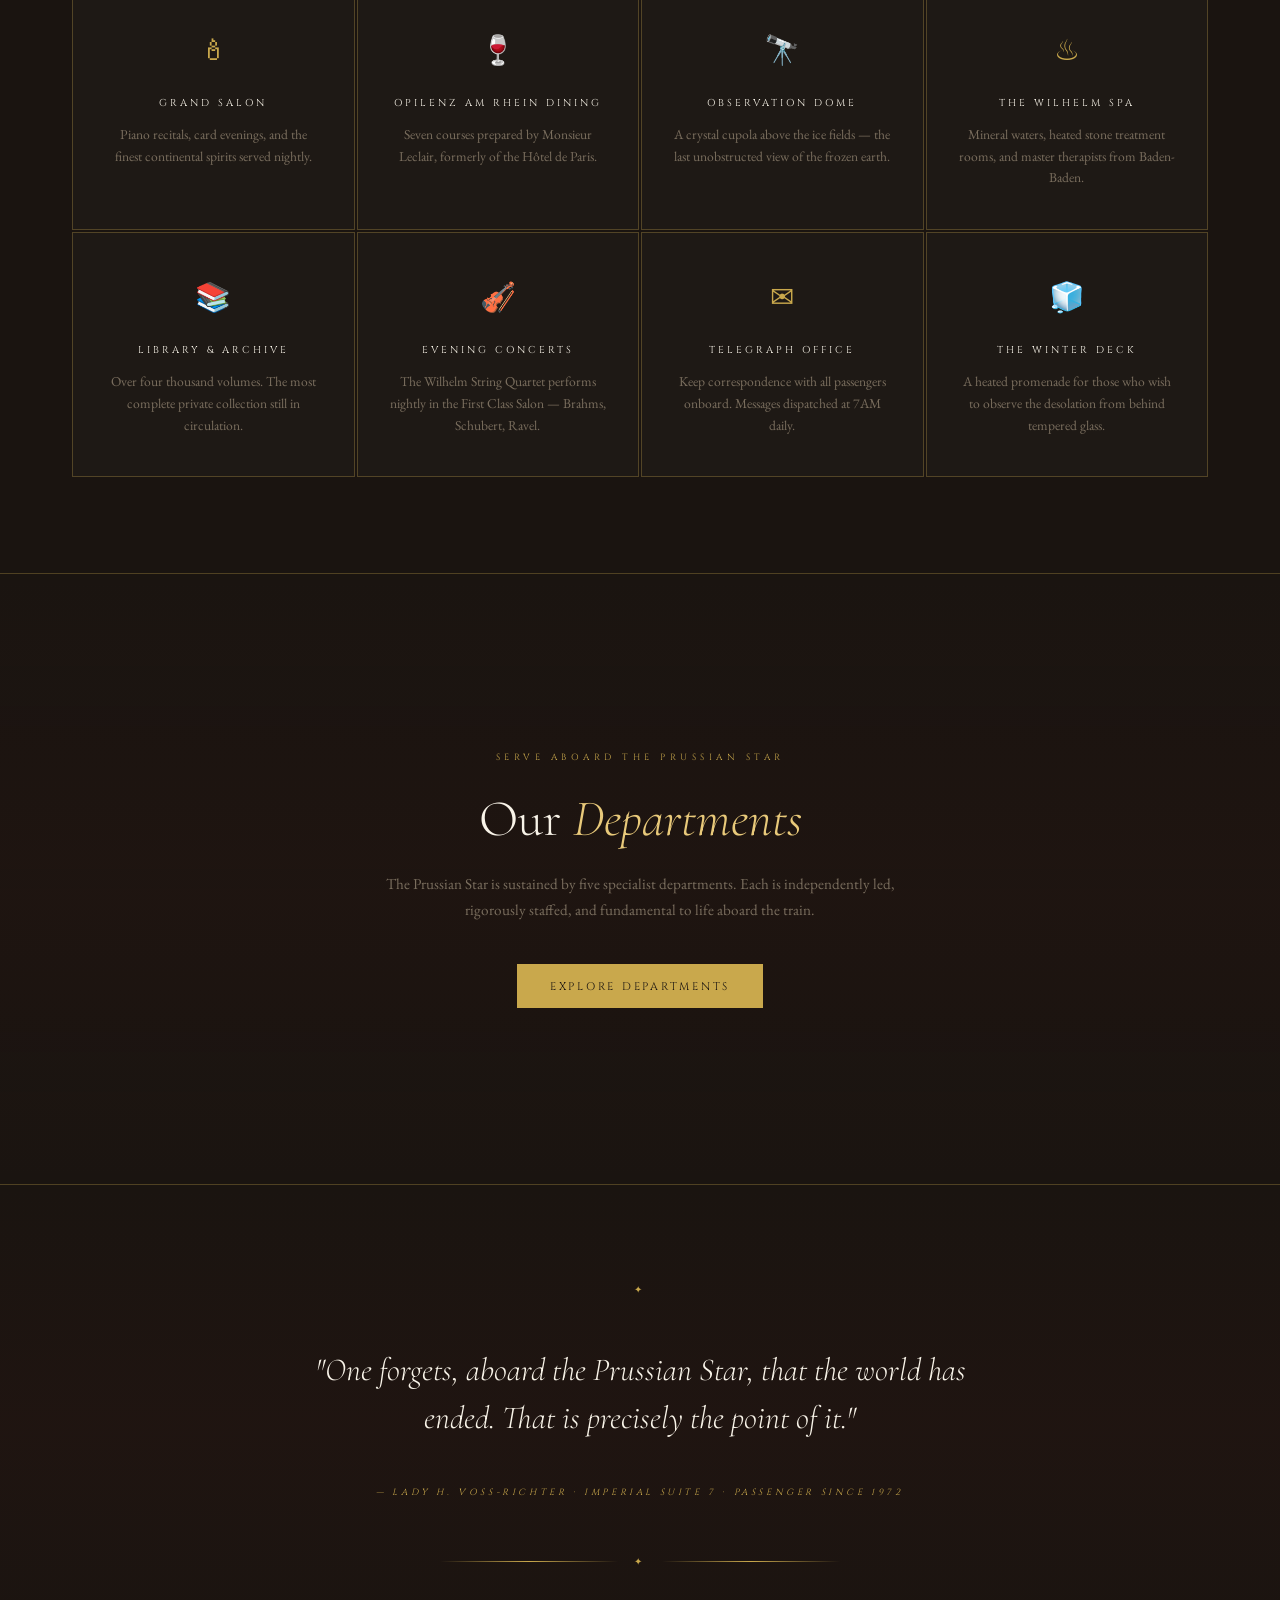
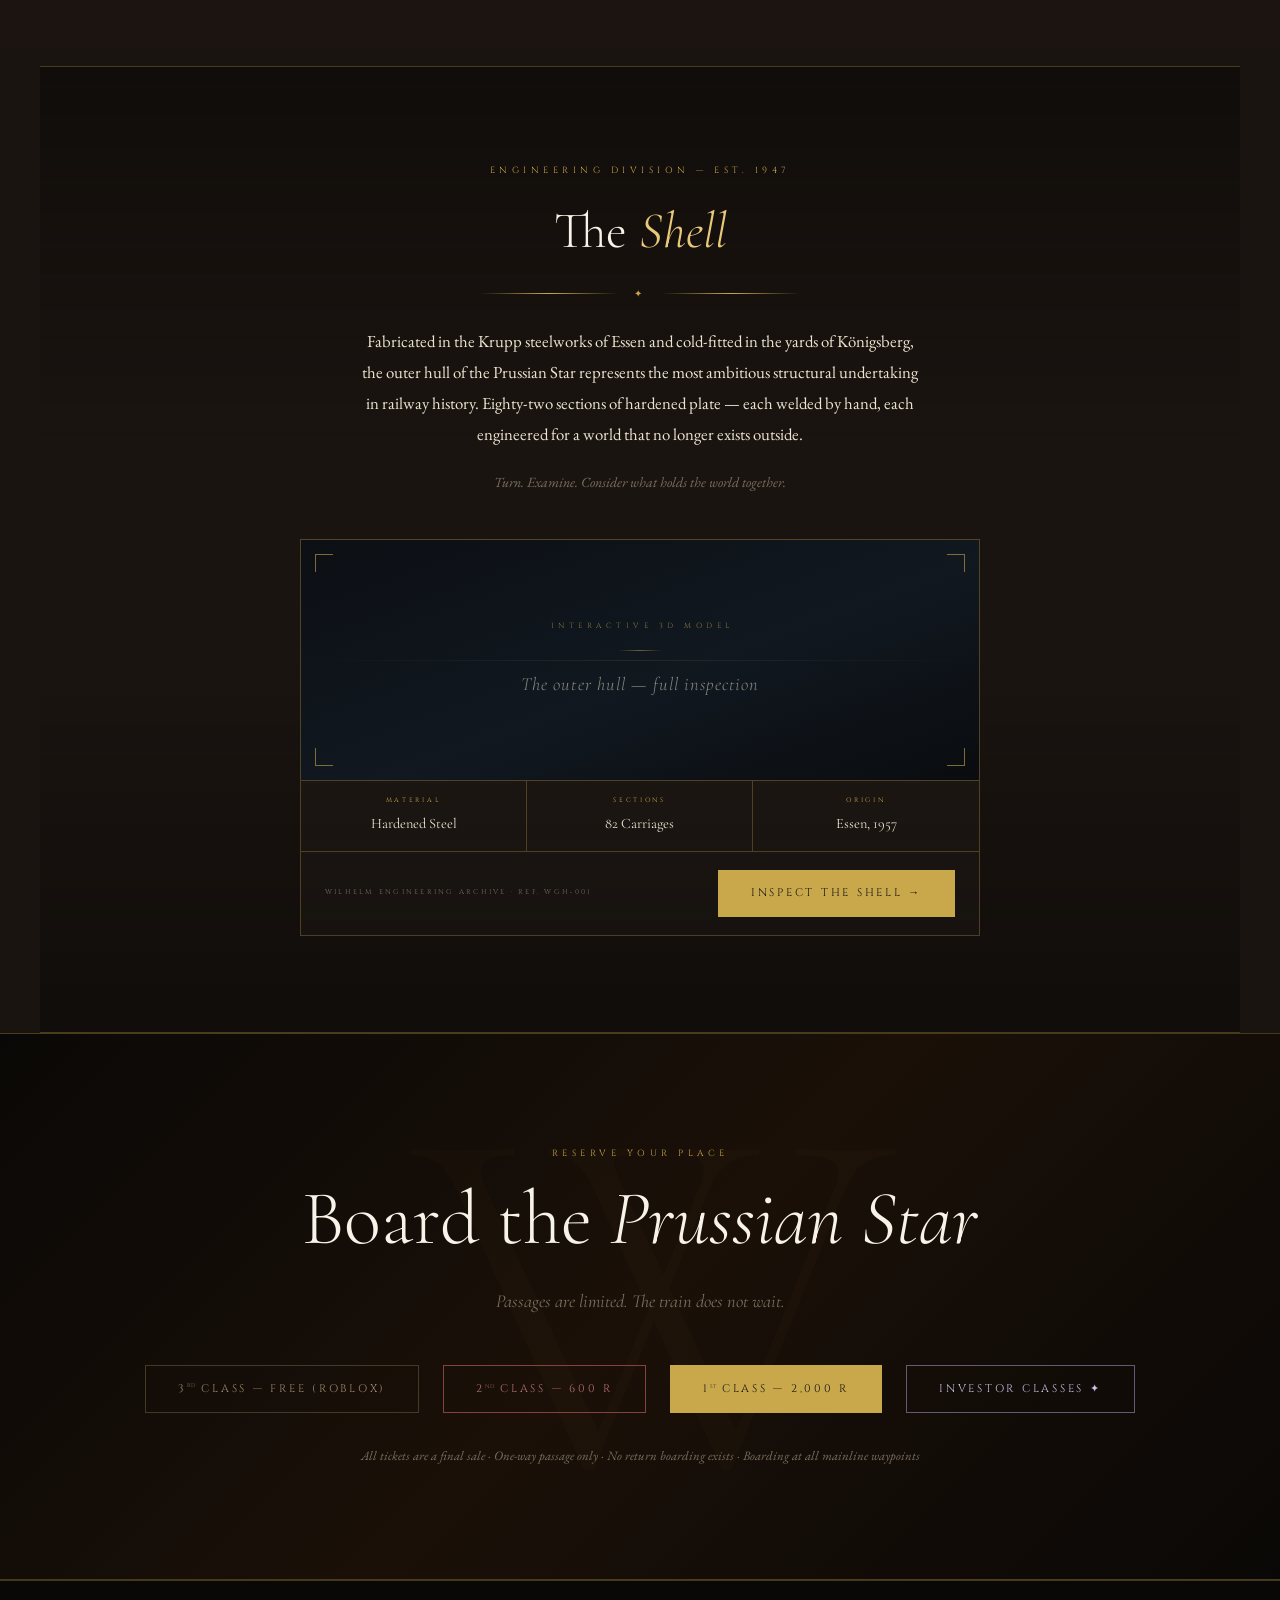
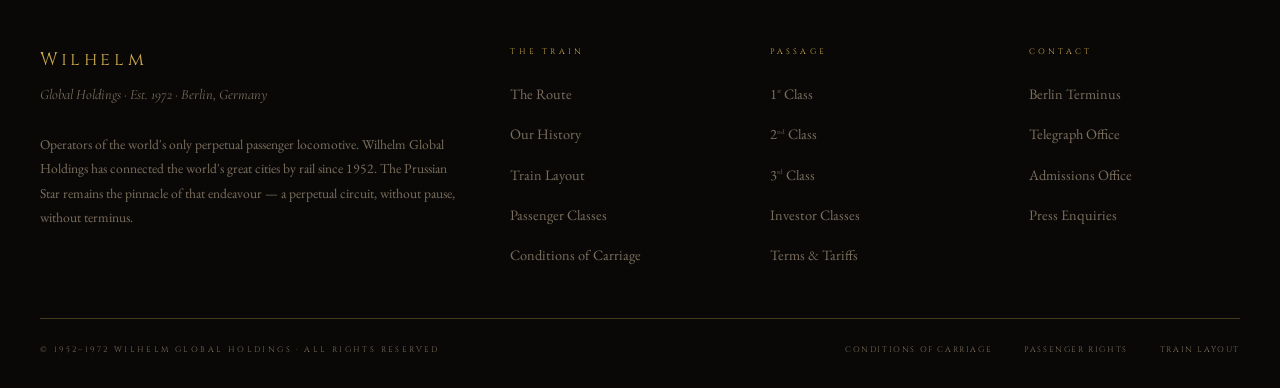
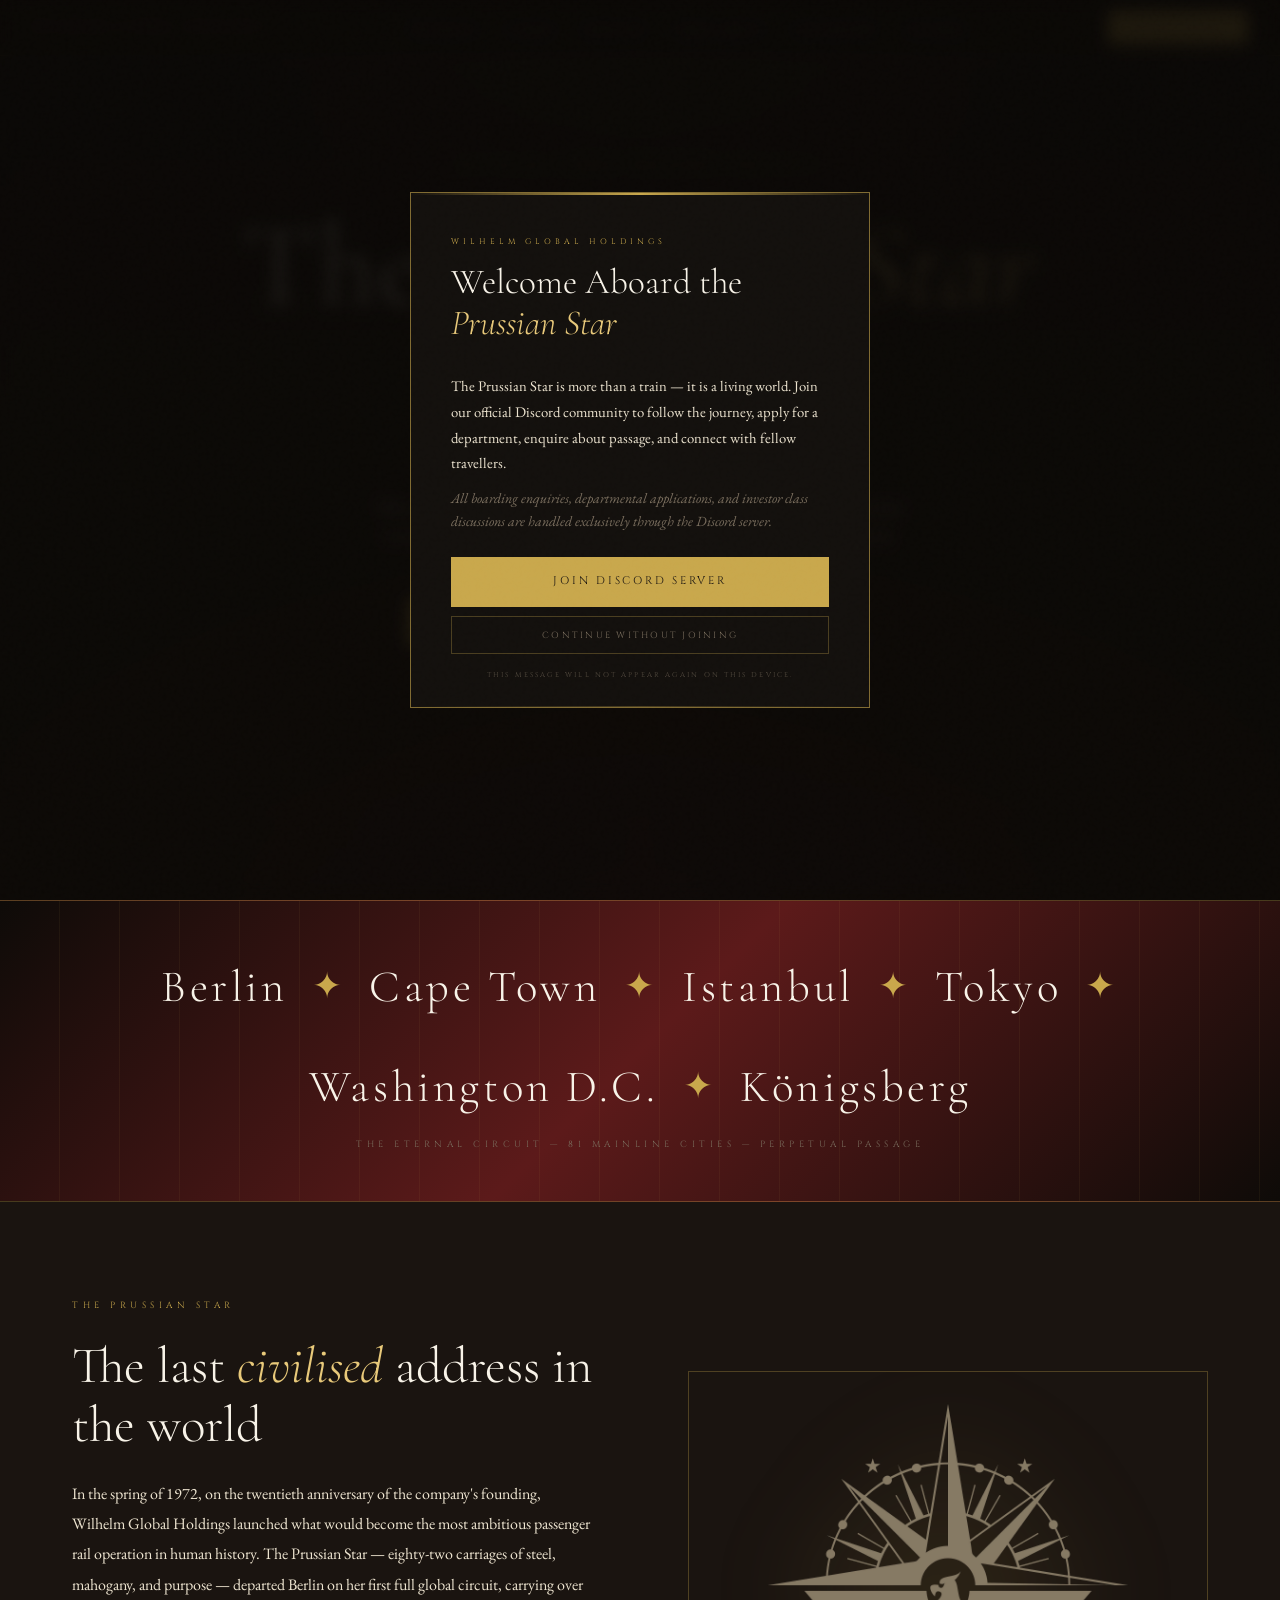
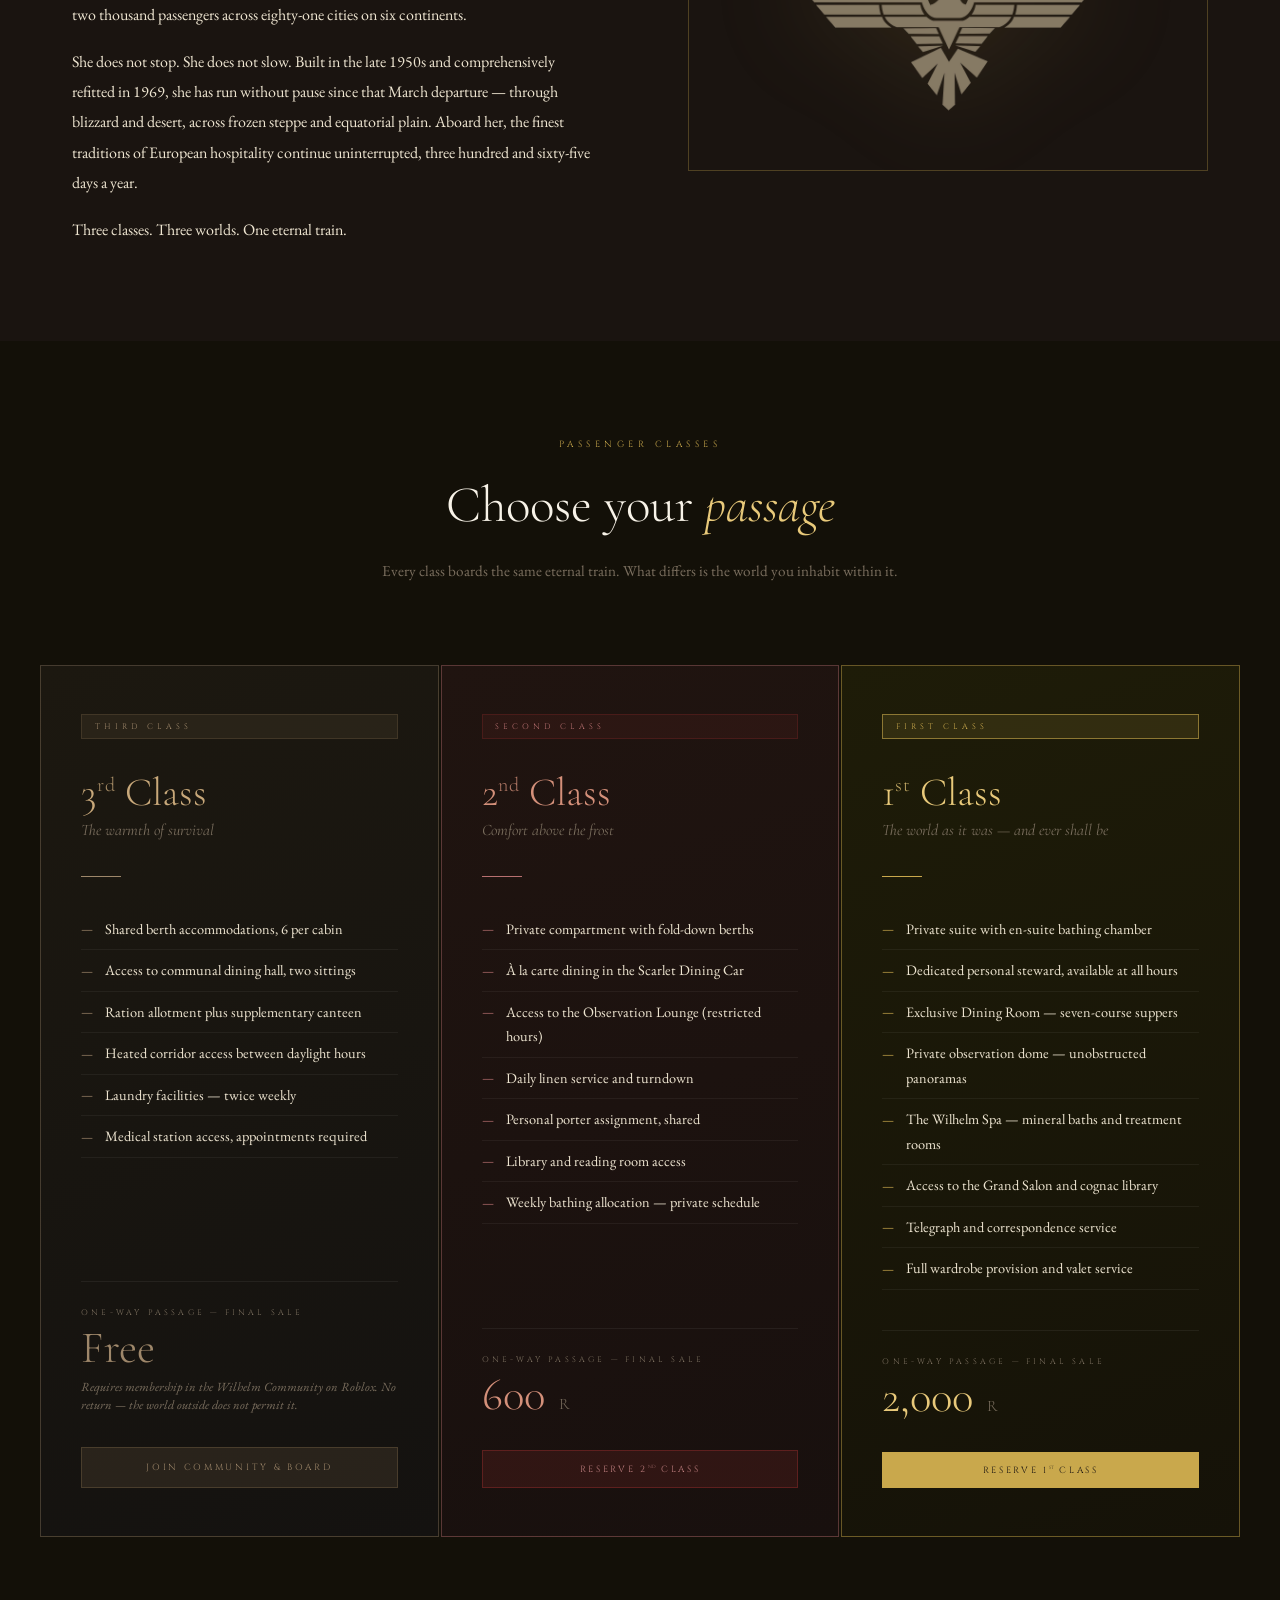
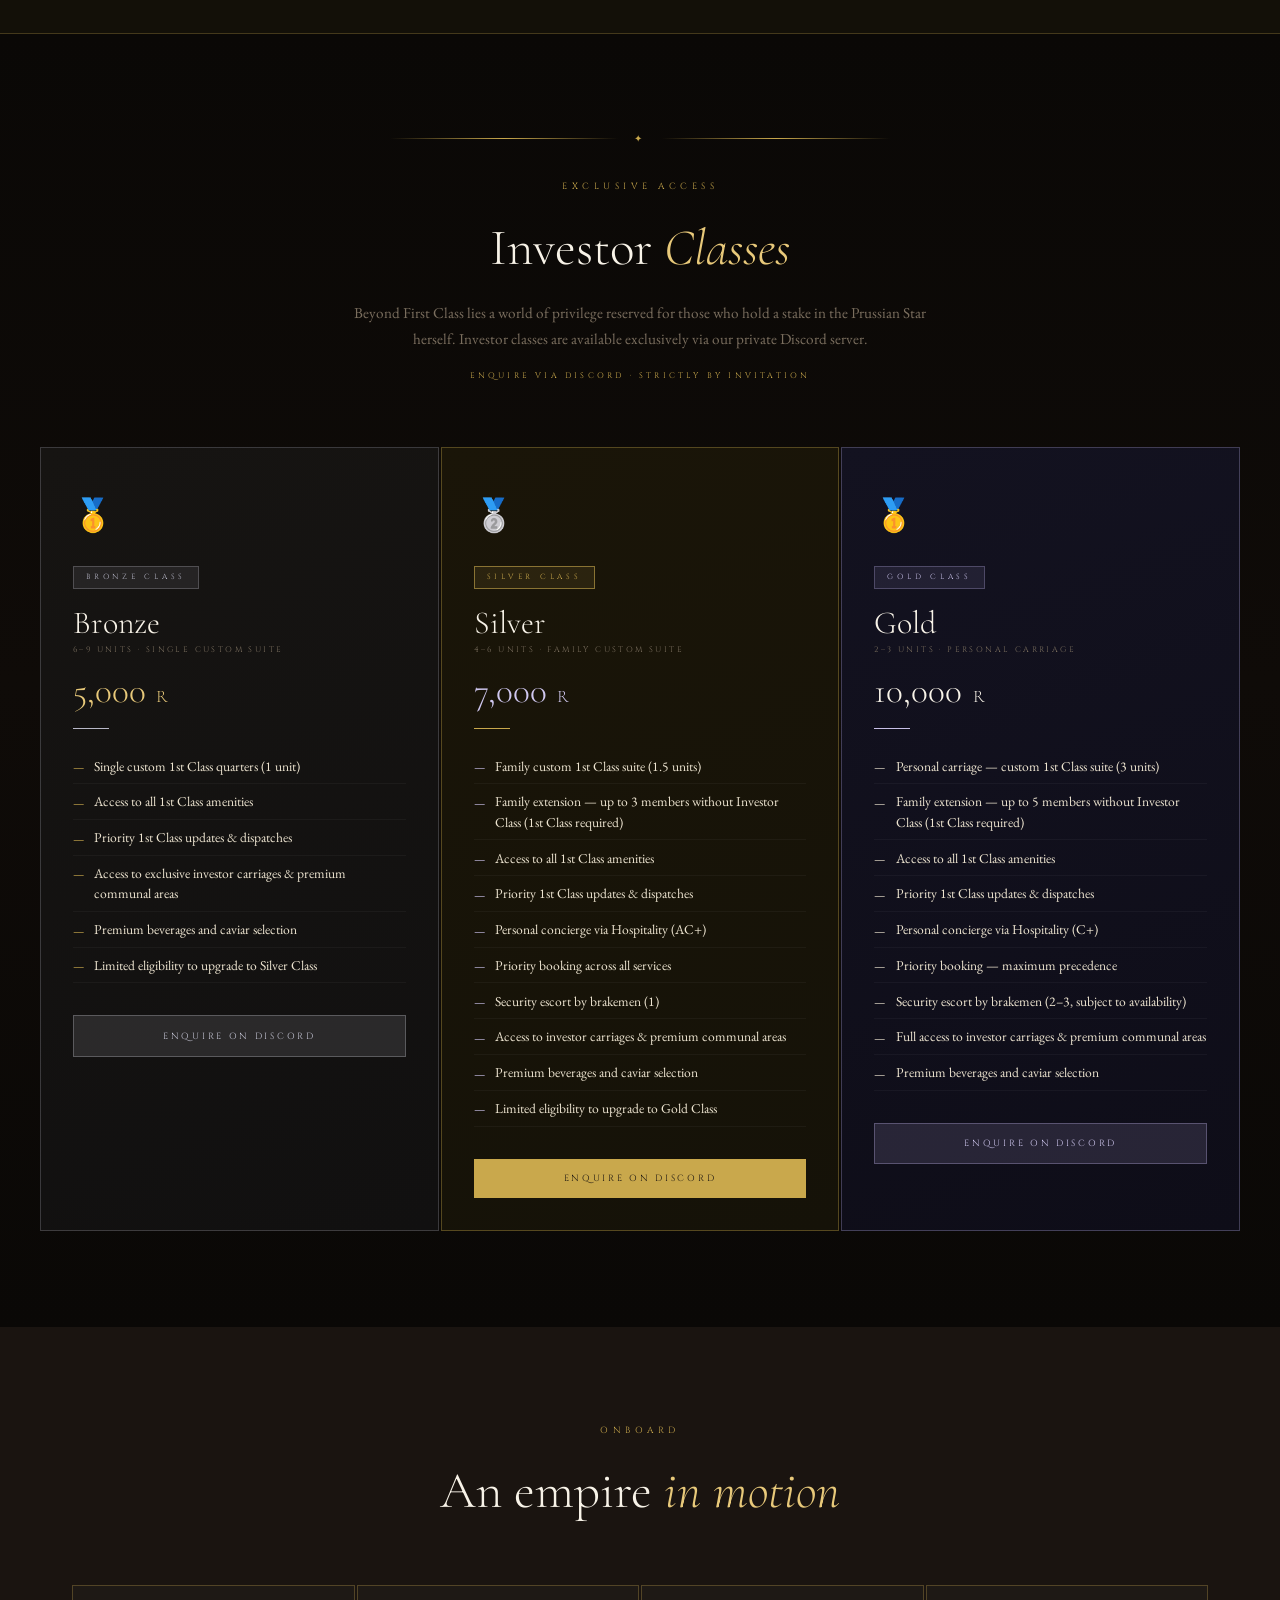
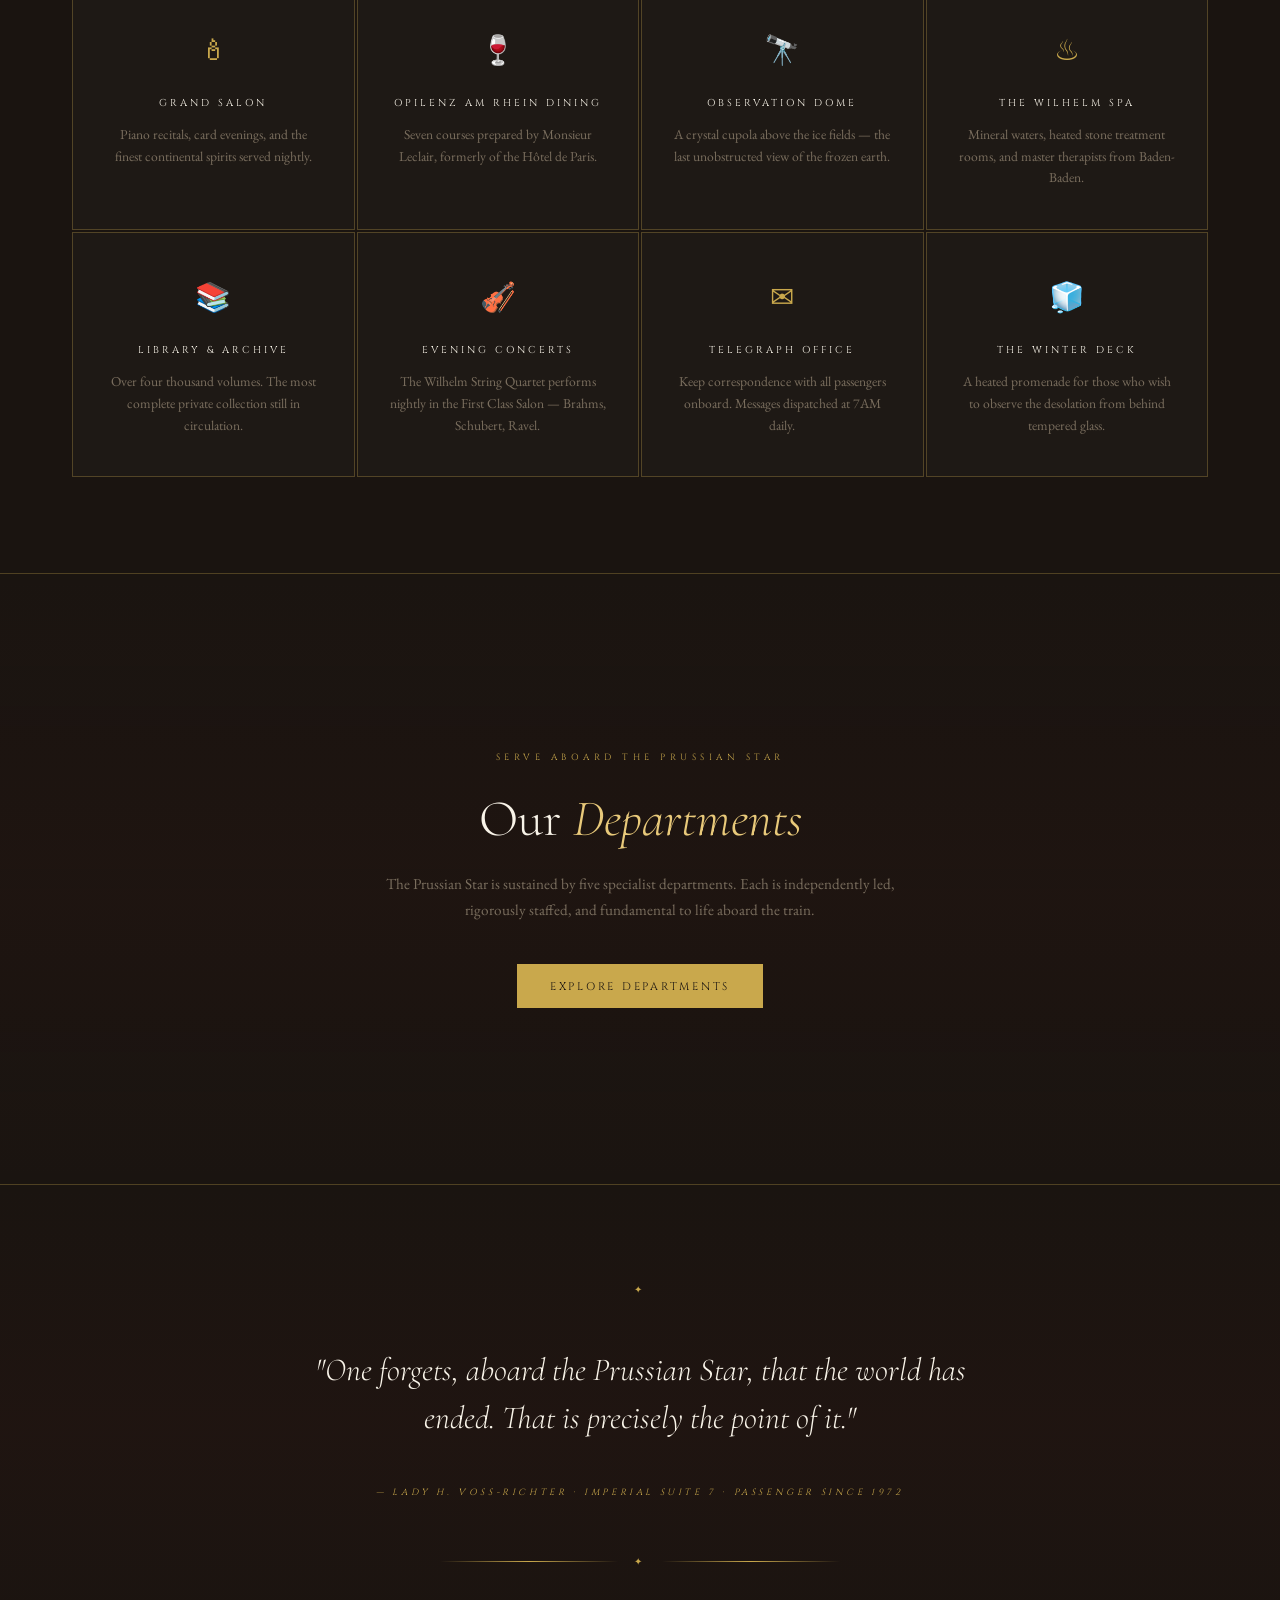
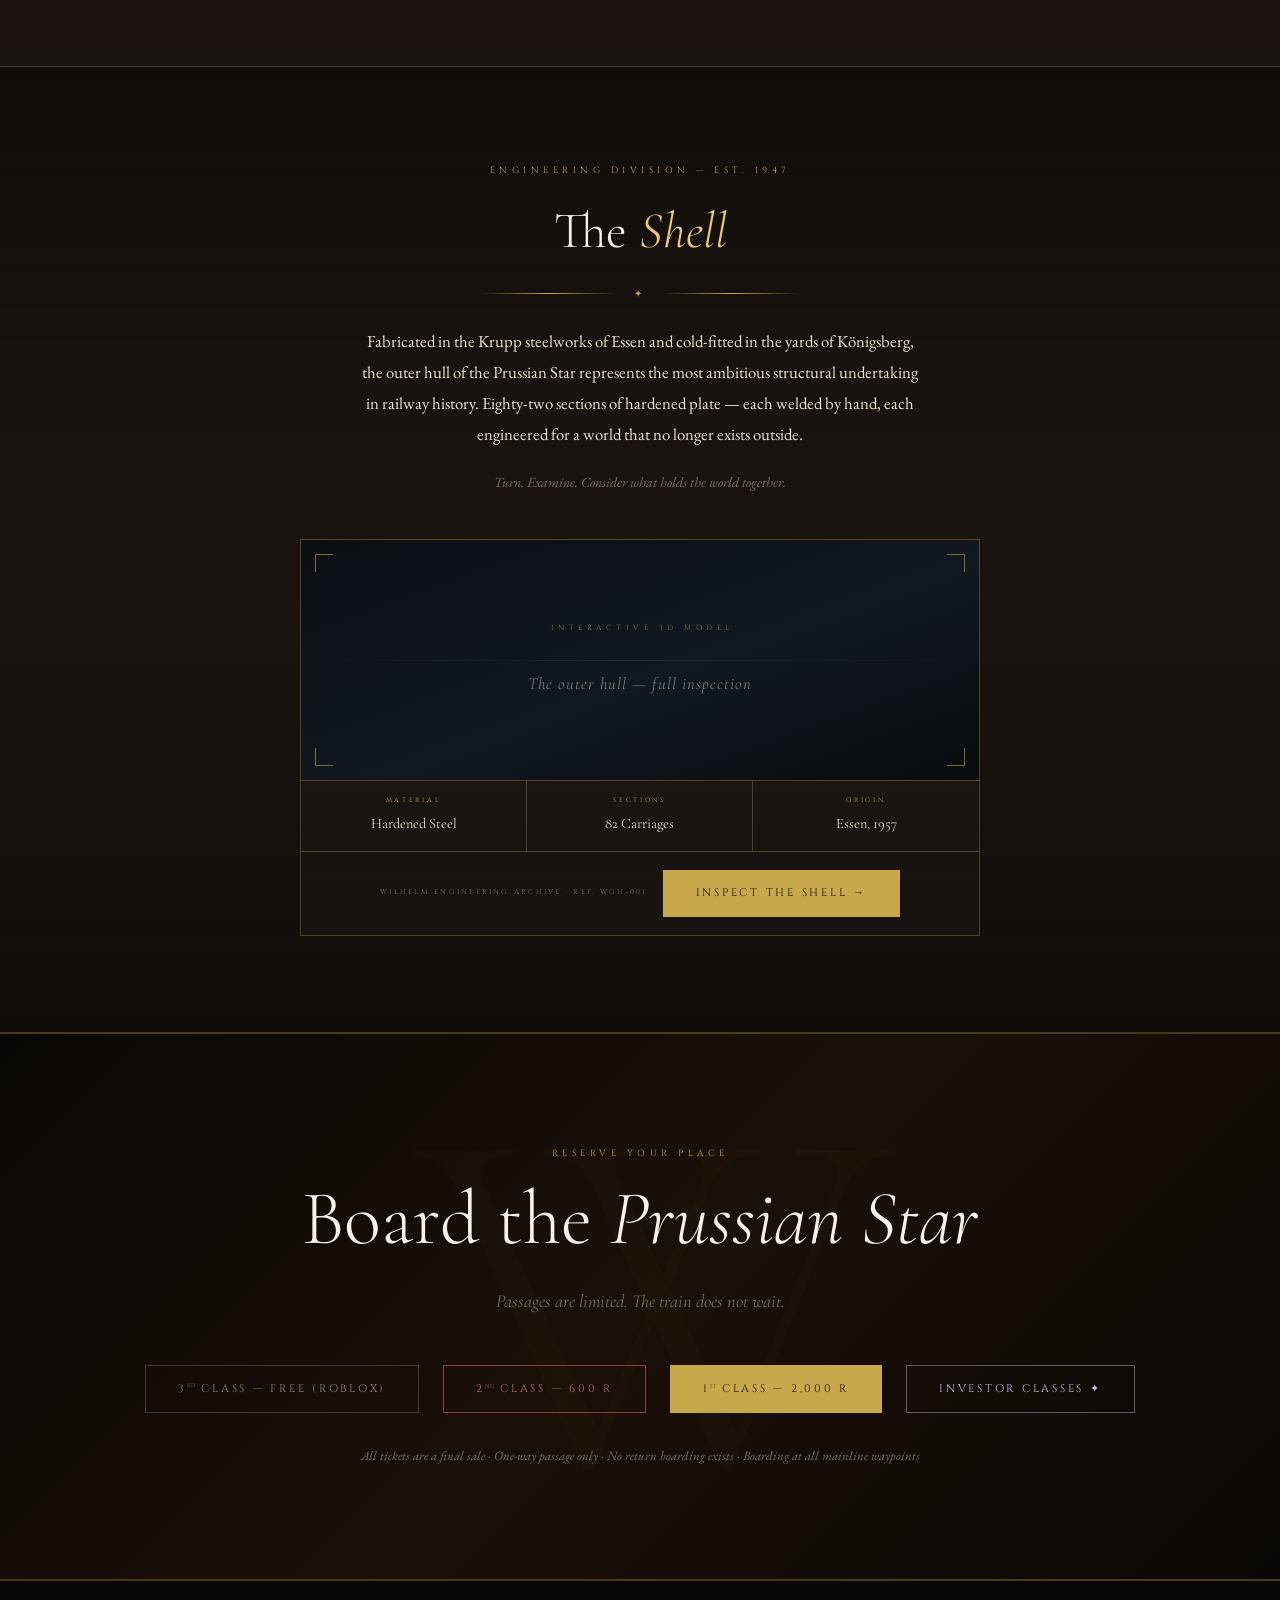
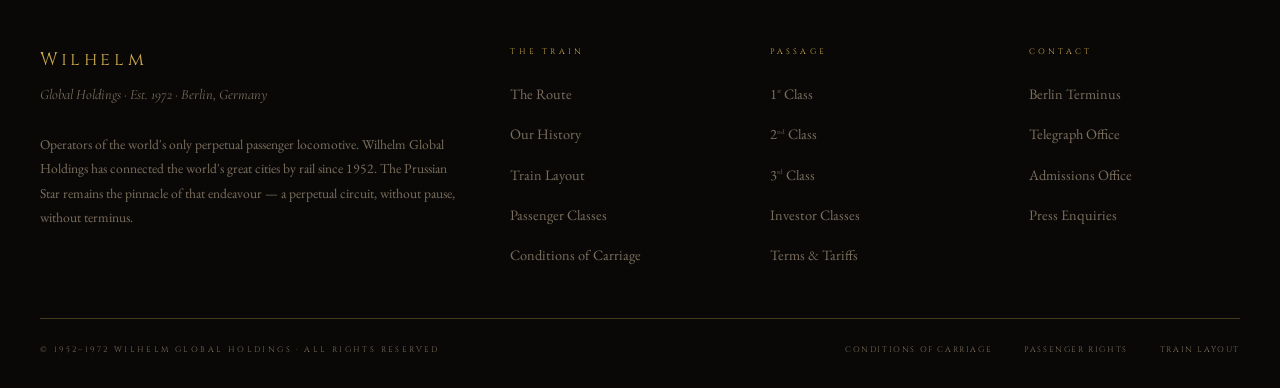
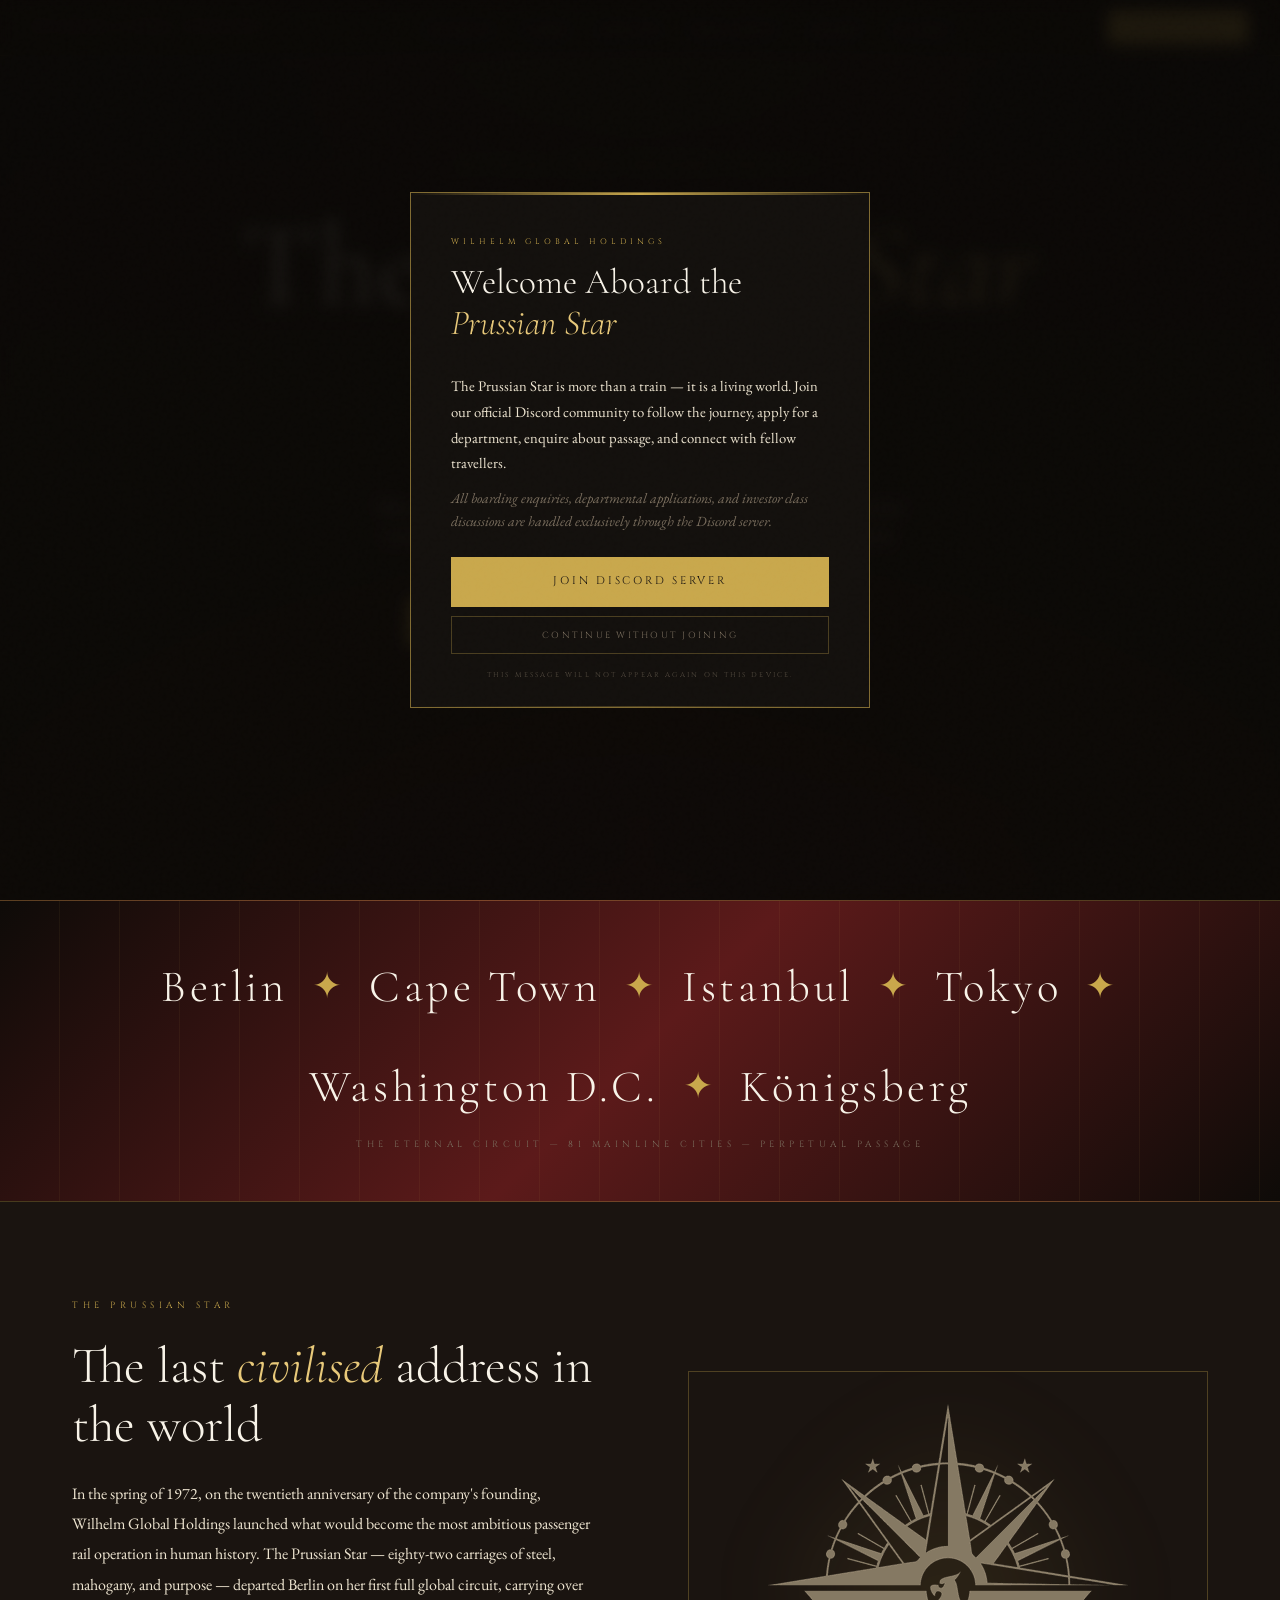
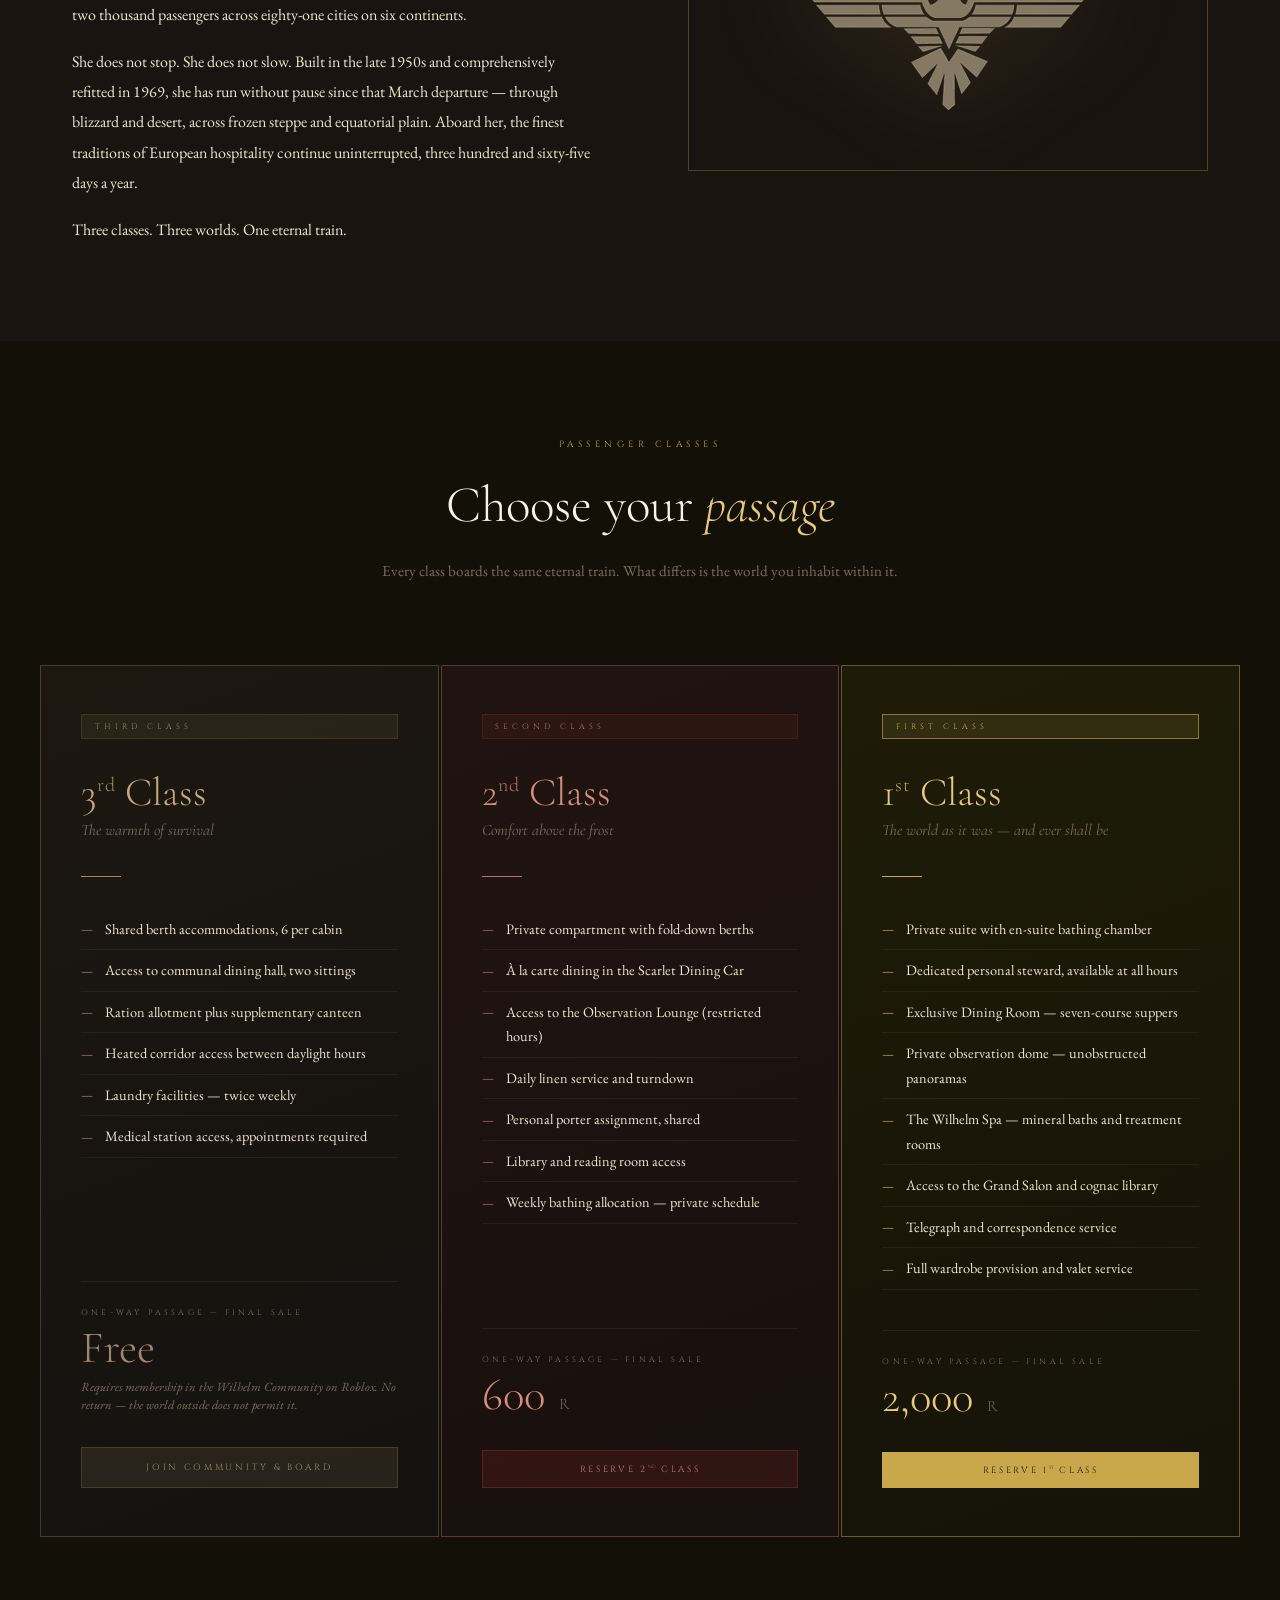
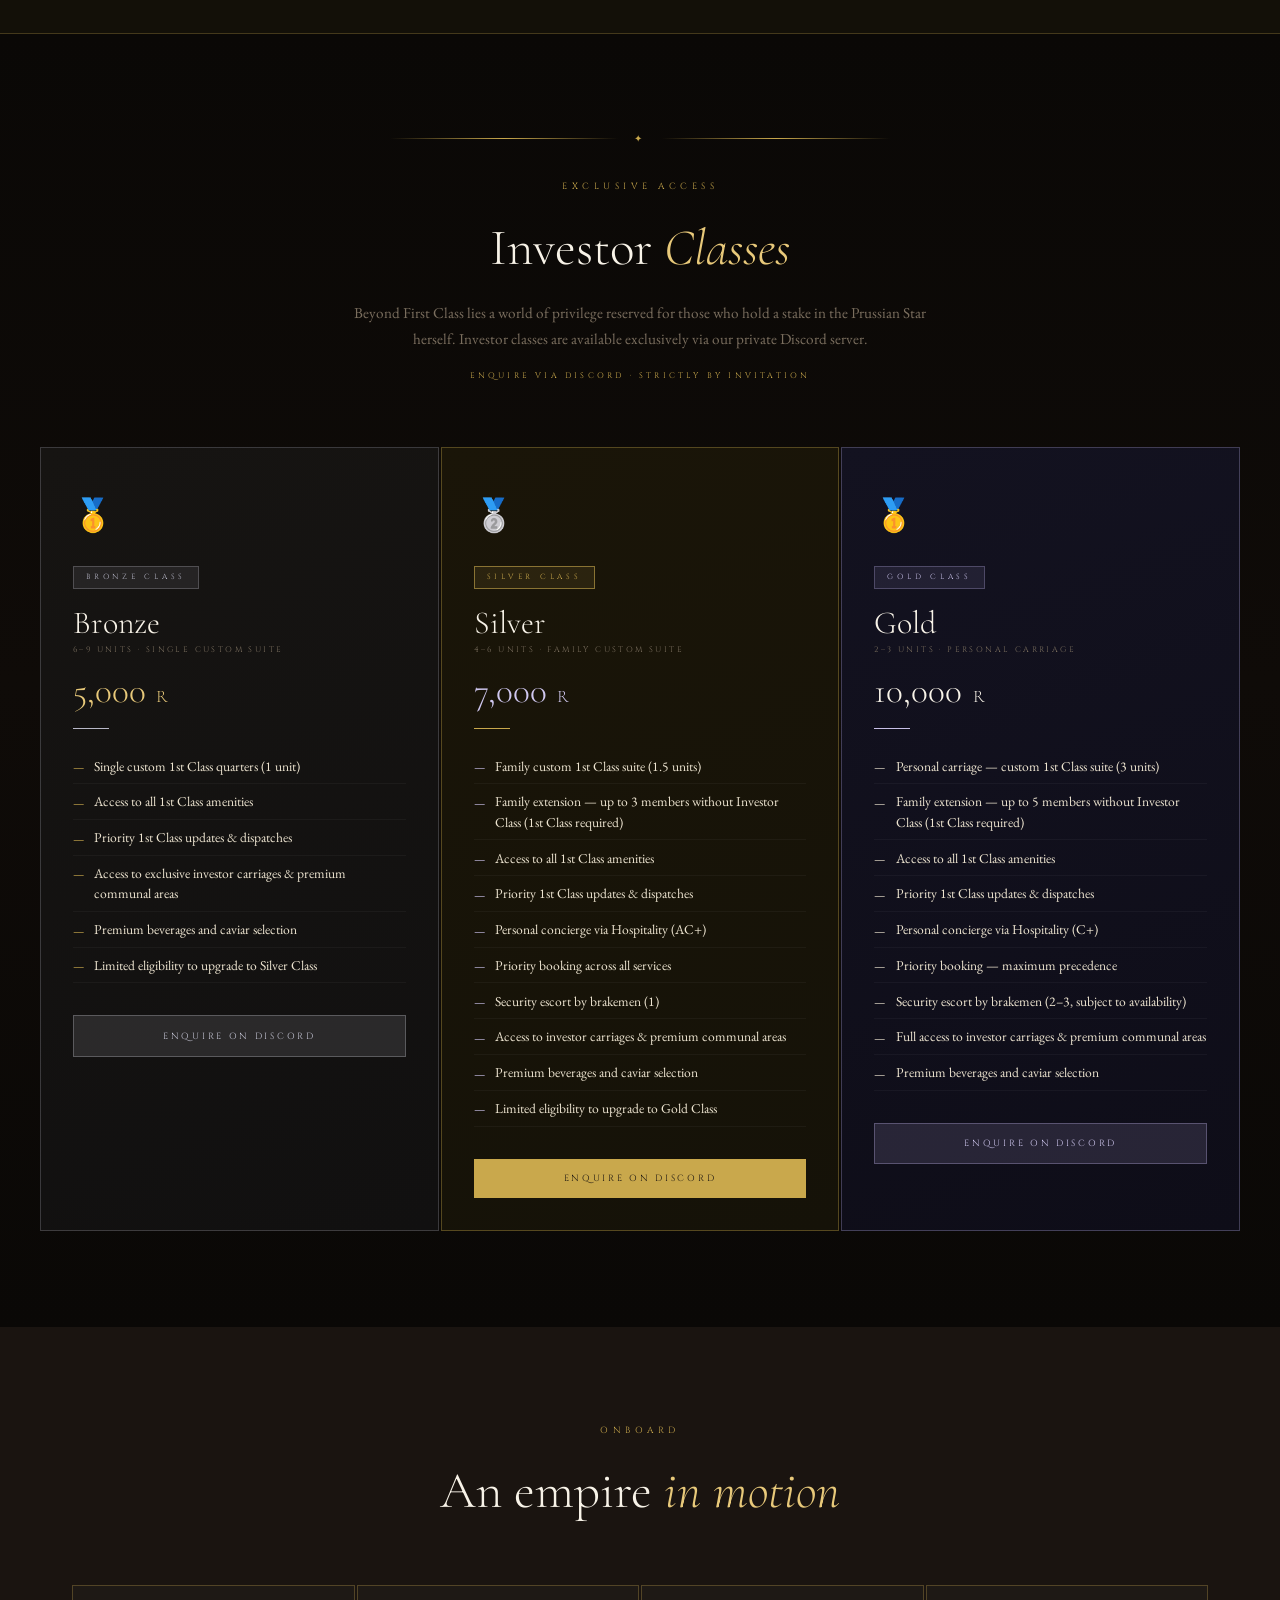
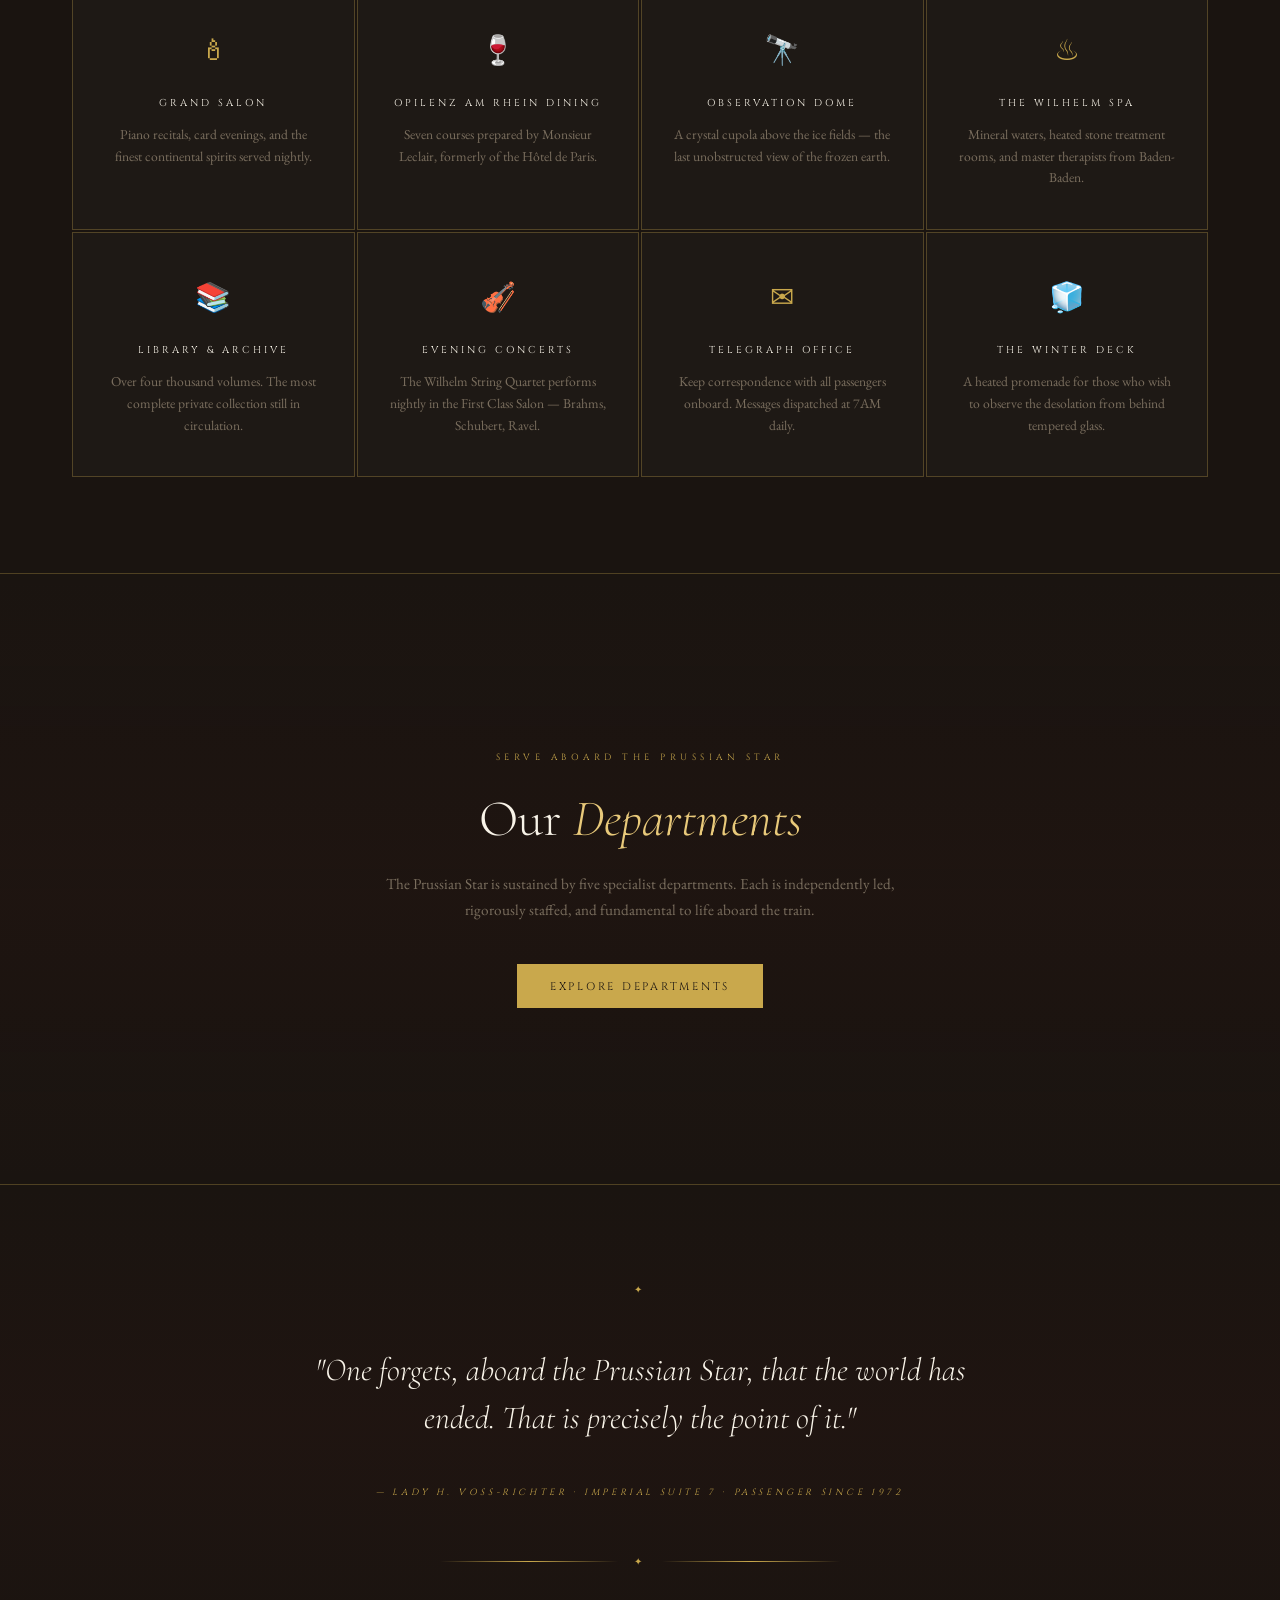
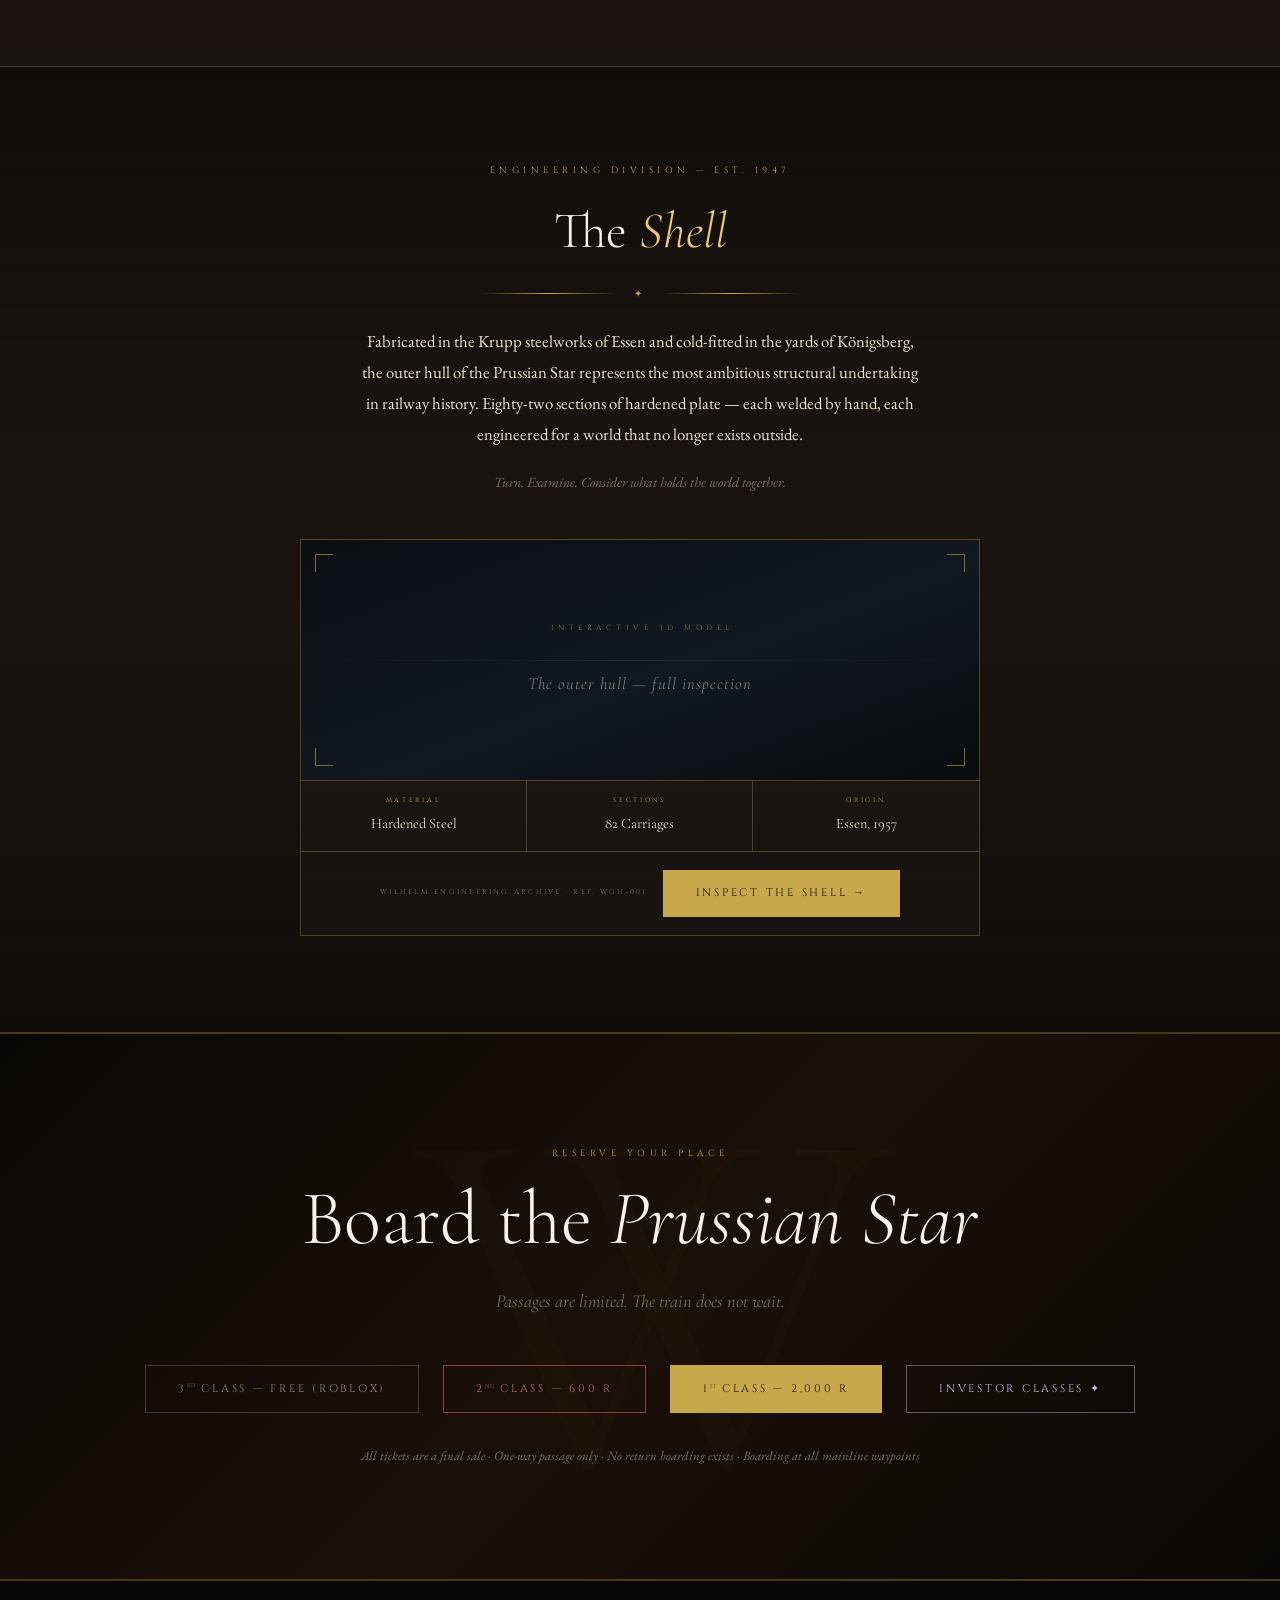
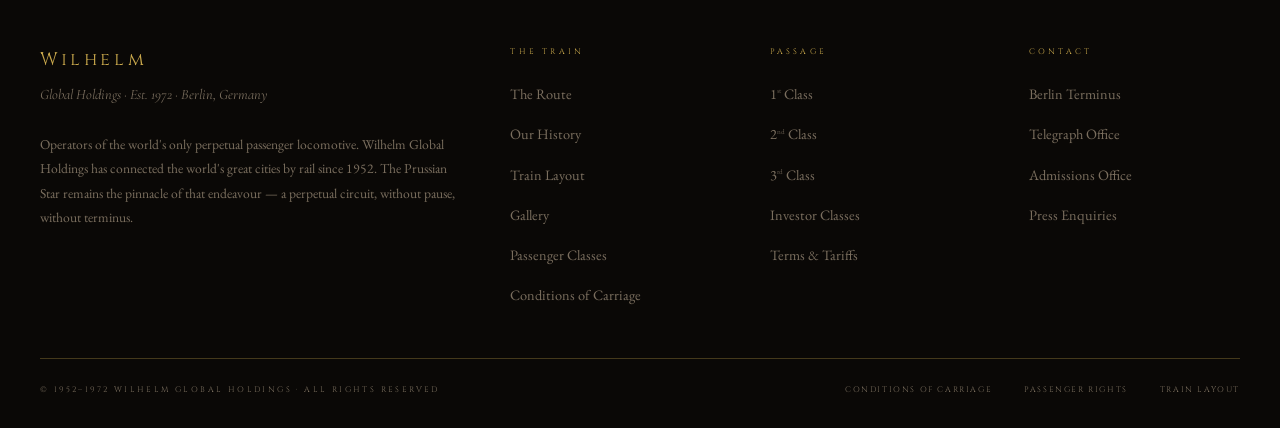
